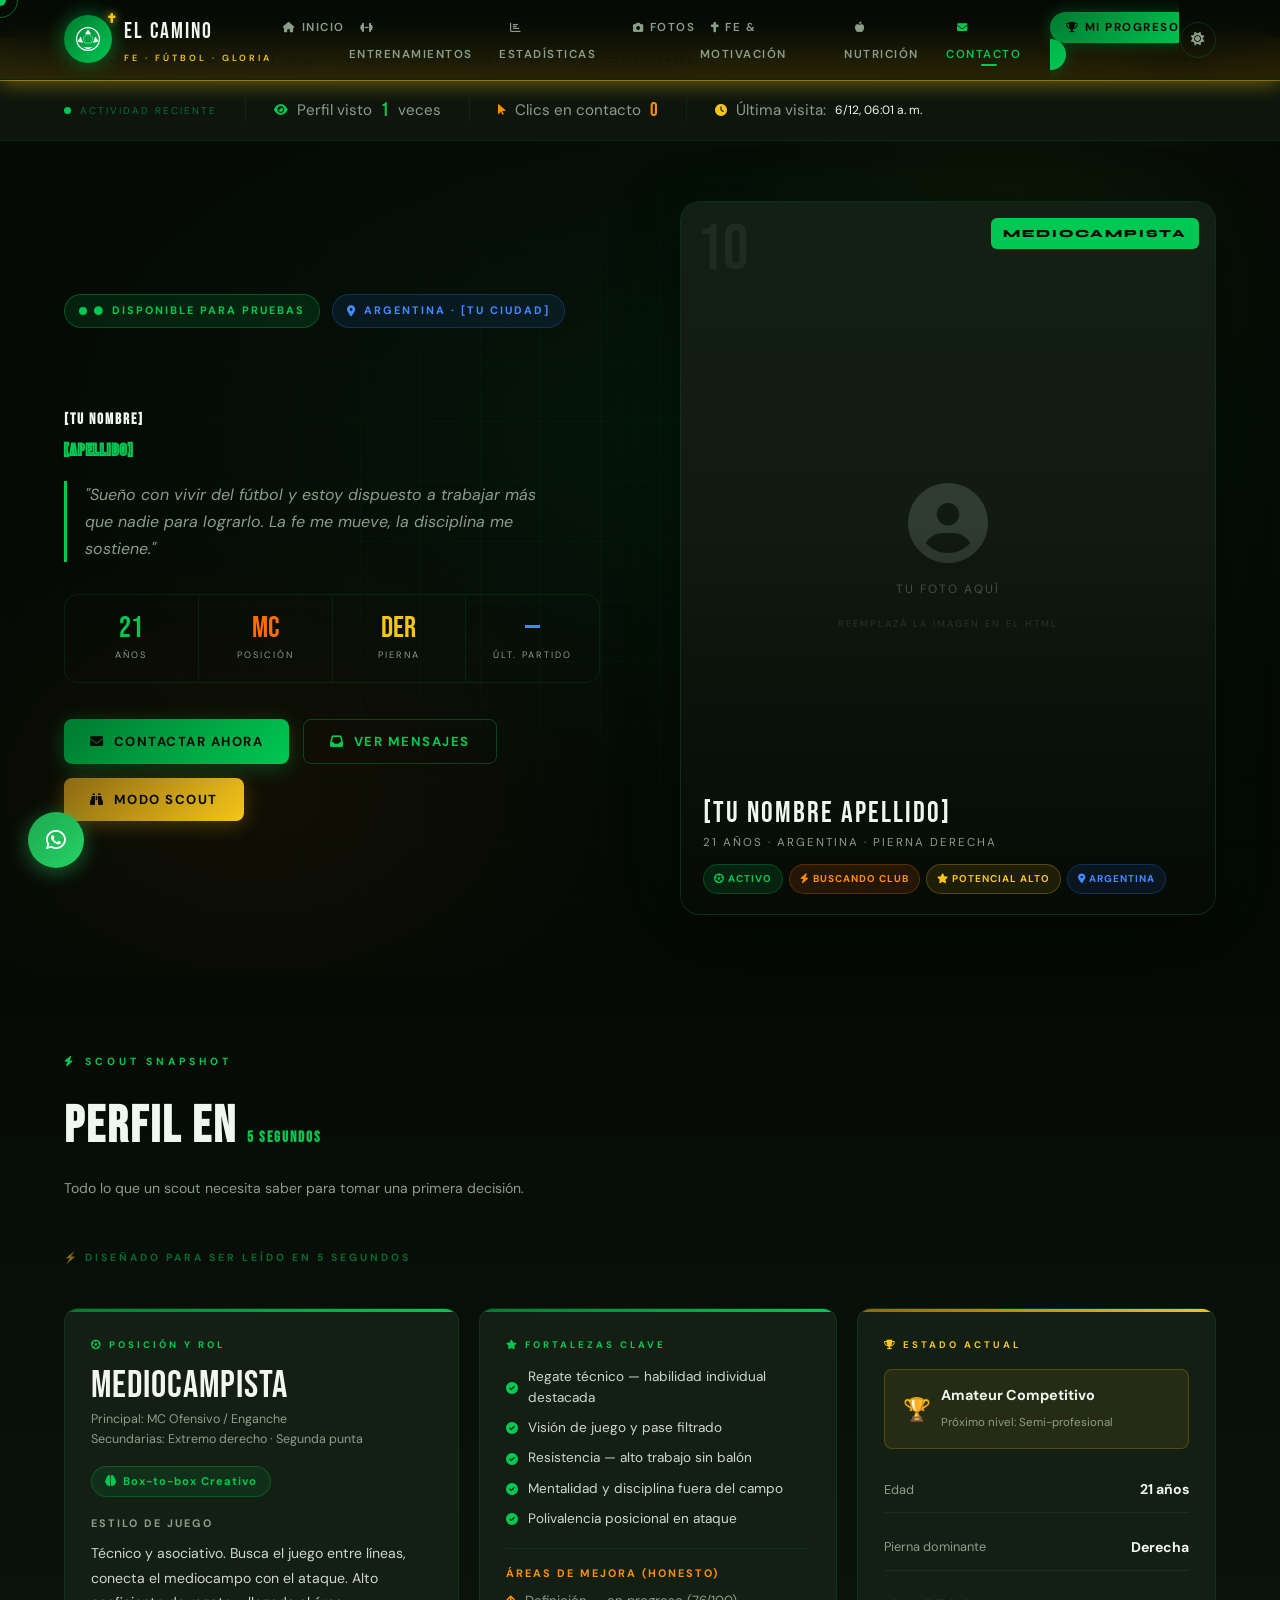
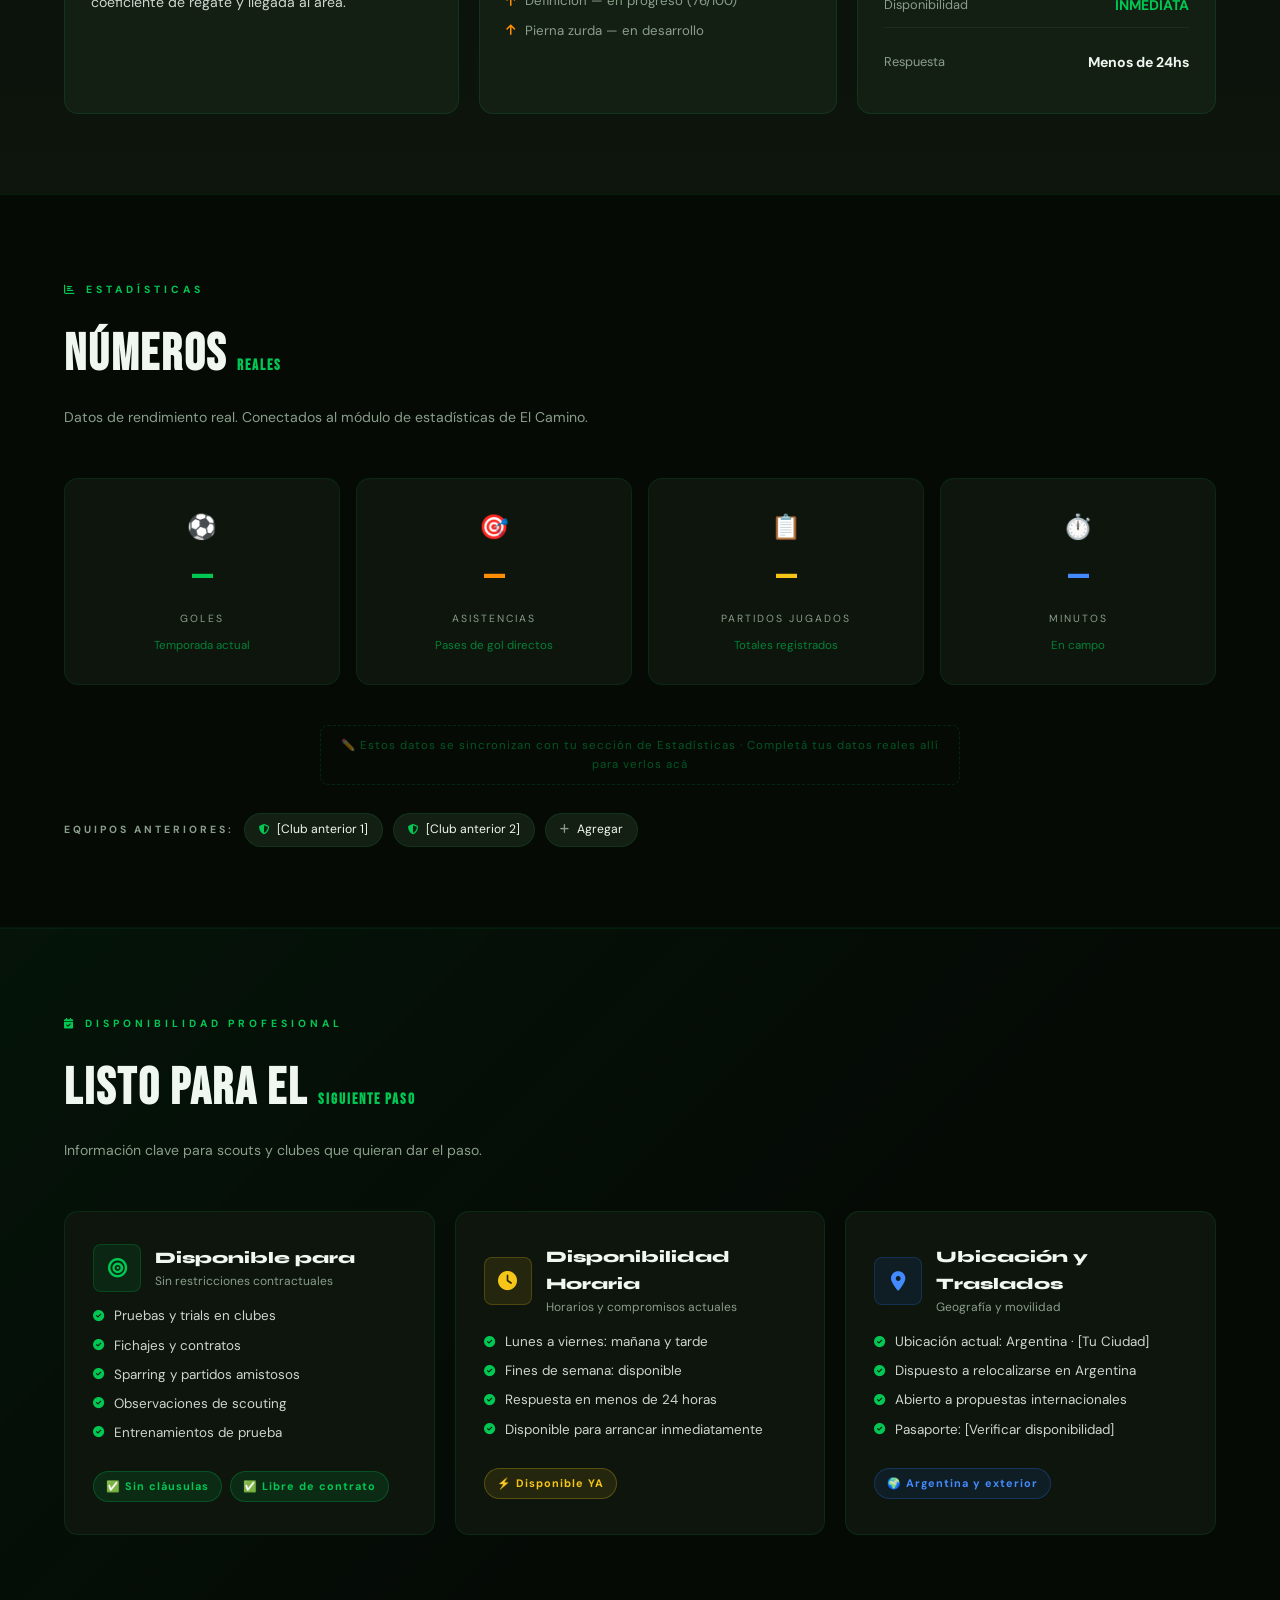
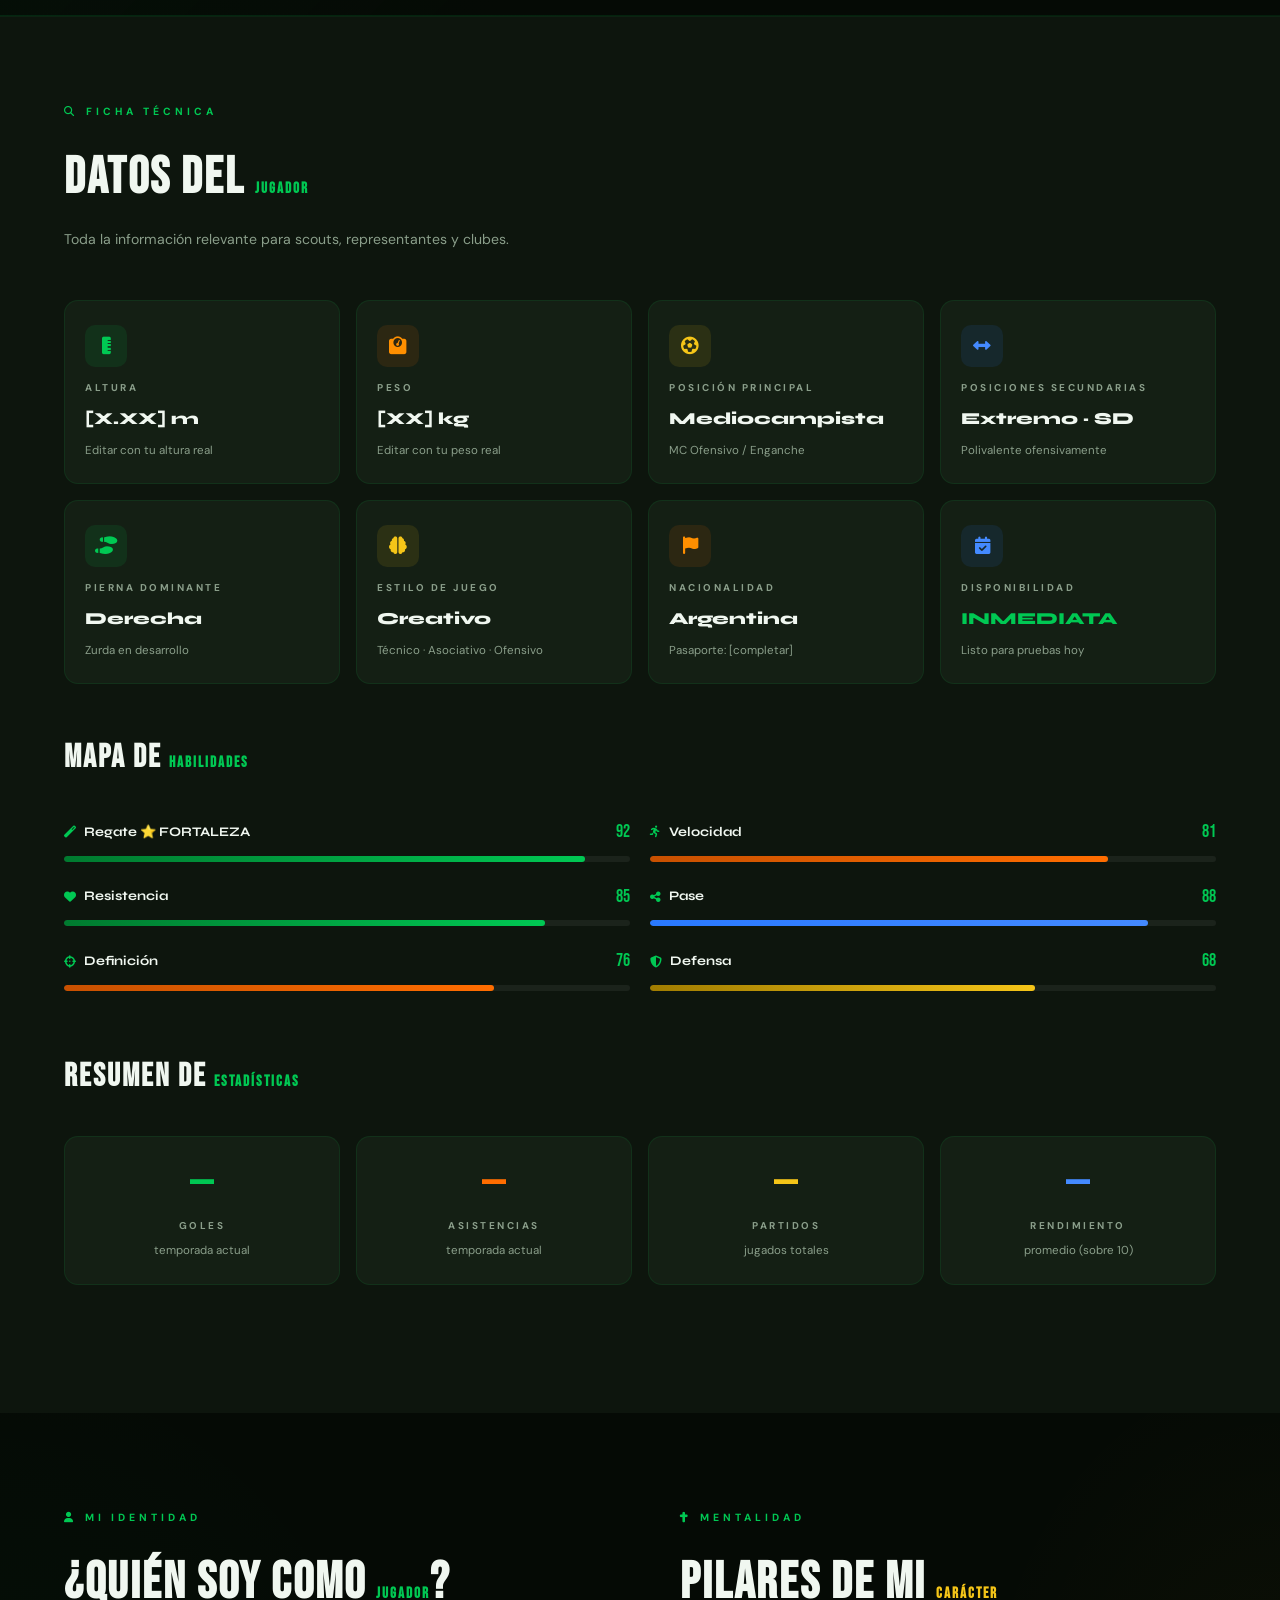
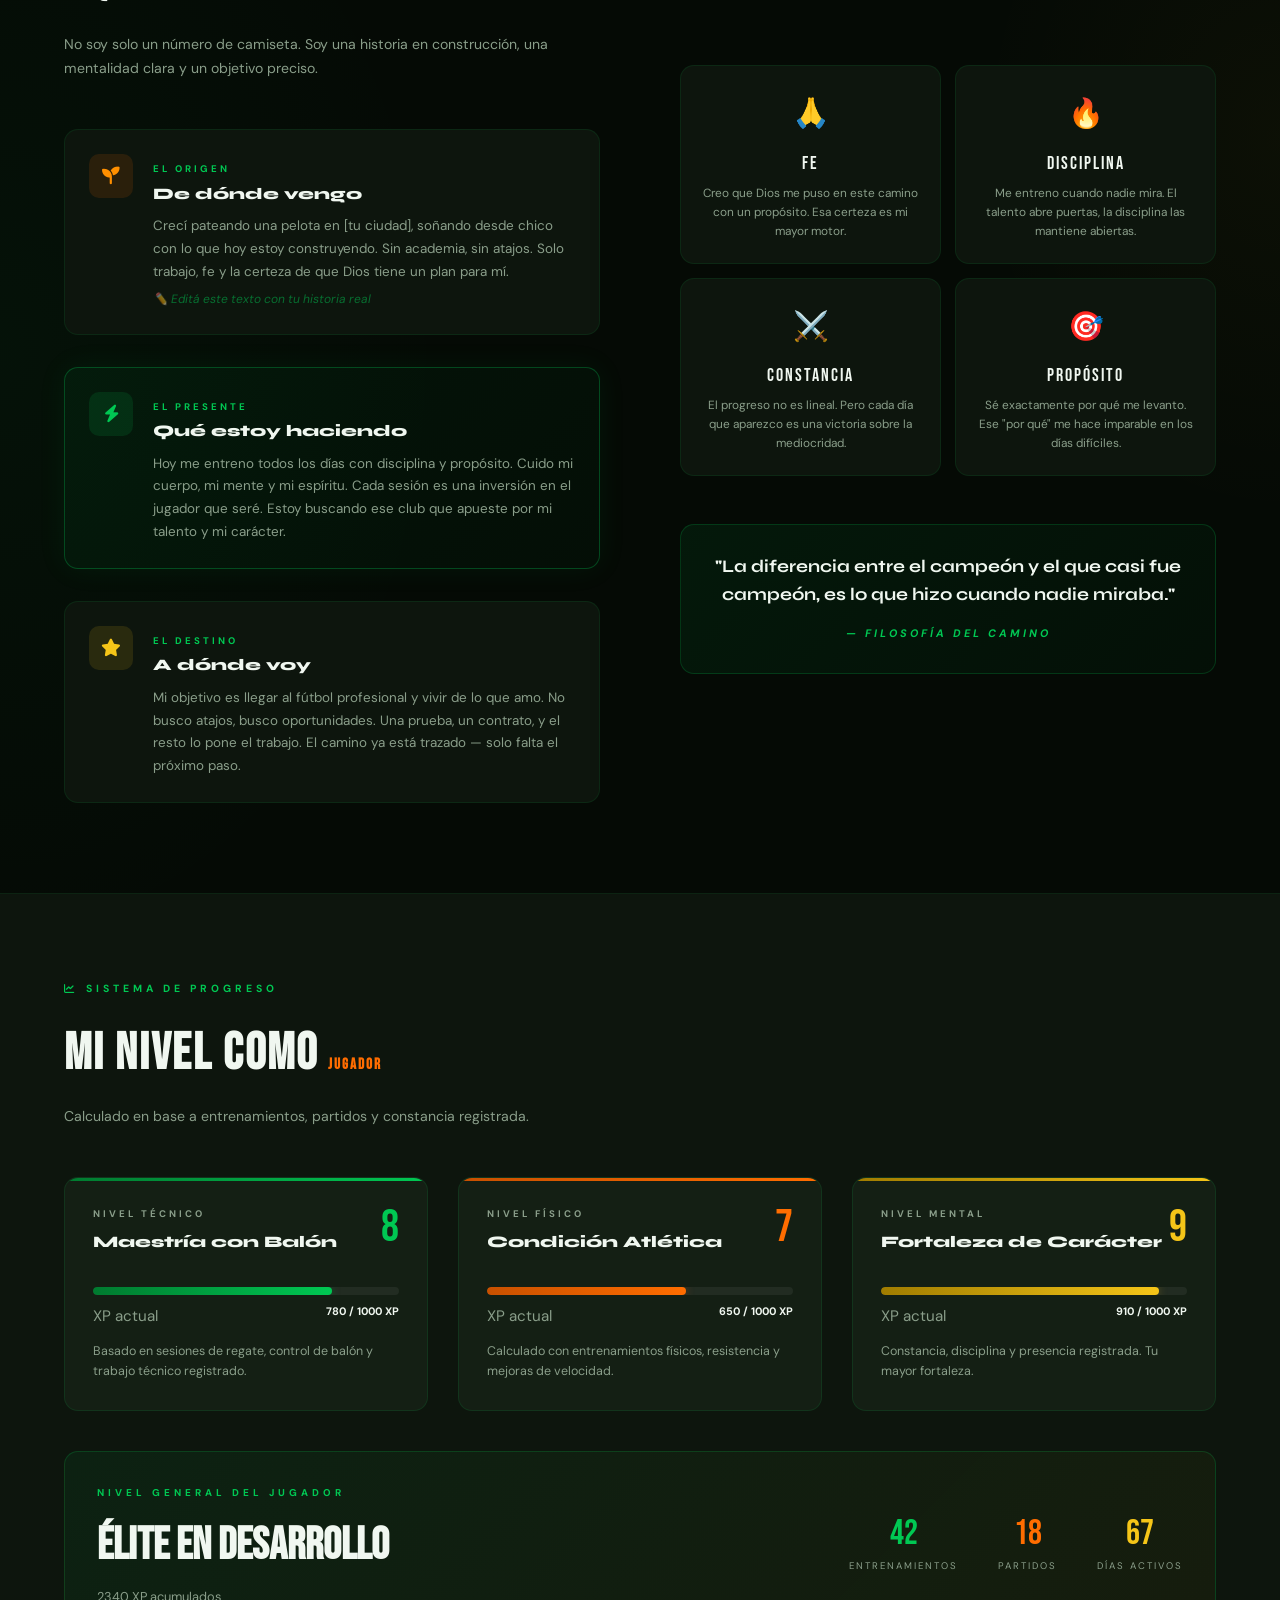
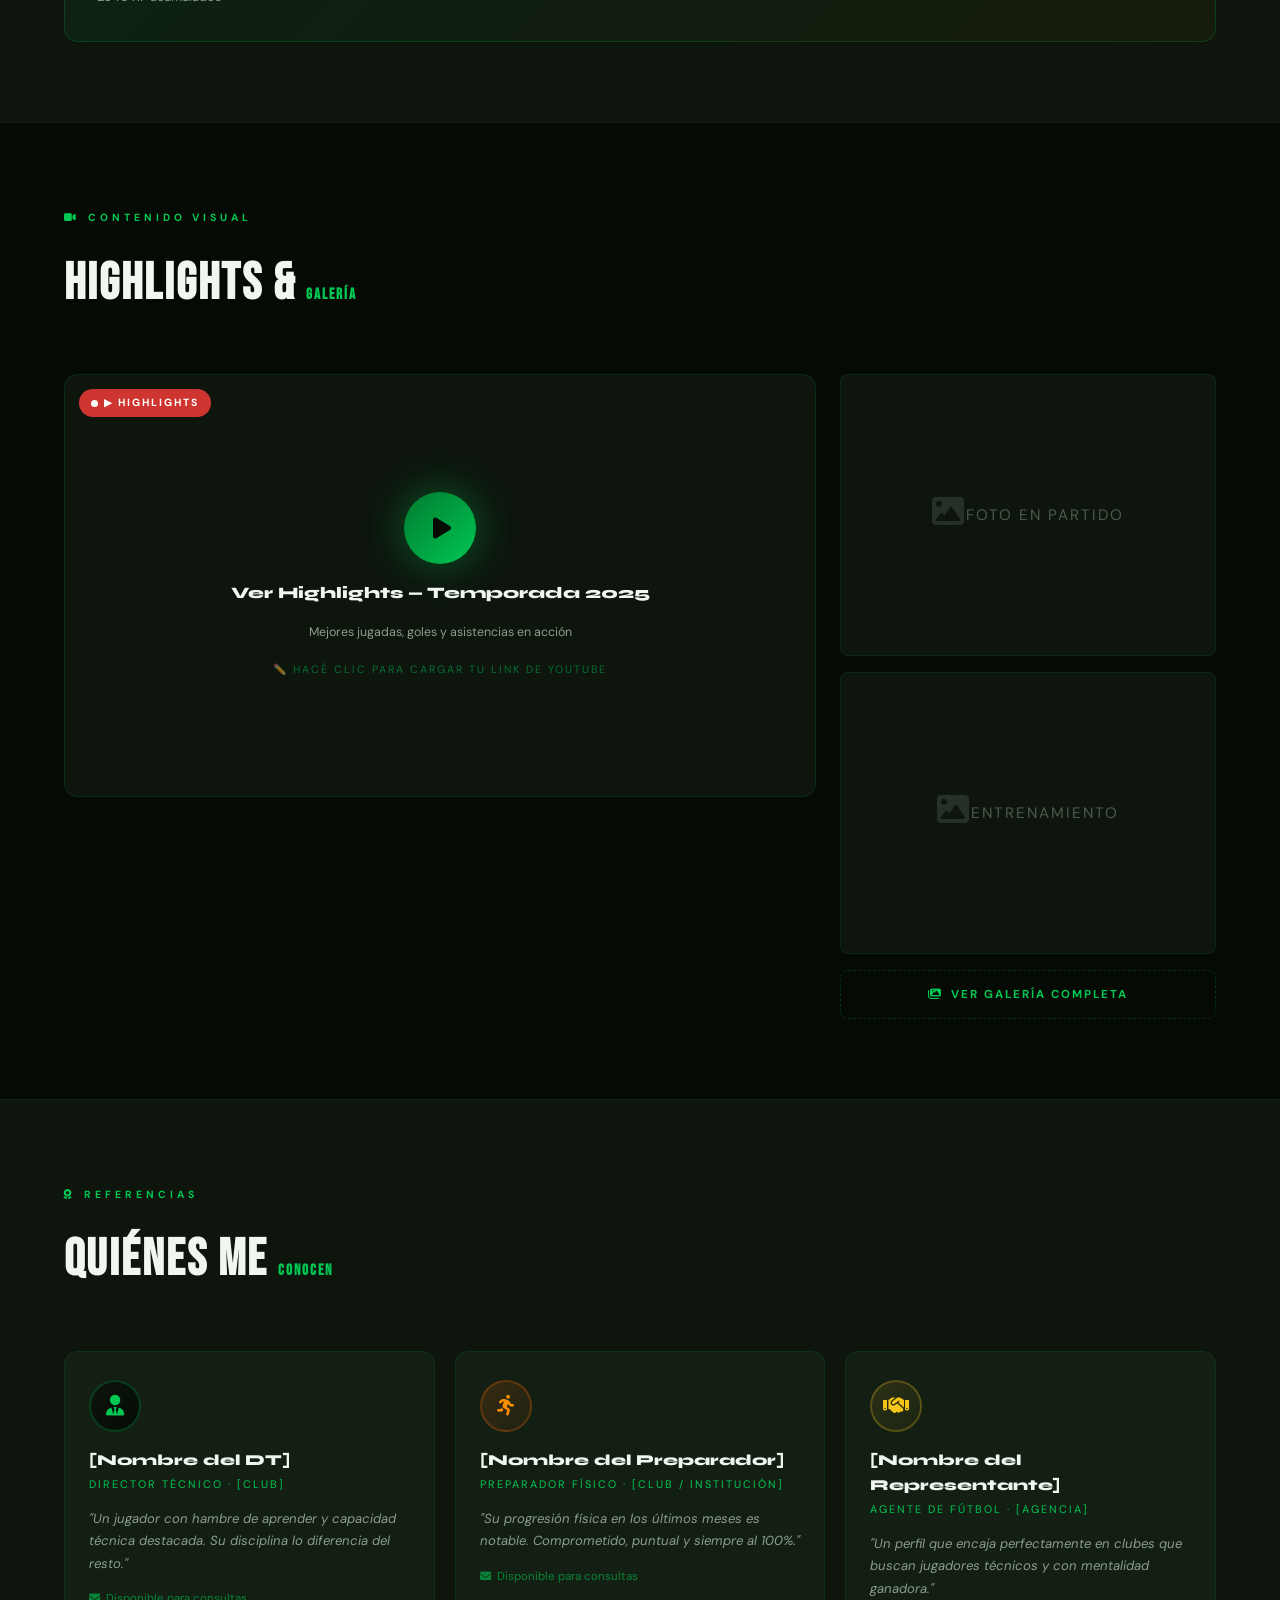
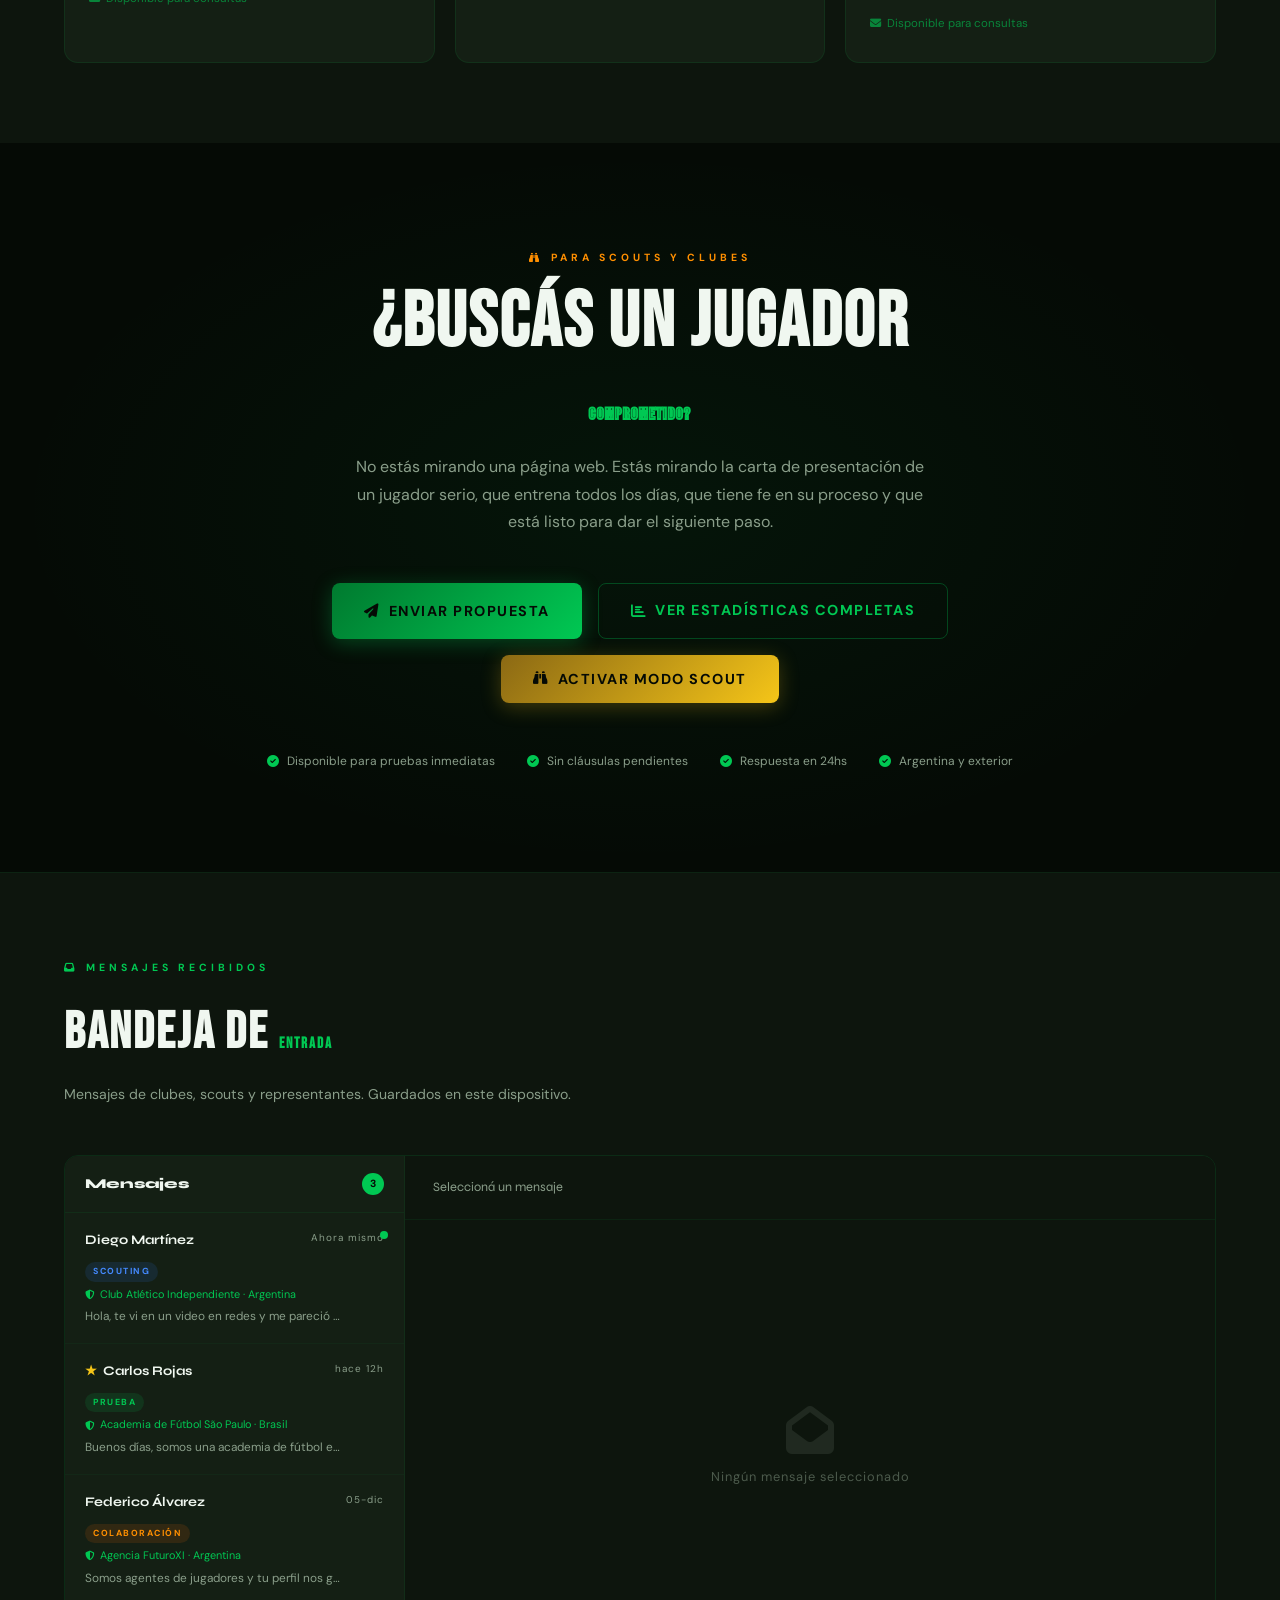
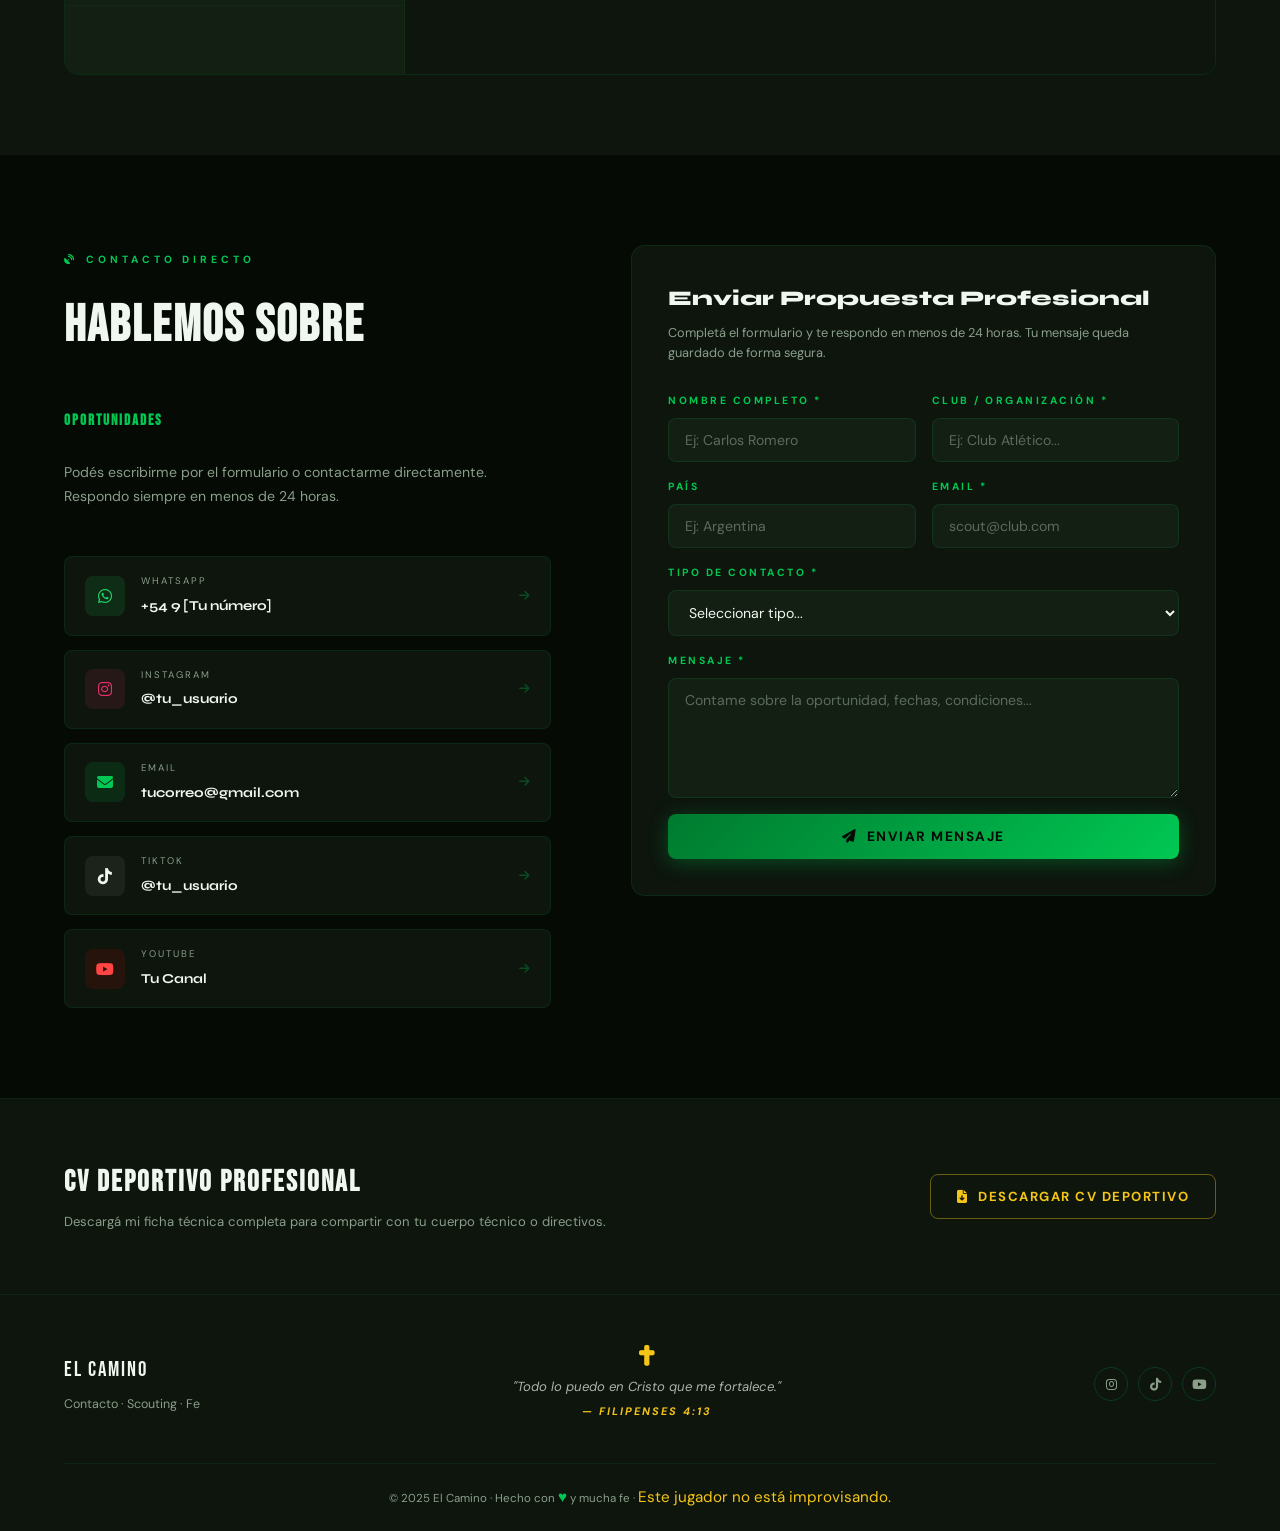
==== contacto.html @ 3c63091a "1.5 creacion de pagina de contacto" ====
<!DOCTYPE html>
<html lang="es" data-theme="dark">
<head>
  <meta charset="UTF-8"/>
  <meta name="viewport" content="width=device-width, initial-scale=1.0"/>
  <meta name="description" content="Contacto Profesional — Futbolista disponible para pruebas y fichajes. El Camino al Fútbol Profesional."/>
  <title>Contacto | El Camino al Fútbol Profesional</title>

  <!-- Tipografías -->
  <link rel="preconnect" href="https://fonts.googleapis.com"/>
  <link rel="preconnect" href="https://fonts.gstatic.com" crossorigin/>
  <link href="https://fonts.googleapis.com/css2?family=Bebas+Neue&family=Syne:wght@400;600;700;800&family=DM+Sans:ital,wght@0,300;0,400;0,500;0,600;1,300&display=swap" rel="stylesheet"/>

  <!-- Iconos -->
  <link rel="stylesheet" href="https://cdnjs.cloudflare.com/ajax/libs/font-awesome/6.5.0/css/all.min.css"/>

  <style>
/* ═══════════════════════════════════════════════════════
   contacto.css — Página de Contacto Profesional
   Proyecto: El Camino al Fútbol Profesional
   ═══════════════════════════════════════════════════════ */

/* ─── 1. VARIABLES ─── */
:root {
  --verde:       #00c853;
  --verde-dark:  #007a2f;
  --verde-mid:   #00a846;
  --naranja:     #ff6d00;
  --naranja-mid: #ff8f00;
  --dorado:      #f5c518;
  --azul:        #2979ff;
  --azul-mid:    #448aff;
  --rojo:        #e53935;
  --negro:       #050a05;
  --negro2:      #0d150d;
  --negro3:      #141f14;
  --blanco:      #f0f7f0;
  --gris:        #8a9e8a;
  --gris2:       #1a271a;
  --nav-h:       80px;
  --radius:      14px;
  --radius-sm:   8px;
  --transition:  0.32s cubic-bezier(.4,0,.2,1);
  --shadow:      0 8px 32px rgba(0,0,0,.45);
  --shadow-card: 0 4px 24px rgba(0,0,0,.35);
}
[data-theme="light"] {
  --negro:   #f4f8f4;
  --negro2:  #e8f0e8;
  --negro3:  #dde8dd;
  --blanco:  #0d1a0d;
  --gris:    #4a6a4a;
  --gris2:   #ccd8cc;
  --shadow:  0 8px 32px rgba(0,0,0,.12);
  --shadow-card: 0 4px 24px rgba(0,0,0,.10);
}

/* ─── 2. RESET & BASE ─── */
*,*::before,*::after{box-sizing:border-box;margin:0;padding:0;}
html{scroll-behavior:smooth;font-size:16px;}
body{
  background:var(--negro);color:var(--blanco);
  font-family:'DM Sans',sans-serif;overflow-x:hidden;
  cursor:none;transition:background .4s,color .4s;
  line-height:1.65;
}
/* ─── TIPOGRAFÍA GLOBAL MEJORADA ─── */
p, li, span, label, .section-sub, .rep-detail, .ref-quote, .cta-clubs-subtitle,
.hero-player-quote, .idb-msg-body, .pillar-text, .fcc-value {
  line-height:1.75;
  font-size:clamp(0.875rem, 1.5vw, 0.95rem);
}
.section-sub { font-size:clamp(0.875rem, 1.5vw, 0.95rem); line-height:1.8; max-width:640px; }
.hero-player-quote { font-size:1rem; line-height:1.8; }
.rep-detail { font-size:0.82rem; line-height:1.75; }
.ref-quote { font-size:0.85rem; line-height:1.8; }
.pillar-text { font-size:0.8rem; line-height:1.75; }
/* Reducir letter-spacing en textos pequeños para legibilidad */
.hqs-lbl, .scout-card-label, .section-eyebrow, .rep-label, .csp, .iml-date,
.badge-pos, .card-player-sub, .fcc-label { letter-spacing:1px; }
/* Airear secciones */
.scout-data-section, .rep-section, .media-section, .refs-section,
.form-section, .cta-clubs-section, .inbox-section { padding-top:96px; padding-bottom:96px; }
[data-theme="light"] body{cursor:auto;}
::-webkit-scrollbar{width:6px;}
::-webkit-scrollbar-track{background:var(--negro2);}
::-webkit-scrollbar-thumb{background:var(--verde-dark);border-radius:3px;}
img{display:block;max-width:100%;}
button{font-family:inherit;}
a{text-decoration:none;}

/* ─── 3. CURSOR ─── */
.cursor{
  width:12px;height:12px;background:var(--verde);
  border-radius:50%;position:fixed;top:0;left:0;
  pointer-events:none;z-index:99999;
  transform:translate(-50%,-50%);mix-blend-mode:screen;
  transition:background .2s;
}
.cursor-ring{
  width:36px;height:36px;border:1.5px solid var(--verde);
  border-radius:50%;position:fixed;top:0;left:0;
  pointer-events:none;z-index:99998;
  transform:translate(-50%,-50%);opacity:.5;
  transition:width .2s,height .2s,border-color .2s;
}
[data-theme="light"] .cursor,
[data-theme="light"] .cursor-ring{display:none;}

/* ─── 4. NAVBAR ─── */
nav#navbar{
  position:fixed;top:0;left:0;right:0;height:var(--nav-h);z-index:1000;
  display:flex;align-items:center;justify-content:space-between;padding:0 5%;
  background:linear-gradient(180deg,rgba(5,10,5,.98),rgba(5,10,5,.85));
  backdrop-filter:blur(18px);
  border-bottom:1px solid rgba(0,200,83,.15);
  transition:background var(--transition),border-color var(--transition);
}
nav#navbar.scrolled{
  background:rgba(5,10,5,.99);
  border-bottom-color:rgba(0,200,83,.3);
  box-shadow:0 4px 40px rgba(0,200,83,.08);
}
[data-theme="light"] nav#navbar{background:rgba(244,248,244,.97);border-bottom-color:rgba(0,150,60,.2);}
.logo{display:flex;align-items:center;gap:12px;flex-shrink:0;}
.logo-icon{
  width:48px;height:48px;
  background:linear-gradient(135deg,var(--verde-dark),var(--verde));
  border-radius:50%;display:flex;align-items:center;justify-content:center;
  position:relative;box-shadow:0 0 20px rgba(0,200,83,.5);
  animation:logoGlow 3s ease-in-out infinite;
}
@keyframes logoGlow{
  0%,100%{box-shadow:0 0 20px rgba(0,200,83,.5);}
  50%{box-shadow:0 0 35px rgba(0,200,83,.9);}
}
.logo-icon svg{width:26px;height:26px;fill:white;}
.logo-cross{position:absolute;top:-5px;right:-4px;font-size:10px;color:var(--dorado);filter:drop-shadow(0 0 4px var(--dorado));}
.logo-text{display:flex;flex-direction:column;line-height:1;}
.logo-name{font-family:'Bebas Neue',sans-serif;font-size:1.4rem;letter-spacing:2px;color:var(--blanco);}
.logo-tag{font-size:.56rem;letter-spacing:3px;text-transform:uppercase;color:var(--dorado);font-weight:600;}
.nav-links{display:flex;align-items:center;gap:2px;list-style:none;}
.nav-links a{
  color:var(--gris);font-size:.72rem;font-weight:600;
  letter-spacing:1.5px;text-transform:uppercase;
  padding:7px 11px;border-radius:6px;position:relative;
  transition:color var(--transition);
}
.nav-links a::after{
  content:'';position:absolute;bottom:3px;left:50%;
  transform:translateX(-50%) scaleX(0);
  width:16px;height:2px;background:var(--verde);
  border-radius:2px;transition:transform var(--transition);
}
.nav-links a:hover{color:var(--blanco);}
.nav-links a:hover::after{transform:translateX(-50%) scaleX(1);}
.nav-links a.active{color:var(--verde);}
.nav-links a.active::after{transform:translateX(-50%) scaleX(1);}
.nav-icon{margin-right:5px;font-size:.65rem;}
.nav-cta{
  background:linear-gradient(135deg,var(--verde-dark),var(--verde)) !important;
  color:var(--negro) !important;padding:8px 16px !important;
  border-radius:30px !important;font-weight:700 !important;
  box-shadow:0 0 16px rgba(0,200,83,.3);
}
.nav-cta:hover{box-shadow:0 0 28px rgba(0,200,83,.6);transform:translateY(-1px);}
.nav-actions{display:flex;align-items:center;gap:10px;}
.theme-toggle{
  width:36px;height:36px;background:transparent;
  border:1px solid rgba(0,200,83,.2);border-radius:50%;
  color:var(--gris);cursor:pointer;font-size:.85rem;
  display:flex;align-items:center;justify-content:center;
  transition:all var(--transition);
}
.theme-toggle:hover{border-color:var(--verde);color:var(--verde);}
.hamburger{
  display:none;flex-direction:column;gap:5px;
  background:none;border:none;cursor:pointer;padding:4px;
}
.hamburger span{width:22px;height:2px;background:var(--blanco);border-radius:2px;transition:all .3s;}
.mobile-nav{
  position:fixed;top:0;right:-100%;width:280px;height:100vh;
  background:var(--negro2);border-left:1px solid rgba(0,200,83,.15);
  z-index:2000;padding:80px 30px 30px;
  display:flex;flex-direction:column;gap:4px;
  transition:right var(--transition);backdrop-filter:blur(20px);
}
.mobile-nav.open{right:0;}
.mobile-nav a{
  display:flex;align-items:center;gap:12px;padding:13px 16px;
  border-radius:var(--radius-sm);color:var(--gris);
  font-size:.8rem;font-weight:600;letter-spacing:1.5px;text-transform:uppercase;
  transition:all var(--transition);
}
.mobile-nav a:hover,.mobile-nav a.mob-active{background:rgba(0,200,83,.08);color:var(--verde);}
.mobile-close{
  position:absolute;top:20px;right:20px;
  width:36px;height:36px;background:rgba(0,200,83,.1);
  border:1px solid rgba(0,200,83,.2);border-radius:50%;
  color:var(--verde);cursor:pointer;font-size:.9rem;
  display:flex;align-items:center;justify-content:center;
}

/* ─── 5. MODO SCOUT BANNER ─── */
.scout-mode-bar{
  position:fixed;top:var(--nav-h);left:0;right:0;z-index:900;
  background:linear-gradient(90deg,var(--dorado),#e6a800);
  color:#000;padding:8px 5%;
  display:flex;align-items:center;justify-content:space-between;
  font-family:'Syne',sans-serif;font-size:.8rem;font-weight:700;
  letter-spacing:2px;text-transform:uppercase;
  transform:translateY(-100%);transition:transform .4s ease;
  box-shadow:0 4px 20px rgba(245,197,24,.4);
}
.scout-mode-bar.active{transform:translateY(0);}
.scout-mode-bar span{display:flex;align-items:center;gap:8px;}
.scout-mode-bar button{
  background:rgba(0,0,0,.15);border:1px solid rgba(0,0,0,.3);
  color:#000;padding:4px 14px;border-radius:20px;
  font-family:inherit;font-size:.7rem;font-weight:700;
  cursor:pointer;letter-spacing:1px;
}

/* ─── SCOUT SNAPSHOT — nueva sección ─── */
.scout-snapshot-section {
  padding:72px 5% 80px;
  background:linear-gradient(180deg, var(--negro) 0%, var(--negro2) 100%);
  border-bottom:1px solid rgba(0,200,83,.1);
  position:relative;z-index:1;
}
.scout-snapshot-inner { max-width:1320px; margin:0 auto; }
.snapshot-grid {
  display:grid;
  grid-template-columns:1.1fr 1fr 1fr;
  gap:20px;
  margin-top:40px;
}
.snapshot-card {
  background:var(--negro3);
  border:1px solid rgba(0,200,83,.13);
  border-radius:var(--radius);
  padding:28px 26px;
  position:relative;
  overflow:hidden;
  transition:border-color var(--transition), transform var(--transition);
}
.snapshot-card:hover { border-color:rgba(0,200,83,.3); transform:translateY(-3px); }
.snapshot-card::before {
  content:'';position:absolute;top:0;left:0;right:0;height:3px;
  background:linear-gradient(90deg,var(--verde-dark),var(--verde));
}
.snapshot-card-gold::before { background:linear-gradient(90deg,#8b6914,var(--dorado)); }
.snapshot-card-orange::before { background:linear-gradient(90deg,#c85000,var(--naranja)); }
.snapshot-eyebrow {
  font-size:.6rem;letter-spacing:3px;text-transform:uppercase;
  color:var(--verde);font-weight:700;display:block;margin-bottom:14px;
}
.snapshot-card-gold .snapshot-eyebrow { color:var(--dorado); }
.snapshot-card-orange .snapshot-eyebrow { color:var(--naranja-mid); }
.snapshot-pos-main {
  font-family:'Bebas Neue',sans-serif;
  font-size:2.4rem;letter-spacing:1px;
  color:var(--blanco);line-height:1;margin-bottom:4px;
}
.snapshot-pos-sec {
  font-size:.78rem;color:var(--gris);line-height:1.6;margin-bottom:16px;
}
.snapshot-style-tag {
  display:inline-flex;align-items:center;gap:6px;
  background:rgba(0,200,83,.1);border:1px solid rgba(0,200,83,.25);
  color:var(--verde);padding:5px 13px;border-radius:20px;
  font-size:.7rem;font-weight:700;letter-spacing:1px;
}
.snapshot-strengths { list-style:none;display:flex;flex-direction:column;gap:10px; }
.snapshot-strengths li {
  display:flex;align-items:center;gap:10px;
  font-size:.85rem;color:rgba(240,247,240,.85);line-height:1.5;
}
.snapshot-strengths li i { color:var(--verde);font-size:.75rem;flex-shrink:0; }
.snapshot-weaknesses { list-style:none;display:flex;flex-direction:column;gap:10px;margin-top:6px; }
.snapshot-weaknesses li {
  display:flex;align-items:center;gap:10px;
  font-size:.83rem;color:var(--gris);line-height:1.5;
}
.snapshot-weaknesses li i { color:var(--naranja-mid);font-size:.75rem;flex-shrink:0; }
.snapshot-level-pill {
  display:flex;align-items:center;gap:10px;
  background:rgba(245,197,24,.08);border:1px solid rgba(245,197,24,.2);
  border-radius:var(--radius-sm);padding:14px 18px;margin-top:16px;
}
.snapshot-level-icon { font-size:1.4rem;color:var(--dorado); }
.snapshot-level-text strong { display:block;font-size:.9rem;font-weight:700;color:var(--blanco); }
.snapshot-level-text span { font-size:.72rem;color:var(--gris); }
.snapshot-five-sec {
  font-size:.65rem;letter-spacing:3px;text-transform:uppercase;
  color:rgba(0,200,83,.5);font-weight:700;margin-bottom:20px;display:block;
}

/* ─── MÉTRICAS REALES — nueva sección ─── */
.metrics-section {
  padding:80px 5%;
  background:var(--negro);
  border-bottom:1px solid rgba(0,200,83,.08);
  position:relative;z-index:1;
}
.metrics-inner { max-width:1320px;margin:0 auto; }
.metrics-grid {
  display:grid;grid-template-columns:repeat(4,1fr);
  gap:16px;margin-top:40px;margin-bottom:40px;
}
.metric-card {
  background:var(--negro2);border:1px solid rgba(0,200,83,.1);
  border-radius:var(--radius);padding:28px 20px;text-align:center;
  transition:all var(--transition);
}
.metric-card:hover { border-color:rgba(0,200,83,.3);transform:translateY(-4px);box-shadow:var(--shadow-card); }
.metric-icon { font-size:1.5rem;margin-bottom:12px; }
.metric-val {
  font-family:'Bebas Neue',sans-serif;font-size:2.6rem;
  line-height:1;display:block;margin-bottom:4px;
}
.metric-lbl { font-size:.65rem;letter-spacing:2px;text-transform:uppercase;color:var(--gris); }
.metric-note { font-size:.72rem;color:rgba(0,200,83,.6);margin-top:6px;display:block; }
.metric-edit-note {
  text-align:center;font-size:.72rem;color:rgba(0,200,83,.4);
  letter-spacing:1px;margin-top:12px;padding:10px;
  border:1px dashed rgba(0,200,83,.15);border-radius:var(--radius-sm);
  max-width:640px;margin-left:auto;margin-right:auto;
}
.metric-teams-row {
  margin-top:28px;display:flex;flex-wrap:wrap;gap:10px;align-items:center;
}
.metric-teams-label {
  font-size:.65rem;letter-spacing:3px;text-transform:uppercase;color:var(--gris);font-weight:700;
}
.metric-team-pill {
  display:flex;align-items:center;gap:8px;
  background:var(--negro3);border:1px solid rgba(0,200,83,.12);
  border-radius:20px;padding:5px 14px;
  font-size:.76rem;color:var(--blanco);
}
.metric-team-pill i { color:var(--verde);font-size:.65rem; }

/* ─── DISPONIBILIDAD PROFESIONAL ─── */
.availability-section {
  padding:80px 5%;
  background:linear-gradient(135deg,rgba(0,200,83,.05) 0%,rgba(5,10,5,1) 60%);
  border-top:1px solid rgba(0,200,83,.1);
  border-bottom:1px solid rgba(0,200,83,.1);
  position:relative;z-index:1;
}
.availability-inner { max-width:1320px;margin:0 auto; }
.availability-grid {
  display:grid;grid-template-columns:1fr 1fr 1fr;
  gap:20px;margin-top:40px;
}
.avail-card {
  background:var(--negro2);border:1px solid rgba(0,200,83,.12);
  border-radius:var(--radius);padding:32px 28px;
  display:flex;flex-direction:column;gap:14px;
  transition:all var(--transition);
}
.avail-card:hover { border-color:rgba(0,200,83,.3);transform:translateY(-4px); }
.avail-card-header {
  display:flex;align-items:center;gap:14px;
}
.avail-icon {
  width:48px;height:48px;border-radius:var(--radius-sm);
  background:rgba(0,200,83,.1);border:1px solid rgba(0,200,83,.2);
  display:flex;align-items:center;justify-content:center;
  font-size:1.2rem;color:var(--verde);flex-shrink:0;
}
.avail-icon-gold { background:rgba(245,197,24,.1);border-color:rgba(245,197,24,.2);color:var(--dorado); }
.avail-icon-blue { background:rgba(41,121,255,.1);border-color:rgba(41,121,255,.2);color:var(--azul-mid); }
.avail-card-title {
  font-family:'Syne',sans-serif;font-size:1rem;font-weight:800;color:var(--blanco);
}
.avail-card-sub { font-size:.75rem;color:var(--gris);display:block; }
.avail-list { list-style:none;display:flex;flex-direction:column;gap:9px; }
.avail-list li {
  display:flex;align-items:center;gap:10px;
  font-size:.84rem;color:rgba(240,247,240,.85);line-height:1.5;
}
.avail-list li i { color:var(--verde);font-size:.7rem;flex-shrink:0; }
.avail-badge-row { display:flex;gap:8px;flex-wrap:wrap; }
.avail-badge {
  padding:5px 12px;border-radius:20px;
  font-size:.68rem;font-weight:700;letter-spacing:1px;
}
.avail-badge-green { background:rgba(0,200,83,.12);border:1px solid rgba(0,200,83,.25);color:var(--verde); }
.avail-badge-gold { background:rgba(245,197,24,.1);border:1px solid rgba(245,197,24,.25);color:var(--dorado); }
.avail-badge-blue { background:rgba(41,121,255,.1);border:1px solid rgba(41,121,255,.25);color:var(--azul-mid); }

/* ─── VIDEO MODAL MEJORADO ─── */
.video-modal-overlay {
  position:fixed;inset:0;z-index:10000;
  background:rgba(0,0,0,.92);
  display:flex;align-items:center;justify-content:center;
  opacity:0;pointer-events:none;
  transition:opacity .3s ease;
  backdrop-filter:blur(12px);
}
.video-modal-overlay.open { opacity:1;pointer-events:all; }
.video-modal-inner {
  width:90%;max-width:960px;
  position:relative;
}
.video-modal-close {
  position:absolute;top:-48px;right:0;
  background:rgba(0,200,83,.1);border:1px solid rgba(0,200,83,.3);
  color:var(--verde);width:40px;height:40px;border-radius:50%;
  display:flex;align-items:center;justify-content:center;
  cursor:pointer;font-size:1rem;
  transition:all var(--transition);
}
.video-modal-close:hover { background:rgba(0,200,83,.25); }
.video-modal-frame {
  aspect-ratio:16/9;width:100%;border-radius:var(--radius);
  background:var(--negro2);border:1px solid rgba(0,200,83,.2);
  overflow:hidden;
}
.video-modal-frame iframe { width:100%;height:100%;border:none; }
.video-placeholder-modal {
  width:100%;height:100%;display:flex;flex-direction:column;
  align-items:center;justify-content:center;gap:20px;
  color:var(--gris);text-align:center;padding:40px;
}
.video-placeholder-modal h3 {
  font-family:'Syne',sans-serif;font-size:1.2rem;font-weight:800;color:var(--blanco);
}
.video-yt-input-row {
  display:flex;gap:10px;width:100%;max-width:500px;flex-wrap:wrap;
  justify-content:center;
}
.video-yt-input {
  flex:1;min-width:240px;padding:10px 16px;border-radius:var(--radius-sm);
  background:var(--negro3);border:1px solid rgba(0,200,83,.2);
  color:var(--blanco);font-size:.85rem;font-family:inherit;
  outline:none;transition:border-color var(--transition);
}
.video-yt-input:focus { border-color:var(--verde); }
.video-yt-btn {
  padding:10px 20px;border-radius:var(--radius-sm);
  background:linear-gradient(135deg,var(--verde-dark),var(--verde));
  color:var(--negro);border:none;font-weight:700;font-size:.82rem;
  cursor:pointer;transition:all var(--transition);
}
.video-yt-btn:hover { transform:translateY(-2px);box-shadow:0 4px 16px rgba(0,200,83,.4); }
.video-cta-note {
  font-size:.68rem;letter-spacing:2px;text-transform:uppercase;
  color:rgba(0,200,83,.5);
}
/* Video card mejorada */
.video-highlights-label {
  position:absolute;top:14px;left:14px;z-index:3;
  background:rgba(229,57,53,.9);color:#fff;
  padding:5px 12px;border-radius:20px;
  font-size:.65rem;font-weight:700;letter-spacing:2px;text-transform:uppercase;
  display:flex;align-items:center;gap:6px;
  animation:blink-live 2s ease-in-out infinite;
}
@keyframes blink-live { 0%,100%{opacity:1;}50%{opacity:.7;} }
.video-highlights-label::before {
  content:'';width:7px;height:7px;border-radius:50%;
  background:#fff;flex-shrink:0;
}

/* ─── WHATSAPP FLOTANTE ─── */
.whatsapp-float {
  position:fixed;bottom:32px;left:28px;z-index:9000;
  display:flex;align-items:center;gap:12px;
}
.wa-btn-main {
  width:56px;height:56px;border-radius:50%;
  background:linear-gradient(135deg,#1da851,#25d366);
  display:flex;align-items:center;justify-content:center;
  font-size:1.4rem;color:#fff;
  box-shadow:0 4px 20px rgba(37,211,102,.45);
  cursor:pointer;border:none;
  transition:all var(--transition);
  animation:wa-pulse 3s ease-in-out infinite;
}
@keyframes wa-pulse {
  0%,100%{box-shadow:0 4px 20px rgba(37,211,102,.45),0 0 0 0 rgba(37,211,102,.2);}
  50%{box-shadow:0 4px 28px rgba(37,211,102,.6),0 0 0 12px rgba(37,211,102,0);}
}
.wa-btn-main:hover { transform:scale(1.1);box-shadow:0 6px 28px rgba(37,211,102,.6); }
.wa-label {
  background:var(--negro2);border:1px solid rgba(37,211,102,.25);
  border-radius:var(--radius-sm);padding:8px 14px;
  font-size:.75rem;font-weight:700;color:var(--blanco);
  white-space:nowrap;box-shadow:0 4px 16px rgba(0,0,0,.3);
  opacity:0;pointer-events:none;
  transform:translateX(-8px);
  transition:all var(--transition);
}
.whatsapp-float:hover .wa-label { opacity:1;pointer-events:all;transform:translateX(0); }

/* ─── TRACKING DE INTERÉS ─── */
.interest-tracker-bar {
  background:var(--negro2);border-top:1px solid rgba(0,200,83,.1);
  border-bottom:1px solid rgba(0,200,83,.1);
  padding:16px 5%;
  position:sticky;top:var(--nav-h);z-index:800;
}
body.scout-active .interest-tracker-bar { top:calc(var(--nav-h) + 38px); }
.it-inner {
  max-width:1320px;margin:0 auto;
  display:flex;align-items:center;gap:28px;flex-wrap:wrap;
}
.it-item {
  display:flex;align-items:center;gap:9px;
  font-size:.72rem;color:var(--gris);
}
.it-val {
  font-family:'Bebas Neue',sans-serif;font-size:1.2rem;
  line-height:1;color:var(--verde);
}
.it-item-orange .it-val { color:var(--naranja-mid); }
.it-item-gold .it-val { color:var(--dorado); }
.it-sep { width:1px;height:24px;background:rgba(0,200,83,.1); }
.it-live-dot {
  width:7px;height:7px;border-radius:50%;
  background:var(--verde);animation:pulse-dot 1.5s ease-in-out infinite;
  flex-shrink:0;
}
.it-recent-label {
  font-size:.62rem;letter-spacing:2px;text-transform:uppercase;
  color:rgba(0,200,83,.5);
}

/* ─── MODO SCOUT MEJORADO ─── */
.scout-report-header {
  display:none;
  padding:24px 5%;
  background:linear-gradient(90deg,rgba(245,197,24,.06),transparent);
  border-bottom:1px solid rgba(245,197,24,.15);
  max-width:100%;
}
body.scout-active .scout-report-header { display:flex;align-items:center;gap:20px; }
.srh-inner { max-width:1320px;margin:0 auto;display:flex;align-items:center;gap:16px;flex-wrap:wrap; }
.srh-badge {
  background:rgba(245,197,24,.1);border:1px solid rgba(245,197,24,.3);
  border-radius:var(--radius-sm);padding:6px 14px;
  font-size:.65rem;font-weight:700;letter-spacing:3px;text-transform:uppercase;
  color:var(--dorado);
}
.srh-info { font-size:.82rem;color:var(--gris); }
.srh-info strong { color:var(--blanco); }

/* ─── MODO SCOUT ACTIVO - Ocultar secciones no esenciales ─── */
body.scout-active .hide-scout{
  display:none !important;
}
.hero-contact{
  min-height:100vh;display:flex;align-items:center;
  position:relative;overflow:hidden;
  padding-top:var(--nav-h);
}
.hero-bg-field{
  position:absolute;inset:0;
  background:
    radial-gradient(ellipse 80% 60% at 60% 40%, rgba(0,200,83,.07) 0%, transparent 70%),
    radial-gradient(ellipse 50% 50% at 20% 80%, rgba(255,109,0,.05) 0%, transparent 60%),
    radial-gradient(ellipse 40% 40% at 80% 20%, rgba(245,197,24,.04) 0%, transparent 60%),
    var(--negro);
  z-index:0;
}
/* Grid lines decorativas */
.hero-grid{
  position:absolute;inset:0;z-index:1;
  background-image:
    linear-gradient(rgba(0,200,83,.04) 1px, transparent 1px),
    linear-gradient(90deg, rgba(0,200,83,.04) 1px, transparent 1px);
  background-size:60px 60px;
  mask-image:radial-gradient(ellipse 80% 80% at 50% 50%, black 20%, transparent 80%);
}
.hero-contact-inner{
  position:relative;z-index:2;
  max-width:1320px;margin:0 auto;padding:60px 5%;
  display:grid;grid-template-columns:1fr 1fr;gap:80px;align-items:center;
  width:100%;
}

/* Lado izquierdo - Perfil */
.hero-profile-side{}
.profile-status-row{
  display:flex;align-items:center;gap:12px;margin-bottom:28px;flex-wrap:wrap;
}
.status-badge{
  display:flex;align-items:center;gap:7px;
  padding:6px 14px;border-radius:30px;font-size:.68rem;
  font-weight:700;letter-spacing:2px;text-transform:uppercase;
}
.status-available{
  background:rgba(0,200,83,.12);border:1px solid rgba(0,200,83,.3);
  color:var(--verde);
}
.status-available::before{
  content:'';width:8px;height:8px;border-radius:50%;
  background:var(--verde);animation:pulse-dot 1.5s ease-in-out infinite;
}
@keyframes pulse-dot{
  0%,100%{box-shadow:0 0 0 0 rgba(0,200,83,.4);}
  50%{box-shadow:0 0 0 6px rgba(0,200,83,0);}
}
.status-location{
  background:rgba(41,121,255,.1);border:1px solid rgba(41,121,255,.25);
  color:var(--azul-mid);
}
.hero-player-name{
  font-family:'Bebas Neue',sans-serif;
  font-size:clamp(3rem,7vw,6rem);
  line-height:.92;letter-spacing:2px;
  margin-bottom:16px;
}
.hero-player-name .name-first{color:var(--blanco);}
.hero-player-name .name-last{
  color:transparent;
  -webkit-text-stroke:2px var(--verde);
  display:block;
}
.hero-player-quote{
  font-size:1rem;color:var(--gris);line-height:1.7;
  border-left:3px solid var(--verde);padding-left:18px;
  margin-bottom:32px;font-style:italic;
  max-width:480px;
}
.hero-quick-stats{
  display:flex;gap:0;margin-bottom:36px;
  border:1px solid rgba(0,200,83,.12);border-radius:var(--radius);
  overflow:hidden;
}
.hqs-item{
  flex:1;padding:18px 12px;text-align:center;
  border-right:1px solid rgba(0,200,83,.1);
  position:relative;
  transition:background var(--transition);
}
.hqs-item:last-child{border-right:none;}
.hqs-item:hover{background:rgba(0,200,83,.05);}
.hqs-val{
  font-family:'Bebas Neue',sans-serif;font-size:1.9rem;
  line-height:1;display:block;
}
.hqs-lbl{font-size:.58rem;letter-spacing:2px;text-transform:uppercase;color:var(--gris);margin-top:4px;display:block;}
.hqs-item:nth-child(1) .hqs-val{color:var(--verde);}
.hqs-item:nth-child(2) .hqs-val{color:var(--naranja);}
.hqs-item:nth-child(3) .hqs-val{color:var(--dorado);}
.hqs-item:nth-child(4) .hqs-val{color:var(--azul-mid);}
.hero-cta-row{
  display:flex;gap:14px;flex-wrap:wrap;
}
.btn-primary{
  display:inline-flex;align-items:center;gap:9px;
  background:linear-gradient(135deg,var(--verde-dark),var(--verde));
  color:var(--negro);border:none;
  padding:13px 26px;border-radius:var(--radius-sm);
  font-family:inherit;font-size:.82rem;font-weight:700;
  letter-spacing:1.5px;text-transform:uppercase;
  cursor:pointer;transition:all var(--transition);
  box-shadow:0 4px 20px rgba(0,200,83,.3);
}
.btn-primary:hover{
  transform:translateY(-3px);
  box-shadow:0 8px 32px rgba(0,200,83,.5);
}
.btn-secondary{
  display:inline-flex;align-items:center;gap:9px;
  background:transparent;
  border:1px solid rgba(0,200,83,.3);
  color:var(--verde);
  padding:13px 26px;border-radius:var(--radius-sm);
  font-family:inherit;font-size:.82rem;font-weight:700;
  letter-spacing:1.5px;text-transform:uppercase;
  cursor:pointer;transition:all var(--transition);
}
.btn-secondary:hover{
  background:rgba(0,200,83,.08);
  border-color:var(--verde);
  transform:translateY(-2px);
}
.btn-scout-mode{
  display:inline-flex;align-items:center;gap:9px;
  background:linear-gradient(135deg,#8b6914,var(--dorado));
  color:var(--negro);border:none;
  padding:13px 26px;border-radius:var(--radius-sm);
  font-family:inherit;font-size:.82rem;font-weight:700;
  letter-spacing:1.5px;text-transform:uppercase;
  cursor:pointer;transition:all var(--transition);
  box-shadow:0 4px 20px rgba(245,197,24,.25);
}
.btn-scout-mode:hover{
  transform:translateY(-3px);
  box-shadow:0 8px 32px rgba(245,197,24,.45);
}

/* Lado derecho - Foto + info card */
.hero-card-side{}
.player-card-hero{
  position:relative;
  background:var(--negro2);
  border:1px solid rgba(0,200,83,.15);
  border-radius:20px;overflow:hidden;
  box-shadow:0 20px 60px rgba(0,0,0,.6),0 0 80px rgba(0,200,83,.05);
}
.player-card-photo{
  width:100%;aspect-ratio:3/4;object-fit:cover;
  background:linear-gradient(180deg,var(--negro3) 0%,var(--negro2) 100%);
  position:relative;
  display:flex;align-items:center;justify-content:center;
  min-height:380px;
}
.player-photo-placeholder{
  display:flex;flex-direction:column;align-items:center;gap:16px;
  color:var(--gris);
}
.player-photo-placeholder i{font-size:5rem;opacity:.25;}
.player-photo-placeholder span{font-size:.75rem;letter-spacing:2px;text-transform:uppercase;opacity:.5;}
/* Foto real - descomentar cuando tengas foto:
.player-card-photo img{width:100%;height:100%;object-fit:cover;} */
.card-top-badges{
  position:absolute;top:16px;left:16px;right:16px;
  display:flex;justify-content:space-between;align-items:flex-start;z-index:3;
}
.badge-number{
  font-family:'Bebas Neue',sans-serif;font-size:4rem;line-height:1;
  color:rgba(255,255,255,.06);user-select:none;
}
.badge-pos{
  background:var(--verde);color:var(--negro);
  padding:6px 12px;border-radius:6px;
  font-family:'Syne',sans-serif;font-size:.68rem;font-weight:800;
  letter-spacing:2px;text-transform:uppercase;
}
.card-gradient-overlay{
  position:absolute;bottom:0;left:0;right:0;height:55%;
  background:linear-gradient(to top,rgba(5,10,5,.95) 0%,transparent 100%);
  z-index:1;
}
.card-bottom-info{
  position:absolute;bottom:0;left:0;right:0;padding:20px 22px;z-index:2;
}
.card-player-fullname{
  font-family:'Bebas Neue',sans-serif;font-size:1.8rem;letter-spacing:2px;
  color:var(--blanco);line-height:1;margin-bottom:4px;
}
.card-player-sub{
  font-size:.72rem;color:var(--gris);letter-spacing:2px;text-transform:uppercase;
}
.card-stat-pills{
  display:flex;gap:6px;margin-top:12px;flex-wrap:wrap;
}
.csp{
  padding:5px 10px;border-radius:20px;
  font-size:.62rem;font-weight:700;letter-spacing:1px;text-transform:uppercase;
}
.csp-green{background:rgba(0,200,83,.12);border:1px solid rgba(0,200,83,.25);color:var(--verde);}
.csp-orange{background:rgba(255,109,0,.12);border:1px solid rgba(255,109,0,.25);color:var(--naranja-mid);}
.csp-gold{background:rgba(245,197,24,.1);border:1px solid rgba(245,197,24,.25);color:var(--dorado);}
.csp-blue{background:rgba(41,121,255,.1);border:1px solid rgba(41,121,255,.25);color:var(--azul-mid);}

/* ─── 7. SECCIÓN SCOUT DATA (datos clave) ─── */
.scout-data-section{
  padding:80px 5%;background:var(--negro2);
  border-top:1px solid rgba(0,200,83,.08);
  position:relative;z-index:1;
}
.section-inner{max-width:1320px;margin:0 auto;}
.section-eyebrow{
  display:inline-flex;align-items:center;gap:8px;
  font-size:.65rem;letter-spacing:4px;text-transform:uppercase;
  color:var(--verde);font-weight:700;margin-bottom:14px;
}
.section-h2{
  font-family:'Bebas Neue',sans-serif;
  font-size:clamp(2.2rem,4vw,3.4rem);
  letter-spacing:2px;color:var(--blanco);
  margin-bottom:8px;
}
.section-h2 .green{color:var(--verde);}
.section-h2 .orange{color:var(--naranja);}
.section-h2 .gold{color:var(--dorado);}
.section-sub{
  font-size:.88rem;color:var(--gris);
  line-height:1.7;max-width:600px;margin-bottom:48px;
}

.scout-grid{
  display:grid;grid-template-columns:repeat(4,1fr);
  gap:16px;margin-bottom:48px;
}
.scout-card{
  background:var(--negro3);border:1px solid rgba(0,200,83,.1);
  border-radius:var(--radius);padding:24px 20px;
  display:flex;flex-direction:column;gap:8px;
  transition:all var(--transition);
  cursor:default;
}
.scout-card:hover{
  border-color:rgba(0,200,83,.28);
  transform:translateY(-4px);
  box-shadow:var(--shadow-card);
}
.scout-card-icon{
  width:42px;height:42px;border-radius:10px;
  display:flex;align-items:center;justify-content:center;
  font-size:1.1rem;margin-bottom:4px;
}
.sci-green{background:rgba(0,200,83,.1);color:var(--verde);}
.sci-orange{background:rgba(255,109,0,.1);color:var(--naranja-mid);}
.sci-gold{background:rgba(245,197,24,.1);color:var(--dorado);}
.sci-blue{background:rgba(41,121,255,.1);color:var(--azul-mid);}
.sci-red{background:rgba(229,57,53,.1);color:#ef5350;}
.scout-card-label{
  font-size:.62rem;letter-spacing:2.5px;text-transform:uppercase;
  color:var(--gris);font-weight:700;
}
.scout-card-val{
  font-family:'Syne',sans-serif;font-size:1.05rem;font-weight:800;
  color:var(--blanco);
}
.scout-card-note{font-size:.72rem;color:var(--gris);line-height:1.5;}

/* Habilidades */
.skills-grid{
  display:grid;grid-template-columns:1fr 1fr;gap:20px;
}
.skill-row{display:flex;flex-direction:column;gap:8px;}
.skill-top{display:flex;justify-content:space-between;align-items:center;}
.skill-name{
  font-family:'Syne',sans-serif;font-size:.82rem;font-weight:700;
  color:var(--blanco);display:flex;align-items:center;gap:8px;
}
.skill-name i{font-size:.75rem;color:var(--verde);}
.skill-val{
  font-family:'Bebas Neue',sans-serif;font-size:1.1rem;
  color:var(--verde);
}
.skill-bar{
  height:6px;background:rgba(255,255,255,.06);
  border-radius:3px;overflow:hidden;
}
.skill-fill{
  height:100%;border-radius:3px;
  transition:width 1.4s cubic-bezier(.4,0,.2,1);
  width:0%;
}
.sf-green{background:linear-gradient(90deg,var(--verde-dark),var(--verde));}
.sf-orange{background:linear-gradient(90deg,#c85000,var(--naranja));}
.sf-gold{background:linear-gradient(90deg,#a07c00,var(--dorado));}
.sf-blue{background:linear-gradient(90deg,var(--azul),var(--azul-mid));}

/* ─── 8. IDENTIDAD / SOBRE MÍ ─── */
.identity-section{
  padding:90px 5%;position:relative;z-index:1;
  overflow:hidden;
}
.identity-bg{
  position:absolute;inset:0;z-index:0;
  background:
    radial-gradient(ellipse 50% 80% at 0% 50%, rgba(0,200,83,.04) 0%, transparent 70%),
    radial-gradient(ellipse 40% 60% at 100% 30%, rgba(245,197,24,.03) 0%, transparent 60%);
}
.identity-inner{
  position:relative;z-index:1;max-width:1320px;margin:0 auto;
  display:grid;grid-template-columns:1fr 1fr;gap:80px;align-items:start;
}
.identity-left{}
.identity-story{
  display:flex;flex-direction:column;gap:32px;margin-top:40px;
}
.story-phase{
  display:flex;gap:20px;
  padding:24px;background:var(--negro2);
  border:1px solid rgba(0,200,83,.1);border-radius:var(--radius);
  transition:all var(--transition);
}
.story-phase:hover{border-color:rgba(0,200,83,.25);transform:translateX(4px);}
.story-phase.featured{
  border-color:rgba(0,200,83,.3);
  background:linear-gradient(135deg,rgba(0,200,83,.06),rgba(0,168,70,.03));
  box-shadow:0 0 30px rgba(0,200,83,.07);
}
.phase-icon{
  width:44px;height:44px;border-radius:10px;flex-shrink:0;
  display:flex;align-items:center;justify-content:center;
  font-size:1.1rem;
}
.pi-green{background:rgba(0,200,83,.12);color:var(--verde);}
.pi-orange{background:rgba(255,109,0,.12);color:var(--naranja-mid);}
.pi-gold{background:rgba(245,197,24,.12);color:var(--dorado);}
.phase-label{
  font-size:.6rem;letter-spacing:3px;text-transform:uppercase;
  color:var(--verde);font-weight:700;margin-bottom:6px;
}
.phase-title{
  font-family:'Syne',sans-serif;font-size:1rem;font-weight:800;
  color:var(--blanco);margin-bottom:8px;
}
.phase-text{font-size:.84rem;color:var(--gris);line-height:1.7;}

.identity-right{}
.identity-pillars{
  display:grid;grid-template-columns:1fr 1fr;gap:14px;
  margin-top:40px;
}
.pillar-card{
  padding:22px 18px;
  background:var(--negro2);border:1px solid rgba(0,200,83,.1);
  border-radius:var(--radius);text-align:center;
  transition:all var(--transition);
}
.pillar-card:hover{
  border-color:rgba(0,200,83,.3);
  transform:translateY(-4px);
  box-shadow:0 12px 40px rgba(0,0,0,.4);
}
.pillar-icon{font-size:1.8rem;margin-bottom:10px;display:block;}
.pillar-title{
  font-family:'Bebas Neue',sans-serif;font-size:1.1rem;
  letter-spacing:2px;color:var(--blanco);margin-bottom:6px;
}
.pillar-text{font-size:.74rem;color:var(--gris);line-height:1.6;}

/* Frases motivacionales */
.quote-strip{
  margin-top:48px;
  padding:28px 32px;
  background:linear-gradient(135deg,rgba(0,200,83,.08),rgba(0,168,70,.04));
  border:1px solid rgba(0,200,83,.2);
  border-radius:var(--radius);
  text-align:center;
}
.quote-strip blockquote{
  font-family:'Syne',sans-serif;font-size:1.1rem;
  font-weight:700;color:var(--blanco);
  line-height:1.6;margin-bottom:10px;
}
.quote-strip cite{
  font-size:.68rem;letter-spacing:3px;text-transform:uppercase;
  color:var(--verde);font-weight:700;
}

/* ─── 9. REPUTACIÓN / XP ─── */
.rep-section{
  padding:80px 5%;background:var(--negro2);
  border-top:1px solid rgba(0,200,83,.08);
  border-bottom:1px solid rgba(0,200,83,.08);
  position:relative;z-index:1;
}
.rep-inner{max-width:1320px;margin:0 auto;}
.rep-grid{
  display:grid;grid-template-columns:1fr 1fr 1fr;
  gap:30px;margin-top:48px;
}
.rep-card{
  background:var(--negro3);border:1px solid rgba(0,200,83,.12);
  border-radius:var(--radius);padding:28px;
  position:relative;overflow:hidden;
}
.rep-card::before{
  content:'';position:absolute;top:0;left:0;right:0;height:3px;
  background:linear-gradient(90deg,var(--verde-dark),var(--verde));
}
.rep-card-orange::before{background:linear-gradient(90deg,#c85000,var(--naranja));}
.rep-card-gold::before{background:linear-gradient(90deg,#a07c00,var(--dorado));}
.rep-top{display:flex;justify-content:space-between;align-items:flex-start;margin-bottom:20px;}
.rep-level-badge{
  font-family:'Bebas Neue',sans-serif;font-size:2.8rem;
  line-height:1;color:var(--verde);
}
.rep-card-orange .rep-level-badge{color:var(--naranja);}
.rep-card-gold .rep-level-badge{color:var(--dorado);}
.rep-label{
  font-size:.6rem;letter-spacing:3px;text-transform:uppercase;
  color:var(--gris);font-weight:700;margin-bottom:6px;display:block;
}
.rep-title{
  font-family:'Syne',sans-serif;font-size:1rem;font-weight:800;
  color:var(--blanco);margin-bottom:12px;
}
.rep-xp-bar{
  height:8px;background:rgba(255,255,255,.06);
  border-radius:4px;overflow:hidden;margin-bottom:8px;
}
.rep-xp-fill{
  height:100%;border-radius:4px;
  transition:width 1.6s cubic-bezier(.4,0,.2,1);width:0%;
}
.rxf-green{background:linear-gradient(90deg,var(--verde-dark),var(--verde));
  box-shadow:0 0 10px rgba(0,200,83,.3);}
.rxf-orange{background:linear-gradient(90deg,#c85000,var(--naranja));
  box-shadow:0 0 10px rgba(255,109,0,.3);}
.rxf-gold{background:linear-gradient(90deg,#a07c00,var(--dorado));
  box-shadow:0 0 10px rgba(245,197,24,.3);}
.rep-xp-text{
  display:flex;justify-content:space-between;
  font-size:.68rem;color:var(--gris);
}
.rep-xp-text strong{color:var(--blanco);}
.rep-detail{font-size:.78rem;color:var(--gris);line-height:1.6;margin-top:12px;}

/* XP Total */
.rep-total{
  margin-top:40px;
  padding:32px;
  background:linear-gradient(135deg,rgba(0,200,83,.07),rgba(245,197,24,.04));
  border:1px solid rgba(0,200,83,.2);
  border-radius:var(--radius);
  display:flex;align-items:center;justify-content:space-between;
  flex-wrap:wrap;gap:24px;
}
.rep-total-left span{
  font-size:.62rem;letter-spacing:4px;text-transform:uppercase;
  color:var(--verde);font-weight:700;display:block;margin-bottom:8px;
}
.rep-total-left strong{
  font-family:'Bebas Neue',sans-serif;font-size:2.8rem;
  color:var(--blanco);display:block;
}
.rep-total-left em{font-size:.8rem;color:var(--gris);font-style:normal;}
.rep-total-right{display:flex;gap:40px;flex-wrap:wrap;}
.rtr-item{text-align:center;}
.rtr-val{
  font-family:'Bebas Neue',sans-serif;font-size:2.2rem;
  display:block;line-height:1;
}
.rtr-lbl{font-size:.6rem;letter-spacing:2px;text-transform:uppercase;color:var(--gris);}

/* ─── 10. VIDEO + GALERÍA ─── */
.media-section{padding:80px 5%;position:relative;z-index:1;}
.media-inner{max-width:1320px;margin:0 auto;}
.media-grid{
  display:grid;grid-template-columns:2fr 1fr;
  gap:24px;margin-top:48px;
}
.video-card{
  background:var(--negro2);border:1px solid rgba(0,200,83,.12);
  border-radius:var(--radius);overflow:hidden;
  aspect-ratio:16/9;position:relative;
  display:flex;align-items:center;justify-content:center;
  cursor:pointer;
  transition:all var(--transition);
}
.video-card:hover{border-color:rgba(0,200,83,.3);transform:scale(1.01);}
.video-placeholder{
  display:flex;flex-direction:column;align-items:center;gap:16px;
  color:var(--gris);text-align:center;padding:32px;
}
.play-btn-circle{
  width:72px;height:72px;border-radius:50%;
  background:linear-gradient(135deg,var(--verde-dark),var(--verde));
  display:flex;align-items:center;justify-content:center;
  font-size:1.5rem;color:var(--negro);
  box-shadow:0 0 40px rgba(0,200,83,.4);
  transition:all var(--transition);animation:pulse-play 2s ease-in-out infinite;
}
@keyframes pulse-play{
  0%,100%{box-shadow:0 0 30px rgba(0,200,83,.4),0 0 0 0 rgba(0,200,83,.2);}
  50%{box-shadow:0 0 50px rgba(0,200,83,.6),0 0 0 16px rgba(0,200,83,0);}
}
.video-card:hover .play-btn-circle{transform:scale(1.1);}
.video-placeholder h3{
  font-family:'Syne',sans-serif;font-size:1rem;font-weight:800;color:var(--blanco);
}
.video-placeholder p{font-size:.78rem;color:var(--gris);}
.video-placeholder .vp-note{
  font-size:.67rem;letter-spacing:2px;text-transform:uppercase;
  color:rgba(0,200,83,.5);
}
.gallery-col{display:flex;flex-direction:column;gap:16px;}
.gallery-thumb{
  aspect-ratio:4/3;border-radius:var(--radius-sm);
  background:var(--negro2);border:1px solid rgba(0,200,83,.1);
  display:flex;align-items:center;justify-content:center;
  color:var(--gris);font-size:.75rem;
  letter-spacing:2px;text-transform:uppercase;
  cursor:pointer;transition:all var(--transition);
  position:relative;overflow:hidden;
}
.gallery-thumb:hover{border-color:rgba(0,200,83,.3);transform:scale(1.02);}
.gallery-thumb i{font-size:2rem;opacity:.2;display:block;margin-bottom:8px;}
.gallery-thumb span{text-align:center;opacity:.5;}
.gallery-thumb .gt-overlay{
  position:absolute;inset:0;background:rgba(0,200,83,.06);
  opacity:0;transition:opacity var(--transition);
  display:flex;align-items:center;justify-content:center;
  font-size:1.5rem;color:var(--verde);
}
.gallery-thumb:hover .gt-overlay{opacity:1;}
.gallery-see-more{
  display:flex;align-items:center;justify-content:center;gap:8px;
  padding:14px;border:1px dashed rgba(0,200,83,.2);
  border-radius:var(--radius-sm);color:var(--verde);
  font-size:.72rem;font-weight:700;letter-spacing:2px;text-transform:uppercase;
  cursor:pointer;transition:all var(--transition);
}
.gallery-see-more:hover{background:rgba(0,200,83,.06);border-style:solid;}

/* ─── 11. REFERENCIAS ─── */
.refs-section{
  padding:80px 5%;background:var(--negro2);
  border-top:1px solid rgba(0,200,83,.08);
}
.refs-inner{max-width:1320px;margin:0 auto;}
.refs-grid{
  display:grid;grid-template-columns:repeat(3,1fr);
  gap:20px;margin-top:48px;
}
.ref-card{
  background:var(--negro3);border:1px solid rgba(0,200,83,.1);
  border-radius:var(--radius);padding:28px 24px;
  transition:all var(--transition);
}
.ref-card:hover{border-color:rgba(0,200,83,.25);transform:translateY(-4px);box-shadow:var(--shadow-card);}
.ref-avatar{
  width:52px;height:52px;border-radius:50%;
  background:linear-gradient(135deg,var(--negro2),var(--negro));
  border:2px solid rgba(0,200,83,.25);
  display:flex;align-items:center;justify-content:center;
  font-size:1.3rem;color:var(--verde);margin-bottom:16px;
}
.ref-name{
  font-family:'Syne',sans-serif;font-size:.95rem;font-weight:800;
  color:var(--blanco);margin-bottom:2px;
}
.ref-role{font-size:.68rem;letter-spacing:2px;text-transform:uppercase;color:var(--verde);margin-bottom:14px;display:block;}
.ref-quote{font-size:.82rem;color:var(--gris);line-height:1.7;font-style:italic;}
.ref-contact{
  margin-top:14px;font-size:.72rem;color:rgba(0,200,83,.6);
  display:flex;align-items:center;gap:6px;
}
.ref-contact i{font-size:.7rem;}

/* ─── 12. CTA CLUBES ─── */
.cta-clubs-section{
  padding:100px 5%;position:relative;z-index:1;
  overflow:hidden;
}
.cta-clubs-bg{
  position:absolute;inset:0;z-index:0;
  background:
    radial-gradient(ellipse 70% 70% at 50% 50%, rgba(0,200,83,.06) 0%, transparent 70%),
    var(--negro);
}
.cta-clubs-inner{
  position:relative;z-index:1;
  max-width:900px;margin:0 auto;text-align:center;
}
.cta-clubs-eyebrow{
  display:inline-flex;align-items:center;gap:8px;
  font-size:.65rem;letter-spacing:4px;text-transform:uppercase;
  color:var(--naranja-mid);font-weight:700;margin-bottom:20px;
}
.cta-clubs-title{
  font-family:'Bebas Neue',sans-serif;
  font-size:clamp(2.5rem,6vw,5rem);
  letter-spacing:2px;line-height:.95;
  color:var(--blanco);margin-bottom:20px;
}
.cta-clubs-title .highlight{
  color:transparent;
  -webkit-text-stroke:2px var(--verde);
}
.cta-clubs-subtitle{
  font-size:1rem;color:var(--gris);line-height:1.7;
  max-width:580px;margin:0 auto 48px;
}
.cta-clubs-btns{
  display:flex;gap:16px;justify-content:center;flex-wrap:wrap;
  margin-bottom:48px;
}
.cta-info-strip{
  display:flex;gap:32px;justify-content:center;flex-wrap:wrap;
}
.cis-item{
  display:flex;align-items:center;gap:8px;
  font-size:.75rem;color:var(--gris);
}
.cis-item i{color:var(--verde);}

/* ─── 13. INBOX / MENSAJES ─── */
.inbox-section{
  padding:80px 5%;background:var(--negro2);
  border-top:1px solid rgba(0,200,83,.08);
}
.inbox-inner{max-width:1320px;margin:0 auto;}
.inbox-layout{
  display:grid;grid-template-columns:340px 1fr;
  gap:0;margin-top:48px;
  border:1px solid rgba(0,200,83,.12);
  border-radius:var(--radius);overflow:hidden;
  min-height:520px;
}
.inbox-list{
  border-right:1px solid rgba(0,200,83,.08);
  background:var(--negro3);
  display:flex;flex-direction:column;
}
.inbox-list-header{
  padding:16px 20px;
  border-bottom:1px solid rgba(0,200,83,.08);
  display:flex;align-items:center;justify-content:space-between;
}
.inbox-list-title{
  font-family:'Syne',sans-serif;font-size:.85rem;font-weight:800;
  color:var(--blanco);
}
.inbox-count-badge{
  background:var(--verde);color:var(--negro);
  width:22px;height:22px;border-radius:50%;
  display:flex;align-items:center;justify-content:center;
  font-size:.65rem;font-weight:700;
}
.inbox-messages-list{
  flex:1;overflow-y:auto;
}
.inbox-message-item{
  padding:16px 20px;
  border-bottom:1px solid rgba(0,200,83,.05);
  cursor:pointer;transition:background var(--transition);
  position:relative;
}
.inbox-message-item:hover{background:rgba(0,200,83,.05);}
.inbox-message-item.active{background:rgba(0,200,83,.08);border-left:3px solid var(--verde);}
.inbox-message-item.unread::after{
  content:'';position:absolute;top:18px;right:16px;
  width:8px;height:8px;border-radius:50%;background:var(--verde);
}
.inbox-message-item.starred .iml-name::before{
  content:'★';color:var(--dorado);margin-right:6px;font-size:.8rem;
}
.iml-top{display:flex;justify-content:space-between;align-items:flex-start;margin-bottom:4px;}
.iml-name{font-family:'Syne',sans-serif;font-size:.82rem;font-weight:700;color:var(--blanco);}
.iml-date{font-size:.62rem;color:var(--gris);}
.iml-club{font-size:.68rem;color:var(--verde);margin-bottom:4px;
  display:flex;align-items:center;gap:5px;}
.iml-preview{font-size:.74rem;color:var(--gris);
  white-space:nowrap;overflow:hidden;text-overflow:ellipsis;max-width:260px;}
.inbox-type-tag{
  display:inline-block;padding:2px 8px;border-radius:10px;
  font-size:.55rem;font-weight:700;letter-spacing:1.5px;text-transform:uppercase;
  margin-bottom:4px;
}
.tag-prueba{background:rgba(0,200,83,.12);color:var(--verde);}
.tag-fichaje{background:rgba(245,197,24,.12);color:var(--dorado);}
.tag-scouting{background:rgba(41,121,255,.12);color:var(--azul-mid);}
.tag-colaboracion{background:rgba(255,109,0,.12);color:var(--naranja-mid);}

/* Detalle mensaje */
.inbox-detail{
  background:var(--negro2);
  display:flex;flex-direction:column;
}
.inbox-detail-header{
  padding:20px 28px;
  border-bottom:1px solid rgba(0,200,83,.08);
  display:flex;justify-content:space-between;align-items:center;
}
.idh-actions{display:flex;gap:8px;}
.idh-btn{
  width:34px;height:34px;border-radius:var(--radius-sm);
  background:rgba(0,200,83,.08);border:1px solid rgba(0,200,83,.15);
  color:var(--gris);cursor:pointer;font-size:.8rem;
  display:flex;align-items:center;justify-content:center;
  transition:all var(--transition);
}
.idh-btn:hover{background:rgba(0,200,83,.15);color:var(--verde);}
.idh-btn.starred-btn.active{color:var(--dorado);border-color:rgba(245,197,24,.3);}
.idh-btn.delete-btn:hover{background:rgba(229,57,53,.12);color:#ef5350;border-color:rgba(229,57,53,.25);}
.inbox-detail-body{
  padding:32px 28px;flex:1;
  display:flex;flex-direction:column;gap:20px;
}
.idb-empty{
  flex:1;display:flex;flex-direction:column;
  align-items:center;justify-content:center;gap:12px;
  color:var(--gris);text-align:center;
}
.idb-empty i{font-size:3rem;opacity:.15;}
.idb-empty p{font-size:.8rem;opacity:.5;letter-spacing:1px;}
.idb-sender{
  display:flex;align-items:center;gap:16px;
}
.idb-avatar{
  width:48px;height:48px;border-radius:50%;
  background:linear-gradient(135deg,var(--verde-dark),var(--verde));
  display:flex;align-items:center;justify-content:center;
  font-family:'Bebas Neue',sans-serif;font-size:1.2rem;color:var(--negro);
  flex-shrink:0;
}
.idb-sender-info .idb-sname{
  font-family:'Syne',sans-serif;font-size:.95rem;font-weight:800;color:var(--blanco);
}
.idb-sender-info .idb-smeta{font-size:.72rem;color:var(--gris);}
.idb-msg-body{
  background:var(--negro3);border:1px solid rgba(0,200,83,.08);
  border-radius:var(--radius);padding:24px;
  font-size:.88rem;color:rgba(240,247,240,.8);line-height:1.8;
}
.idb-footer{
  display:flex;gap:10px;flex-wrap:wrap;
}
.inbox-no-messages{
  flex:1;display:flex;flex-direction:column;
  align-items:center;justify-content:center;
  gap:12px;color:var(--gris);text-align:center;padding:40px;
}
.inbox-no-messages i{font-size:3.5rem;opacity:.1;}
.inbox-no-messages p{font-size:.8rem;opacity:.4;}
.inbox-no-messages .inm-hint{font-size:.68rem;color:rgba(0,200,83,.4);letter-spacing:2px;text-transform:uppercase;}

/* ─── 14. FORMULARIO DE CONTACTO ─── */
.form-section{
  padding:90px 5%;position:relative;z-index:1;
}
.form-inner{
  max-width:1320px;margin:0 auto;
  display:grid;grid-template-columns:1fr 1.2fr;gap:80px;align-items:start;
}
.form-left{}
.form-contact-channels{
  margin-top:44px;display:flex;flex-direction:column;gap:14px;
}
.fcc-item{
  display:flex;align-items:center;gap:16px;
  padding:16px 20px;
  background:var(--negro2);border:1px solid rgba(0,200,83,.1);
  border-radius:var(--radius-sm);
  transition:all var(--transition);cursor:pointer;
  text-decoration:none;color:inherit;
}
.fcc-item:hover{border-color:rgba(0,200,83,.3);transform:translateX(4px);}
.fcc-icon{
  width:40px;height:40px;border-radius:var(--radius-sm);
  display:flex;align-items:center;justify-content:center;
  font-size:1rem;flex-shrink:0;
}
.fcc-wa{background:rgba(37,211,102,.12);color:#25d366;}
.fcc-ig{background:rgba(225,48,108,.12);color:#e1306c;}
.fcc-em{background:rgba(0,200,83,.12);color:var(--verde);}
.fcc-yt{background:rgba(255,0,0,.1);color:#ff4444;}
.fcc-tt{background:rgba(255,255,255,.06);color:#f0f7f0;}
.fcc-info .fcc-label{
  font-size:.6rem;letter-spacing:2px;text-transform:uppercase;
  color:var(--gris);display:block;margin-bottom:2px;
}
.fcc-info .fcc-value{
  font-family:'Syne',sans-serif;font-size:.85rem;font-weight:700;color:var(--blanco);
}
.fcc-arrow{margin-left:auto;color:rgba(0,200,83,.3);font-size:.75rem;}

.form-right{}
.contact-form-card{
  background:var(--negro2);border:1px solid rgba(0,200,83,.12);
  border-radius:var(--radius);padding:36px;
}
.cfc-title{
  font-family:'Syne',sans-serif;font-size:1.3rem;font-weight:800;
  color:var(--blanco);margin-bottom:6px;
}
.cfc-sub{font-size:.8rem;color:var(--gris);margin-bottom:28px;line-height:1.6;}
.form-row{display:grid;grid-template-columns:1fr 1fr;gap:16px;}
.form-group{display:flex;flex-direction:column;gap:8px;margin-bottom:16px;}
.form-group label{
  font-size:.65rem;letter-spacing:2.5px;text-transform:uppercase;
  color:var(--verde);font-weight:700;
}
.form-group input,
.form-group select,
.form-group textarea{
  background:var(--negro3);border:1px solid rgba(0,200,83,.12);
  color:var(--blanco);border-radius:var(--radius-sm);
  padding:12px 16px;font-family:inherit;font-size:.88rem;
  outline:none;transition:all var(--transition);width:100%;
}
.form-group select option{background:var(--negro2);color:var(--blanco);}
.form-group input::placeholder,
.form-group textarea::placeholder{color:var(--gris);opacity:.6;}
.form-group input:focus,
.form-group select:focus,
.form-group textarea:focus{
  border-color:rgba(0,200,83,.4);
  box-shadow:0 0 0 3px rgba(0,200,83,.08);
  background:rgba(0,200,83,.04);
}
.form-group textarea{resize:vertical;min-height:120px;}
.form-submit-row{
  display:flex;gap:12px;align-items:center;
  margin-top:8px;flex-wrap:wrap;
}
.btn-submit-form{
  display:inline-flex;align-items:center;gap:9px;
  background:linear-gradient(135deg,var(--verde-dark),var(--verde));
  color:var(--negro);border:none;
  padding:14px 28px;border-radius:var(--radius-sm);
  font-family:inherit;font-size:.85rem;font-weight:700;
  letter-spacing:1.5px;text-transform:uppercase;
  cursor:pointer;transition:all var(--transition);
  box-shadow:0 4px 20px rgba(0,200,83,.3);flex:1;justify-content:center;
}
.btn-submit-form:hover{
  transform:translateY(-3px);
  box-shadow:0 8px 32px rgba(0,200,83,.5);
}
.btn-submit-form:disabled{
  opacity:.6;cursor:not-allowed;transform:none;
}

/* ─── 15. DESCARGA CV ─── */
.cv-section{
  padding:60px 5%;background:var(--negro2);
  border-top:1px solid rgba(0,200,83,.08);
}
.cv-inner{
  max-width:1320px;margin:0 auto;
  display:flex;align-items:center;justify-content:space-between;
  flex-wrap:wrap;gap:24px;
}
.cv-text h3{
  font-family:'Bebas Neue',sans-serif;font-size:1.8rem;
  letter-spacing:2px;color:var(--blanco);margin-bottom:4px;
}
.cv-text p{font-size:.82rem;color:var(--gris);}
.btn-cv{
  display:inline-flex;align-items:center;gap:10px;
  background:transparent;border:1px solid rgba(245,197,24,.4);
  color:var(--dorado);padding:13px 26px;border-radius:var(--radius-sm);
  font-family:inherit;font-size:.82rem;font-weight:700;
  letter-spacing:1.5px;text-transform:uppercase;
  cursor:pointer;transition:all var(--transition);
}
.btn-cv:hover{
  background:rgba(245,197,24,.08);
  border-color:var(--dorado);
  transform:translateY(-2px);
  box-shadow:0 8px 24px rgba(245,197,24,.2);
}

/* ─── 16. TOAST ─── */
.toast-cont{
  position:fixed;bottom:24px;right:24px;
  z-index:99999;display:flex;flex-direction:column;gap:10px;
  pointer-events:none;
}
.toast-item{
  display:flex;align-items:center;gap:12px;
  background:var(--negro2);border-radius:var(--radius-sm);
  padding:13px 18px;min-width:260px;max-width:360px;
  box-shadow:0 8px 28px rgba(0,0,0,.5);
  animation:toastIn .4s cubic-bezier(.4,0,.2,1) both;
  pointer-events:all;
}
@keyframes toastIn{from{opacity:0;transform:translateX(60px);}to{opacity:1;transform:translateX(0);}}
.toast-item.hide{animation:toastOut .3s ease both;}
@keyframes toastOut{to{opacity:0;transform:translateX(60px);}}
.toast-item.success{border-left:3px solid var(--verde);}
.toast-item.warning{border-left:3px solid var(--naranja);}
.toast-item.error{border-left:3px solid var(--rojo);}
.toast-item.info{border-left:3px solid var(--azul-mid);}
.toast-icon{font-size:1.1rem;flex-shrink:0;}
.toast-item.success .toast-icon{color:var(--verde);}
.toast-item.warning .toast-icon{color:var(--naranja);}
.toast-item.error .toast-icon{color:var(--rojo);}
.toast-item.info .toast-icon{color:var(--azul-mid);}
.toast-txt strong{display:block;font-size:.84rem;color:var(--blanco);}
.toast-txt span{font-size:.74rem;color:var(--gris);}

/* ─── 17. FOOTER ─── */
.footer-main{
  background:var(--negro2);border-top:1px solid rgba(0,200,83,.1);
  padding:50px 5% 0;position:relative;z-index:1;
}
.footer-inner{
  max-width:1320px;margin:0 auto;
  display:flex;align-items:center;justify-content:space-between;
  flex-wrap:wrap;gap:30px;padding-bottom:40px;
}
.footer-brand .logo-name-footer{
  font-family:'Bebas Neue',sans-serif;font-size:1.3rem;
  letter-spacing:2px;color:var(--blanco);display:block;
}
.footer-brand p{font-size:.78rem;color:var(--gris);margin-top:6px;}
.footer-verse{text-align:center;max-width:380px;}
.footer-cross{color:var(--dorado);font-size:1.3rem;margin-bottom:10px;display:block;}
.footer-verse em{font-size:.82rem;color:rgba(240,247,240,.7);line-height:1.6;display:block;}
.footer-verse cite{font-size:.68rem;color:var(--dorado);letter-spacing:2px;text-transform:uppercase;font-weight:700;}
.footer-social{display:flex;gap:10px;}
.fn-link{
  width:34px;height:34px;border:1px solid rgba(0,200,83,.2);
  border-radius:50%;display:flex;align-items:center;justify-content:center;
  color:var(--gris);font-size:.8rem;transition:all var(--transition);
}
.fn-link:hover{border-color:var(--verde);color:var(--verde);transform:translateY(-3px);}
.footer-bottom{
  border-top:1px solid rgba(0,200,83,.08);padding:20px 0;
  text-align:center;max-width:1320px;margin:0 auto;
}
.footer-bottom p{font-size:.72rem;color:var(--gris);}

/* ─── 18. REVEAL / ANIMACIONES ─── */
@keyframes fadeUp{from{opacity:0;transform:translateY(30px);}to{opacity:1;transform:translateY(0);}}
.reveal{opacity:0;transform:translateY(34px);transition:opacity .7s ease,transform .7s ease;}
.reveal.visible{opacity:1;transform:translateY(0);}
.reveal-left{opacity:0;transform:translateX(-30px);transition:opacity .7s ease,transform .7s ease;}
.reveal-left.visible{opacity:1;transform:translateX(0);}
.reveal-right{opacity:0;transform:translateX(30px);transition:opacity .7s ease,transform .7s ease;}
.reveal-right.visible{opacity:1;transform:translateX(0);}

/* ─── 19. RESPONSIVE ─── */
@media(max-width:1100px){
  .hero-contact-inner{grid-template-columns:1fr;gap:48px;}
  .hero-card-side{max-width:480px;margin:0 auto;}
  .identity-inner{grid-template-columns:1fr;gap:48px;}
  .rep-grid{grid-template-columns:1fr;}
  .media-grid{grid-template-columns:1fr;}
  .gallery-col{display:grid;grid-template-columns:repeat(3,1fr);}
  .form-inner{grid-template-columns:1fr;gap:48px;}
  .refs-grid{grid-template-columns:1fr 1fr;}
  .scout-grid{grid-template-columns:repeat(2,1fr);}
  .snapshot-grid{grid-template-columns:1fr 1fr;}
  .metrics-grid{grid-template-columns:repeat(2,1fr);}
  .availability-grid{grid-template-columns:1fr;}
}
@media(max-width:900px){
  .inbox-layout{grid-template-columns:1fr;}
  .inbox-detail{min-height:300px;}
  .skills-grid{grid-template-columns:1fr;}
  .refs-grid{grid-template-columns:1fr;}
  .snapshot-grid{grid-template-columns:1fr;}
}
@media(max-width:768px){
  :root{--nav-h:66px;}
  .nav-links{display:none;}
  .hamburger{display:flex;}
  .hero-quick-stats{flex-wrap:wrap;}
  .hqs-item{min-width:100px;}
  .contact-form-card{padding:24px 18px;}
  .form-row{grid-template-columns:1fr;}
  .scout-grid{grid-template-columns:1fr 1fr;}
  .identity-pillars{grid-template-columns:1fr;}
  .cta-clubs-btns{flex-direction:column;align-items:center;}
  .metrics-grid{grid-template-columns:1fr 1fr;}
  .whatsapp-float{bottom:20px;left:16px;}
  .it-inner{gap:14px;}
}
@media(max-width:480px){
  .hero-player-name{font-size:3rem;}
  .hero-cta-row{flex-direction:column;}
  .scout-grid{grid-template-columns:1fr;}
  .toast-cont{left:12px;right:12px;bottom:12px;}
  .toast-item{min-width:unset;}
  .footer-inner{flex-direction:column;align-items:flex-start;}
  .rep-total{flex-direction:column;}
  .rep-total-right{gap:20px;}
  .cta-info-strip{flex-direction:column;align-items:center;}
  .metrics-grid{grid-template-columns:1fr 1fr;}
}
  </style>
</head>
<body>

<!-- CURSOR -->
<div class="cursor" id="cursor"></div>
<div class="cursor-ring" id="cursorRing"></div>

<!-- ═══ WHATSAPP FLOTANTE ═══ -->
<div class="whatsapp-float">
  <button class="wa-btn-main" onclick="window.open('https://wa.me/549XXXXXXXXXX?text=Hola%2C+vi+tu+perfil+y+me+interesa+tu+propuesta','_blank')" aria-label="Contactar por WhatsApp">
    <i class="fab fa-whatsapp"></i>
  </button>
  <span class="wa-label">Contactar por WhatsApp</span>
</div>

<!-- ═══ VIDEO MODAL ═══ -->
<div class="video-modal-overlay" id="videoModalOverlay" onclick="closeVideoModal(event)">
  <div class="video-modal-inner">
    <button class="video-modal-close" onclick="closeVideoModal()"><i class="fas fa-times"></i></button>
    <div class="video-modal-frame" id="videoModalFrame">
      <div class="video-placeholder-modal">
        <div class="play-btn-circle" style="width:80px;height:80px;font-size:1.8rem;margin-bottom:8px"><i class="fas fa-play" style="margin-left:5px"></i></div>
        <h3>Highlights 2025</h3>
        <p style="font-size:.85rem;max-width:380px;line-height:1.7">Pegá el link de tu video de YouTube y se verá aquí directamente.</p>
        <div class="video-yt-input-row">
          <input type="text" class="video-yt-input" id="ytLinkInput" placeholder="https://youtube.com/watch?v=..."/>
          <button class="video-yt-btn" onclick="loadYouTubeVideo()"><i class="fas fa-play"></i> Ver</button>
        </div>
        <span class="video-cta-note">✏️ Soporta YouTube, también podés reemplazar con &lt;video&gt; local</span>
      </div>
    </div>
  </div>
</div>
<div class="scout-mode-bar" id="scoutModeBanner">
  <span><i class="fas fa-binoculars"></i> MODO SCOUT ACTIVO — Vista de Informe Profesional</span>
  <button onclick="toggleScoutMode()"><i class="fas fa-times"></i> Salir</button>
</div>

<!-- ═══ BARRA DE TRACKING DE INTERÉS ═══ -->
<div class="interest-tracker-bar" id="interestBar">
  <div class="it-inner">
    <div class="it-item">
      <div class="it-live-dot"></div>
      <span class="it-recent-label">Actividad reciente</span>
    </div>
    <div class="it-sep"></div>
    <div class="it-item">
      <i class="fas fa-eye" style="color:var(--verde);font-size:.75rem"></i>
      <span>Perfil visto</span>
      <span class="it-val" id="itViews">0</span>
      <span>veces</span>
    </div>
    <div class="it-sep"></div>
    <div class="it-item it-item-orange">
      <i class="fas fa-mouse-pointer" style="color:var(--naranja-mid);font-size:.75rem"></i>
      <span>Clics en contacto</span>
      <span class="it-val" id="itClicks">0</span>
    </div>
    <div class="it-sep"></div>
    <div class="it-item it-item-gold">
      <i class="fas fa-clock" style="color:var(--dorado);font-size:.75rem"></i>
      <span>Última visita:</span>
      <span style="color:var(--blanco);font-size:.75rem" id="itLastVisit">—</span>
    </div>
  </div>
</div>

<!-- ═══ SCOUT REPORT HEADER (solo en modo scout) ═══ -->
<div class="scout-report-header" id="scoutReportHeader">
  <div class="srh-inner">
    <span class="srh-badge"><i class="fas fa-file-alt"></i> Informe Scout</span>
    <span class="srh-info">Generado automáticamente · <strong>Datos reales del jugador</strong> · El Camino al Fútbol Profesional</span>
  </div>
</div>
<nav id="navbar">
  <a href="index.html" class="logo" aria-label="El Camino - Inicio">
    <div class="logo-icon">
      <svg viewBox="0 0 64 64" xmlns="http://www.w3.org/2000/svg" aria-hidden="true">
        <circle cx="32" cy="32" r="28" fill="none" stroke="white" stroke-width="3"/>
        <polygon points="32,8 40,20 24,20" fill="white" opacity="0.9"/>
        <polygon points="50,26 58,38 44,42" fill="white" opacity="0.9"/>
        <polygon points="44,52 32,58 20,52" fill="white" opacity="0.9"/>
        <polygon points="20,42 6,38 14,26" fill="white" opacity="0.9"/>
        <polygon points="32,20 44,28 40,42 24,42 20,28" fill="none" stroke="white" stroke-width="2" opacity="0.5"/>
      </svg>
      <span class="logo-cross"><i class="fas fa-cross"></i></span>
    </div>
    <div class="logo-text">
      <span class="logo-name">EL CAMINO</span>
      <span class="logo-tag">Fe · Fútbol · Gloria</span>
    </div>
  </a>

  <ul class="nav-links" id="navLinks">
    <li><a href="index.html"><i class="fas fa-home nav-icon"></i>Inicio</a></li>
    <li><a href="entrenamiento.html"><i class="fas fa-dumbbell nav-icon"></i>Entrenamientos</a></li>
    <li><a href="estadisticas.html"><i class="fas fa-chart-bar nav-icon"></i>Estadísticas</a></li>
    <li><a href="fotos.html"><i class="fas fa-camera nav-icon"></i>Fotos</a></li>
    <li><a href="fe.html"><i class="fas fa-cross nav-icon"></i>Fe & Motivación</a></li>
    <li><a href="nutricion.html"><i class="fas fa-apple-alt nav-icon"></i>Nutrición</a></li>
    <li><a href="contacto.html" class="active"><i class="fas fa-envelope nav-icon"></i>Contacto</a></li>
    <li><a href="progreso.html" class="nav-cta"><i class="fas fa-trophy nav-icon"></i>Mi Progreso</a></li>
  </ul>

  <div class="nav-actions">
    <button class="theme-toggle" id="themeToggle" aria-label="Cambiar tema">
      <i class="fas fa-sun" id="themeIcon"></i>
    </button>
    <button class="hamburger" id="hamburger" aria-label="Abrir menú">
      <span></span><span></span><span></span>
    </button>
  </div>
</nav>

<!-- Mobile Nav -->
<div class="mobile-nav" id="mobileNav" role="dialog" aria-modal="true">
  <button class="mobile-close" id="mobileClose" aria-label="Cerrar menú"><i class="fas fa-times"></i></button>
  <a href="index.html"><i class="fas fa-home"></i> Inicio</a>
  <a href="entrenamiento.html"><i class="fas fa-dumbbell"></i> Entrenamientos</a>
  <a href="estadisticas.html"><i class="fas fa-chart-bar"></i> Estadísticas</a>
  <a href="fotos.html"><i class="fas fa-camera"></i> Fotos</a>
  <a href="fe.html"><i class="fas fa-cross"></i> Fe & Motivación</a>
  <a href="nutricion.html"><i class="fas fa-apple-alt"></i> Nutrición</a>
  <a href="contacto.html" class="mob-active"><i class="fas fa-envelope"></i> Contacto</a>
  <a href="progreso.html"><i class="fas fa-trophy"></i> Mi Progreso</a>
</div>

<!-- ═══ HERO — PERFIL DEL JUGADOR ═══ -->
<header class="hero-contact">
  <div class="hero-bg-field"></div>
  <div class="hero-grid"></div>
  <div class="hero-contact-inner">

    <!-- Izquierda: Texto del perfil -->
    <div class="hero-profile-side">
      <div class="profile-status-row">
        <span class="status-badge status-available">
          <i class="fas fa-circle" style="font-size:.55rem"></i>
          Disponible para pruebas
        </span>
        <span class="status-badge status-location">
          <i class="fas fa-map-marker-alt"></i>
          Argentina · [Tu Ciudad]
        </span>
      </div>

      <h1 class="hero-player-name">
        <span class="name-first">[TU NOMBRE]</span>
        <span class="name-last">[APELLIDO]</span>
      </h1>

      <p class="hero-player-quote">
        "Sueño con vivir del fútbol y estoy dispuesto a trabajar más que nadie para lograrlo. La fe me mueve, la disciplina me sostiene."
      </p>

      <!-- Stats rápidos -->
      <div class="hero-quick-stats">
        <div class="hqs-item">
          <span class="hqs-val">21</span>
          <span class="hqs-lbl">Años</span>
        </div>
        <div class="hqs-item">
          <span class="hqs-val">MC</span>
          <span class="hqs-lbl">Posición</span>
        </div>
        <div class="hqs-item">
          <span class="hqs-val">DER</span>
          <span class="hqs-lbl">Pierna</span>
        </div>
        <div class="hqs-item">
          <span class="hqs-val" id="lastActivityHero">—</span>
          <span class="hqs-lbl">Últ. partido</span>
        </div>
      </div>

      <div class="hero-cta-row">
        <button class="btn-primary" onclick="scrollToForm()">
          <i class="fas fa-envelope"></i> Contactar Ahora
        </button>
        <button class="btn-secondary" onclick="scrollToInbox()">
          <i class="fas fa-inbox"></i> Ver Mensajes
        </button>
        <button class="btn-scout-mode" id="scoutModeBtn" onclick="toggleScoutMode()">
          <i class="fas fa-binoculars"></i> Modo Scout
        </button>
      </div>
    </div>

    <!-- Derecha: Tarjeta visual del jugador -->
    <div class="hero-card-side">
      <div class="player-card-hero">
        <div class="player-card-photo">
          <div class="card-top-badges">
            <span class="badge-number">10</span>
            <span class="badge-pos">Mediocampista</span>
          </div>
          <!-- Reemplazá el bloque placeholder con: <img src="./img/tu-foto.jpg" alt="Tu nombre"/> -->
          <div class="player-photo-placeholder">
            <i class="fas fa-user-circle"></i>
            <span>Tu foto aquí</span>
            <span style="font-size:.6rem;opacity:.3">Reemplazá la imagen en el HTML</span>
          </div>
          <div class="card-gradient-overlay"></div>
          <div class="card-bottom-info">
            <div class="card-player-fullname">[TU NOMBRE APELLIDO]</div>
            <div class="card-player-sub">21 años · Argentina · Pierna derecha</div>
            <div class="card-stat-pills">
              <span class="csp csp-green"><i class="fas fa-futbol"></i> Activo</span>
              <span class="csp csp-orange"><i class="fas fa-bolt"></i> Buscando club</span>
              <span class="csp csp-gold"><i class="fas fa-star"></i> Potencial alto</span>
              <span class="csp csp-blue"><i class="fas fa-map-marker-alt"></i> Argentina</span>
            </div>
          </div>
        </div>
      </div>
    </div>

  </div>
</header>

<!-- ═══ SCOUT DATA — DATOS CLAVE ═══ -->

<!-- ═══ SCOUT SNAPSHOT ═══ -->
<section class="scout-snapshot-section" id="scoutSnapshot">
  <div class="scout-snapshot-inner">
    <span class="section-eyebrow reveal"><i class="fas fa-bolt"></i> Scout Snapshot</span>
    <h2 class="section-h2 reveal">Perfil en <span class="green">5 Segundos</span></h2>
    <p class="section-sub reveal">Todo lo que un scout necesita saber para tomar una primera decisión.</p>
    <span class="snapshot-five-sec reveal">⚡ Diseñado para ser leído en 5 segundos</span>

    <div class="snapshot-grid">
      <!-- Card 1: Posición y Estilo -->
      <div class="snapshot-card reveal">
        <span class="snapshot-eyebrow"><i class="fas fa-futbol"></i> Posición y Rol</span>
        <div class="snapshot-pos-main">Mediocampista</div>
        <div class="snapshot-pos-sec">Principal: MC Ofensivo / Enganche<br>Secundarias: Extremo derecho · Segunda punta</div>
        <span class="snapshot-style-tag"><i class="fas fa-brain"></i> Box-to-box Creativo</span>
        <div style="margin-top:18px;">
          <div style="font-size:.68rem;letter-spacing:2px;text-transform:uppercase;color:var(--gris);margin-bottom:8px;font-weight:700">ESTILO DE JUEGO</div>
          <div style="font-size:.88rem;color:rgba(240,247,240,.85);line-height:1.75">Técnico y asociativo. Busca el juego entre líneas, conecta el mediocampo con el ataque. Alto coeficiente de regate y llegada al área.</div>
        </div>
      </div>

      <!-- Card 2: Fortalezas -->
      <div class="snapshot-card reveal">
        <span class="snapshot-eyebrow"><i class="fas fa-star"></i> Fortalezas Clave</span>
        <ul class="snapshot-strengths">
          <li><i class="fas fa-check-circle"></i> Regate técnico — habilidad individual destacada</li>
          <li><i class="fas fa-check-circle"></i> Visión de juego y pase filtrado</li>
          <li><i class="fas fa-check-circle"></i> Resistencia — alto trabajo sin balón</li>
          <li><i class="fas fa-check-circle"></i> Mentalidad y disciplina fuera del campo</li>
          <li><i class="fas fa-check-circle"></i> Polivalencia posicional en ataque</li>
        </ul>
        <div style="margin-top:18px;padding-top:16px;border-top:1px solid rgba(0,200,83,.1);">
          <div style="font-size:.68rem;letter-spacing:2px;text-transform:uppercase;color:var(--naranja-mid);margin-bottom:8px;font-weight:700">Áreas de Mejora (honesto)</div>
          <ul class="snapshot-weaknesses">
            <li><i class="fas fa-arrow-up"></i> Definición — en progreso (76/100)</li>
            <li><i class="fas fa-arrow-up"></i> Pierna zurda — en desarrollo</li>
          </ul>
        </div>
      </div>

      <!-- Card 3: Nivel y Estado -->
      <div class="snapshot-card snapshot-card-gold reveal">
        <span class="snapshot-eyebrow"><i class="fas fa-trophy"></i> Estado Actual</span>
        <div class="snapshot-level-pill">
          <span class="snapshot-level-icon">🏆</span>
          <div class="snapshot-level-text">
            <strong>Amateur Competitivo</strong>
            <span>Próximo nivel: Semi-profesional</span>
          </div>
        </div>
        <div style="margin-top:18px;display:flex;flex-direction:column;gap:12px;">
          <div style="display:flex;justify-content:space-between;align-items:center;padding:10px 0;border-bottom:1px solid rgba(255,255,255,.05);">
            <span style="font-size:.8rem;color:var(--gris)">Edad</span>
            <span style="font-size:.88rem;font-weight:700;color:var(--blanco)">21 años</span>
          </div>
          <div style="display:flex;justify-content:space-between;align-items:center;padding:10px 0;border-bottom:1px solid rgba(255,255,255,.05);">
            <span style="font-size:.8rem;color:var(--gris)">Pierna dominante</span>
            <span style="font-size:.88rem;font-weight:700;color:var(--blanco)">Derecha</span>
          </div>
          <div style="display:flex;justify-content:space-between;align-items:center;padding:10px 0;border-bottom:1px solid rgba(255,255,255,.05);">
            <span style="font-size:.8rem;color:var(--gris)">Disponibilidad</span>
            <span style="font-size:.88rem;font-weight:700;color:var(--verde)">INMEDIATA</span>
          </div>
          <div style="display:flex;justify-content:space-between;align-items:center;padding:10px 0;">
            <span style="font-size:.8rem;color:var(--gris)">Respuesta</span>
            <span style="font-size:.88rem;font-weight:700;color:var(--blanco)">Menos de 24hs</span>
          </div>
        </div>
      </div>
    </div>
  </div>
</section>

<!-- ═══ MÉTRICAS REALES ═══ -->
<section class="metrics-section hide-scout" id="metricsSection">
  <div class="metrics-inner">
    <span class="section-eyebrow reveal"><i class="fas fa-chart-bar"></i> Estadísticas</span>
    <h2 class="section-h2 reveal">Números <span class="green">Reales</span></h2>
    <p class="section-sub reveal">Datos de rendimiento real. Conectados al módulo de estadísticas de El Camino.</p>

    <div class="metrics-grid">
      <div class="metric-card reveal">
        <div class="metric-icon">⚽</div>
        <span class="metric-val" style="color:var(--verde)" id="mGoals">—</span>
        <span class="metric-lbl">Goles</span>
        <span class="metric-note">Temporada actual</span>
      </div>
      <div class="metric-card reveal">
        <div class="metric-icon">🎯</div>
        <span class="metric-val" style="color:var(--naranja-mid)" id="mAssists">—</span>
        <span class="metric-lbl">Asistencias</span>
        <span class="metric-note">Pases de gol directos</span>
      </div>
      <div class="metric-card reveal">
        <div class="metric-icon">📋</div>
        <span class="metric-val" style="color:var(--dorado)" id="mMatches">—</span>
        <span class="metric-lbl">Partidos jugados</span>
        <span class="metric-note">Totales registrados</span>
      </div>
      <div class="metric-card reveal">
        <div class="metric-icon">⏱️</div>
        <span class="metric-val" style="color:var(--azul-mid)" id="mMinutes">—</span>
        <span class="metric-lbl">Minutos</span>
        <span class="metric-note">En campo</span>
      </div>
    </div>

    <div class="metric-edit-note reveal">
      ✏️ Estos datos se sincronizan con tu sección de Estadísticas · Completá tus datos reales allí para verlos acá
    </div>

    <div class="metric-teams-row reveal">
      <span class="metric-teams-label">Equipos anteriores:</span>
      <span class="metric-team-pill"><i class="fas fa-shield-alt"></i> [Club anterior 1]</span>
      <span class="metric-team-pill"><i class="fas fa-shield-alt"></i> [Club anterior 2]</span>
      <span class="metric-team-pill"><i class="fas fa-plus" style="color:var(--gris)"></i> Agregar</span>
    </div>
  </div>
</section>

<!-- ═══ DISPONIBILIDAD PROFESIONAL ═══ -->
<section class="availability-section" id="availabilitySection">
  <div class="availability-inner">
    <span class="section-eyebrow reveal"><i class="fas fa-calendar-check"></i> Disponibilidad Profesional</span>
    <h2 class="section-h2 reveal">Listo para el <span class="green">Siguiente Paso</span></h2>
    <p class="section-sub reveal">Información clave para scouts y clubes que quieran dar el paso.</p>

    <div class="availability-grid">
      <div class="avail-card reveal">
        <div class="avail-card-header">
          <div class="avail-icon"><i class="fas fa-bullseye"></i></div>
          <div>
            <div class="avail-card-title">Disponible para</div>
            <span class="avail-card-sub">Sin restricciones contractuales</span>
          </div>
        </div>
        <ul class="avail-list">
          <li><i class="fas fa-check-circle"></i> Pruebas y trials en clubes</li>
          <li><i class="fas fa-check-circle"></i> Fichajes y contratos</li>
          <li><i class="fas fa-check-circle"></i> Sparring y partidos amistosos</li>
          <li><i class="fas fa-check-circle"></i> Observaciones de scouting</li>
          <li><i class="fas fa-check-circle"></i> Entrenamientos de prueba</li>
        </ul>
        <div class="avail-badge-row" style="margin-top:14px;">
          <span class="avail-badge avail-badge-green">✅ Sin cláusulas</span>
          <span class="avail-badge avail-badge-green">✅ Libre de contrato</span>
        </div>
      </div>

      <div class="avail-card reveal">
        <div class="avail-card-header">
          <div class="avail-icon avail-icon-gold"><i class="fas fa-clock"></i></div>
          <div>
            <div class="avail-card-title">Disponibilidad Horaria</div>
            <span class="avail-card-sub">Horarios y compromisos actuales</span>
          </div>
        </div>
        <ul class="avail-list">
          <li><i class="fas fa-check-circle"></i> Lunes a viernes: mañana y tarde</li>
          <li><i class="fas fa-check-circle"></i> Fines de semana: disponible</li>
          <li><i class="fas fa-check-circle"></i> Respuesta en menos de 24 horas</li>
          <li><i class="fas fa-check-circle"></i> Disponible para arrancar inmediatamente</li>
        </ul>
        <div class="avail-badge-row" style="margin-top:14px;">
          <span class="avail-badge avail-badge-gold">⚡ Disponible YA</span>
        </div>
      </div>

      <div class="avail-card reveal">
        <div class="avail-card-header">
          <div class="avail-icon avail-icon-blue"><i class="fas fa-map-marker-alt"></i></div>
          <div>
            <div class="avail-card-title">Ubicación y Traslados</div>
            <span class="avail-card-sub">Geografía y movilidad</span>
          </div>
        </div>
        <ul class="avail-list">
          <li><i class="fas fa-check-circle"></i> Ubicación actual: Argentina · [Tu Ciudad]</li>
          <li><i class="fas fa-check-circle"></i> Dispuesto a relocalizarse en Argentina</li>
          <li><i class="fas fa-check-circle"></i> Abierto a propuestas internacionales</li>
          <li><i class="fas fa-check-circle"></i> Pasaporte: [Verificar disponibilidad]</li>
        </ul>
        <div class="avail-badge-row" style="margin-top:14px;">
          <span class="avail-badge avail-badge-blue">🌍 Argentina y exterior</span>
        </div>
      </div>
    </div>
  </div>
</section>

<!-- ═══ SCOUT DATA — DATOS CLAVE ═══ -->
<section class="scout-data-section" id="scoutData">
  <div class="section-inner">

    <span class="section-eyebrow reveal"><i class="fas fa-search"></i> Ficha Técnica</span>
    <h2 class="section-h2 reveal">Datos del <span class="green">Jugador</span></h2>
    <p class="section-sub reveal">Toda la información relevante para scouts, representantes y clubes.</p>

    <!-- Grid de datos clave -->
    <div class="scout-grid">
      <div class="scout-card reveal">
        <div class="scout-card-icon sci-green"><i class="fas fa-ruler-vertical"></i></div>
        <span class="scout-card-label">Altura</span>
        <span class="scout-card-val">[X.XX] m</span>
        <span class="scout-card-note">Editar con tu altura real</span>
      </div>
      <div class="scout-card reveal">
        <div class="scout-card-icon sci-orange"><i class="fas fa-weight"></i></div>
        <span class="scout-card-label">Peso</span>
        <span class="scout-card-val">[XX] kg</span>
        <span class="scout-card-note">Editar con tu peso real</span>
      </div>
      <div class="scout-card reveal">
        <div class="scout-card-icon sci-gold"><i class="fas fa-futbol"></i></div>
        <span class="scout-card-label">Posición Principal</span>
        <span class="scout-card-val">Mediocampista</span>
        <span class="scout-card-note">MC Ofensivo / Enganche</span>
      </div>
      <div class="scout-card reveal">
        <div class="scout-card-icon sci-blue"><i class="fas fa-arrows-alt-h"></i></div>
        <span class="scout-card-label">Posiciones Secundarias</span>
        <span class="scout-card-val">Extremo · SD</span>
        <span class="scout-card-note">Polivalente ofensivamente</span>
      </div>
      <div class="scout-card reveal">
        <div class="scout-card-icon sci-green"><i class="fas fa-shoe-prints"></i></div>
        <span class="scout-card-label">Pierna Dominante</span>
        <span class="scout-card-val">Derecha</span>
        <span class="scout-card-note">Zurda en desarrollo</span>
      </div>
      <div class="scout-card reveal">
        <div class="scout-card-icon sci-gold"><i class="fas fa-brain"></i></div>
        <span class="scout-card-label">Estilo de Juego</span>
        <span class="scout-card-val">Creativo</span>
        <span class="scout-card-note">Técnico · Asociativo · Ofensivo</span>
      </div>
      <div class="scout-card reveal">
        <div class="scout-card-icon sci-orange"><i class="fas fa-flag"></i></div>
        <span class="scout-card-label">Nacionalidad</span>
        <span class="scout-card-val">Argentina</span>
        <span class="scout-card-note">Pasaporte: [completar]</span>
      </div>
      <div class="scout-card reveal">
        <div class="scout-card-icon sci-blue"><i class="fas fa-calendar-check"></i></div>
        <span class="scout-card-label">Disponibilidad</span>
        <span class="scout-card-val" style="color:var(--verde)">INMEDIATA</span>
        <span class="scout-card-note">Listo para pruebas hoy</span>
      </div>
    </div>

    <!-- Habilidades -->
    <h3 class="section-h2 reveal" style="font-size:2rem;margin-bottom:32px;">
      Mapa de <span class="green">Habilidades</span>
    </h3>
    <div class="skills-grid">
      <div class="skill-row reveal">
        <div class="skill-top">
          <span class="skill-name"><i class="fas fa-magic"></i> Regate ⭐ FORTALEZA</span>
          <span class="skill-val">92</span>
        </div>
        <div class="skill-bar"><div class="skill-fill sf-green" data-width="92"></div></div>
      </div>
      <div class="skill-row reveal">
        <div class="skill-top">
          <span class="skill-name"><i class="fas fa-running"></i> Velocidad</span>
          <span class="skill-val">81</span>
        </div>
        <div class="skill-bar"><div class="skill-fill sf-orange" data-width="81"></div></div>
      </div>
      <div class="skill-row reveal">
        <div class="skill-top">
          <span class="skill-name"><i class="fas fa-heart"></i> Resistencia</span>
          <span class="skill-val">85</span>
        </div>
        <div class="skill-bar"><div class="skill-fill sf-green" data-width="85"></div></div>
      </div>
      <div class="skill-row reveal">
        <div class="skill-top">
          <span class="skill-name"><i class="fas fa-share-alt"></i> Pase</span>
          <span class="skill-val">88</span>
        </div>
        <div class="skill-bar"><div class="skill-fill sf-blue" data-width="88"></div></div>
      </div>
      <div class="skill-row reveal">
        <div class="skill-top">
          <span class="skill-name"><i class="fas fa-crosshairs"></i> Definición</span>
          <span class="skill-val">76</span>
        </div>
        <div class="skill-bar"><div class="skill-fill sf-orange" data-width="76"></div></div>
      </div>
      <div class="skill-row reveal">
        <div class="skill-top">
          <span class="skill-name"><i class="fas fa-shield-alt"></i> Defensa</span>
          <span class="skill-val">68</span>
        </div>
        <div class="skill-bar"><div class="skill-fill sf-gold" data-width="68"></div></div>
      </div>
    </div>

    <!-- Estadísticas simuladas -->
    <div style="margin-top:60px;" class="hide-scout">
      <h3 class="section-h2 reveal" style="font-size:2rem;margin-bottom:32px;">
        Resumen de <span class="green">Estadísticas</span>
      </h3>
      <div class="scout-grid" style="grid-template-columns:repeat(4,1fr);">
        <div class="scout-card reveal" style="text-align:center;align-items:center;">
          <span style="font-family:'Bebas Neue',sans-serif;font-size:3rem;color:var(--verde);line-height:1;" id="statGoals">—</span>
          <span class="scout-card-label">Goles</span>
          <span class="scout-card-note">temporada actual</span>
        </div>
        <div class="scout-card reveal" style="text-align:center;align-items:center;">
          <span style="font-family:'Bebas Neue',sans-serif;font-size:3rem;color:var(--naranja);line-height:1;" id="statAssists">—</span>
          <span class="scout-card-label">Asistencias</span>
          <span class="scout-card-note">temporada actual</span>
        </div>
        <div class="scout-card reveal" style="text-align:center;align-items:center;">
          <span style="font-family:'Bebas Neue',sans-serif;font-size:3rem;color:var(--dorado);line-height:1;" id="statMatches">—</span>
          <span class="scout-card-label">Partidos</span>
          <span class="scout-card-note">jugados totales</span>
        </div>
        <div class="scout-card reveal" style="text-align:center;align-items:center;">
          <span style="font-family:'Bebas Neue',sans-serif;font-size:3rem;color:var(--azul-mid);line-height:1;" id="statRating">—</span>
          <span class="scout-card-label">Rendimiento</span>
          <span class="scout-card-note">promedio (sobre 10)</span>
        </div>
      </div>
    </div>

  </div>
</section>

<!-- ═══ IDENTIDAD ═══ -->
<section class="identity-section hide-scout">
  <div class="identity-bg"></div>
  <div class="identity-inner">

    <div class="identity-left">
      <span class="section-eyebrow reveal-left"><i class="fas fa-user"></i> Mi Identidad</span>
      <h2 class="section-h2 reveal-left">¿Quién soy como <span class="green">jugador</span>?</h2>
      <p class="section-sub reveal-left">
        No soy solo un número de camiseta. Soy una historia en construcción, una mentalidad clara y un objetivo preciso.
      </p>

      <div class="identity-story">
        <div class="story-phase reveal-left">
          <div class="phase-icon pi-orange"><i class="fas fa-seedling"></i></div>
          <div>
            <span class="phase-label">El origen</span>
            <div class="phase-title">De dónde vengo</div>
            <p class="phase-text">
              Crecí pateando una pelota en [tu ciudad], soñando desde chico con lo que hoy estoy construyendo. 
              Sin academia, sin atajos. Solo trabajo, fe y la certeza de que Dios tiene un plan para mí.
              <em style="color:rgba(0,200,83,.5);font-size:.75rem;display:block;margin-top:6px;">✏️ Editá este texto con tu historia real</em>
            </p>
          </div>
        </div>

        <div class="story-phase featured reveal-left">
          <div class="phase-icon pi-green"><i class="fas fa-bolt"></i></div>
          <div>
            <span class="phase-label">El presente</span>
            <div class="phase-title">Qué estoy haciendo</div>
            <p class="phase-text">
              Hoy me entreno todos los días con disciplina y propósito. 
              Cuido mi cuerpo, mi mente y mi espíritu. Cada sesión es una inversión en el jugador que seré.
              Estoy buscando ese club que apueste por mi talento y mi carácter.
            </p>
          </div>
        </div>

        <div class="story-phase reveal-left">
          <div class="phase-icon pi-gold"><i class="fas fa-star"></i></div>
          <div>
            <span class="phase-label">El destino</span>
            <div class="phase-title">A dónde voy</div>
            <p class="phase-text">
              Mi objetivo es llegar al fútbol profesional y vivir de lo que amo.
              No busco atajos, busco oportunidades. Una prueba, un contrato, y el resto lo pone el trabajo.
              El camino ya está trazado — solo falta el próximo paso.
            </p>
          </div>
        </div>
      </div>
    </div>

    <div class="identity-right">
      <span class="section-eyebrow reveal-right"><i class="fas fa-cross"></i> Mentalidad</span>
      <h2 class="section-h2 reveal-right">Pilares de mi <span class="gold">Carácter</span></h2>

      <div class="identity-pillars">
        <div class="pillar-card reveal-right">
          <span class="pillar-icon">🙏</span>
          <div class="pillar-title">Fe</div>
          <p class="pillar-text">Creo que Dios me puso en este camino con un propósito. Esa certeza es mi mayor motor.</p>
        </div>
        <div class="pillar-card reveal-right">
          <span class="pillar-icon">🔥</span>
          <div class="pillar-title">Disciplina</div>
          <p class="pillar-text">Me entreno cuando nadie mira. El talento abre puertas, la disciplina las mantiene abiertas.</p>
        </div>
        <div class="pillar-card reveal-right">
          <span class="pillar-icon">⚔️</span>
          <div class="pillar-title">Constancia</div>
          <p class="pillar-text">El progreso no es lineal. Pero cada día que aparezco es una victoria sobre la mediocridad.</p>
        </div>
        <div class="pillar-card reveal-right">
          <span class="pillar-icon">🎯</span>
          <div class="pillar-title">Propósito</div>
          <p class="pillar-text">Sé exactamente por qué me levanto. Ese "por qué" me hace imparable en los días difíciles.</p>
        </div>
      </div>

      <div class="quote-strip reveal-right">
        <blockquote id="rotatingQuote">"La diferencia entre el campeón y el que casi fue campeón, es lo que hizo cuando nadie miraba."</blockquote>
        <cite>— Filosofía del Camino</cite>
      </div>
    </div>

  </div>
</section>

<!-- ═══ SISTEMA DE REPUTACIÓN / XP ═══ -->
<section class="rep-section hide-scout">
  <div class="rep-inner">
    <span class="section-eyebrow reveal"><i class="fas fa-chart-line"></i> Sistema de Progreso</span>
    <h2 class="section-h2 reveal">Mi Nivel como <span class="orange">Jugador</span></h2>
    <p class="section-sub reveal">Calculado en base a entrenamientos, partidos y constancia registrada.</p>

    <div class="rep-grid">
      <div class="rep-card reveal">
        <div class="rep-top">
          <div>
            <span class="rep-label">Nivel Técnico</span>
            <div class="rep-title">Maestría con Balón</div>
          </div>
          <span class="rep-level-badge" id="repLevelTech">—</span>
        </div>
        <div class="rep-xp-bar">
          <div class="rep-xp-fill rxf-green" data-width="78" id="rxfTech" style="width:0%"></div>
        </div>
        <div class="rep-xp-text">
          <span>XP actual</span>
          <strong id="repXpTech">780 / 1000 XP</strong>
        </div>
        <p class="rep-detail">Basado en sesiones de regate, control de balón y trabajo técnico registrado.</p>
      </div>

      <div class="rep-card rep-card-orange reveal">
        <div class="rep-top">
          <div>
            <span class="rep-label">Nivel Físico</span>
            <div class="rep-title">Condición Atlética</div>
          </div>
          <span class="rep-level-badge" id="repLevelFit">—</span>
        </div>
        <div class="rep-xp-bar">
          <div class="rep-xp-fill rxf-orange" data-width="65" id="rxfFit" style="width:0%"></div>
        </div>
        <div class="rep-xp-text">
          <span>XP actual</span>
          <strong id="repXpFit">650 / 1000 XP</strong>
        </div>
        <p class="rep-detail">Calculado con entrenamientos físicos, resistencia y mejoras de velocidad.</p>
      </div>

      <div class="rep-card rep-card-gold reveal">
        <div class="rep-top">
          <div>
            <span class="rep-label">Nivel Mental</span>
            <div class="rep-title">Fortaleza de Carácter</div>
          </div>
          <span class="rep-level-badge" id="repLevelMind">—</span>
        </div>
        <div class="rep-xp-bar">
          <div class="rep-xp-fill rxf-gold" data-width="91" id="rxfMind" style="width:0%"></div>
        </div>
        <div class="rep-xp-text">
          <span>XP actual</span>
          <strong id="repXpMind">910 / 1000 XP</strong>
        </div>
        <p class="rep-detail">Constancia, disciplina y presencia registrada. Tu mayor fortaleza.</p>
      </div>
    </div>

    <div class="rep-total reveal">
      <div class="rep-total-left">
        <span>Nivel General del Jugador</span>
        <strong id="repTotalLevel">ÉLITE EN DESARROLLO</strong>
        <em id="repTotalXP">2340 XP acumulados</em>
      </div>
      <div class="rep-total-right">
        <div class="rtr-item">
          <span class="rtr-val" style="color:var(--verde)" id="rtrTrainings">—</span>
          <span class="rtr-lbl">Entrenamientos</span>
        </div>
        <div class="rtr-item">
          <span class="rtr-val" style="color:var(--naranja)" id="rtrMatches">—</span>
          <span class="rtr-lbl">Partidos</span>
        </div>
        <div class="rtr-item">
          <span class="rtr-val" style="color:var(--dorado)" id="rtrStreak">—</span>
          <span class="rtr-lbl">Días activos</span>
        </div>
      </div>
    </div>
  </div>
</section>

<!-- ═══ VIDEO + GALERÍA ═══ -->
<section class="media-section hide-scout">
  <div class="media-inner">
    <span class="section-eyebrow reveal"><i class="fas fa-video"></i> Contenido Visual</span>
    <h2 class="section-h2 reveal">Highlights & <span class="green">Galería</span></h2>

    <div class="media-grid">
      <div class="video-card reveal" id="videoCard" onclick="openVideoModal()">
        <span class="video-highlights-label">▶ HIGHLIGHTS</span>
        <div class="video-placeholder">
          <div class="play-btn-circle"><i class="fas fa-play" style="margin-left:4px"></i></div>
          <h3>Ver Highlights — Temporada 2025</h3>
          <p>Mejores jugadas, goles y asistencias en acción</p>
          <span class="vp-note">✏️ Hacé clic para cargar tu link de YouTube</span>
        </div>
      </div>

      <div class="gallery-col">
        <div class="gallery-thumb reveal" onclick="openGallery()">
          <i class="fas fa-image"></i>
          <span>Foto en partido</span>
          <div class="gt-overlay"><i class="fas fa-expand"></i></div>
        </div>
        <div class="gallery-thumb reveal" onclick="openGallery()">
          <i class="fas fa-image"></i>
          <span>Entrenamiento</span>
          <div class="gt-overlay"><i class="fas fa-expand"></i></div>
        </div>
        <a href="fotos.html" class="gallery-see-more reveal">
          <i class="fas fa-images"></i> Ver galería completa
        </a>
      </div>
    </div>
  </div>
</section>

<!-- ═══ REFERENCIAS ═══ -->
<section class="refs-section hide-scout">
  <div class="refs-inner">
    <span class="section-eyebrow reveal"><i class="fas fa-award"></i> Referencias</span>
    <h2 class="section-h2 reveal">Quiénes me <span class="green">conocen</span></h2>

    <div class="refs-grid">
      <div class="ref-card reveal">
        <div class="ref-avatar"><i class="fas fa-user-tie"></i></div>
        <div class="ref-name">[Nombre del DT]</div>
        <span class="ref-role">Director Técnico · [Club]</span>
        <p class="ref-quote">"Un jugador con hambre de aprender y capacidad técnica destacada. Su disciplina lo diferencia del resto."</p>
        <span class="ref-contact"><i class="fas fa-envelope"></i> Disponible para consultas</span>
      </div>
      <div class="ref-card reveal">
        <div class="ref-avatar" style="background:linear-gradient(135deg,rgba(255,109,0,.15),rgba(255,109,0,.05));border-color:rgba(255,109,0,.25);color:var(--naranja-mid)"><i class="fas fa-running"></i></div>
        <div class="ref-name">[Nombre del Preparador]</div>
        <span class="ref-role">Preparador Físico · [Club / Institución]</span>
        <p class="ref-quote">"Su progresión física en los últimos meses es notable. Comprometido, puntual y siempre al 100%."</p>
        <span class="ref-contact"><i class="fas fa-envelope"></i> Disponible para consultas</span>
      </div>
      <div class="ref-card reveal">
        <div class="ref-avatar" style="background:linear-gradient(135deg,rgba(245,197,24,.1),rgba(245,197,24,.04));border-color:rgba(245,197,24,.25);color:var(--dorado)"><i class="fas fa-handshake"></i></div>
        <div class="ref-name">[Nombre del Representante]</div>
        <span class="ref-role">Agente de Fútbol · [Agencia]</span>
        <p class="ref-quote">"Un perfil que encaja perfectamente en clubes que buscan jugadores técnicos y con mentalidad ganadora."</p>
        <span class="ref-contact"><i class="fas fa-envelope"></i> Disponible para consultas</span>
      </div>
    </div>
  </div>
</section>

<!-- ═══ CTA CLUBES ═══ -->
<section class="cta-clubs-section">
  <div class="cta-clubs-bg"></div>
  <div class="cta-clubs-inner">
    <span class="cta-clubs-eyebrow reveal"><i class="fas fa-binoculars"></i> Para Scouts y Clubes</span>
    <h2 class="cta-clubs-title reveal">
      ¿BUSCÁS UN JUGADOR<br>
      <span class="highlight">COMPROMETIDO?</span>
    </h2>
    <p class="cta-clubs-subtitle reveal">
      No estás mirando una página web. Estás mirando la carta de presentación de un jugador serio, 
      que entrena todos los días, que tiene fe en su proceso y que está listo para dar el siguiente paso.
    </p>
    <div class="cta-clubs-btns reveal">
      <button class="btn-primary" onclick="scrollToForm()" style="font-size:.9rem;padding:15px 32px;">
        <i class="fas fa-paper-plane"></i> Enviar propuesta
      </button>
      <a href="estadisticas.html" class="btn-secondary" style="font-size:.9rem;padding:15px 32px;">
        <i class="fas fa-chart-bar"></i> Ver estadísticas completas
      </a>
      <button class="btn-scout-mode" onclick="toggleScoutMode()" style="font-size:.9rem;padding:15px 32px;">
        <i class="fas fa-binoculars"></i> Activar Modo Scout
      </button>
    </div>
    <div class="cta-info-strip reveal">
      <span class="cis-item"><i class="fas fa-check-circle"></i> Disponible para pruebas inmediatas</span>
      <span class="cis-item"><i class="fas fa-check-circle"></i> Sin cláusulas pendientes</span>
      <span class="cis-item"><i class="fas fa-check-circle"></i> Respuesta en 24hs</span>
      <span class="cis-item"><i class="fas fa-check-circle"></i> Argentina y exterior</span>
    </div>
  </div>
</section>

<!-- ═══ INBOX DE MENSAJES ═══ -->
<section class="inbox-section" id="inboxSection">
  <div class="inbox-inner">
    <span class="section-eyebrow reveal"><i class="fas fa-inbox"></i> Mensajes Recibidos</span>
    <h2 class="section-h2 reveal">Bandeja de <span class="green">Entrada</span></h2>
    <p class="section-sub reveal">Mensajes de clubes, scouts y representantes. Guardados en este dispositivo.</p>

    <div class="inbox-layout reveal">
      <!-- Lista de mensajes -->
      <div class="inbox-list">
        <div class="inbox-list-header">
          <span class="inbox-list-title">Mensajes</span>
          <span class="inbox-count-badge" id="inboxCount">0</span>
        </div>
        <div class="inbox-messages-list" id="inboxMessagesList">
          <!-- Generado por JS -->
        </div>
      </div>

      <!-- Detalle del mensaje -->
      <div class="inbox-detail" id="inboxDetail">
        <div class="inbox-detail-header">
          <span style="font-family:'Syne',sans-serif;font-size:.8rem;color:var(--gris);">Seleccioná un mensaje</span>
          <div class="idh-actions" id="idhActions" style="display:none">
            <button class="idh-btn starred-btn" id="starBtn" title="Destacar" onclick="toggleStar()"><i class="fas fa-star"></i></button>
            <button class="idh-btn" title="Marcar como leído" onclick="markRead()"><i class="fas fa-check"></i></button>
            <button class="idh-btn delete-btn" title="Eliminar" onclick="deleteMessage()"><i class="fas fa-trash"></i></button>
          </div>
        </div>
        <div class="inbox-detail-body" id="inboxDetailBody">
          <div class="idb-empty">
            <i class="fas fa-envelope-open"></i>
            <p>Ningún mensaje seleccionado</p>
          </div>
        </div>
      </div>
    </div>
  </div>
</section>

<!-- ═══ FORMULARIO DE CONTACTO ═══ -->
<section class="form-section" id="formSection">
  <div class="form-inner">

    <!-- Izquierda: canales de contacto -->
    <div class="form-left">
      <span class="section-eyebrow reveal-left"><i class="fas fa-satellite-dish"></i> Contacto Directo</span>
      <h2 class="section-h2 reveal-left">Hablemos sobre<br><span class="green">Oportunidades</span></h2>
      <p class="section-sub reveal-left">
        Podés escribirme por el formulario o contactarme directamente. Respondo siempre en menos de 24 horas.
      </p>

      <div class="form-contact-channels">
        <a href="https://wa.me/549XXXXXXXXXX" target="_blank" class="fcc-item reveal-left">
          <div class="fcc-icon fcc-wa"><i class="fab fa-whatsapp"></i></div>
          <div class="fcc-info">
            <span class="fcc-label">WhatsApp</span>
            <span class="fcc-value">+54 9 [Tu número]</span>
          </div>
          <i class="fas fa-arrow-right fcc-arrow"></i>
        </a>
        <a href="https://instagram.com/TU_USUARIO" target="_blank" class="fcc-item reveal-left">
          <div class="fcc-icon fcc-ig"><i class="fab fa-instagram"></i></div>
          <div class="fcc-info">
            <span class="fcc-label">Instagram</span>
            <span class="fcc-value">@tu_usuario</span>
          </div>
          <i class="fas fa-arrow-right fcc-arrow"></i>
        </a>
        <a href="mailto:tucorreo@gmail.com" class="fcc-item reveal-left">
          <div class="fcc-icon fcc-em"><i class="fas fa-envelope"></i></div>
          <div class="fcc-info">
            <span class="fcc-label">Email</span>
            <span class="fcc-value">tucorreo@gmail.com</span>
          </div>
          <i class="fas fa-arrow-right fcc-arrow"></i>
        </a>
        <a href="https://tiktok.com/@TU_USUARIO" target="_blank" class="fcc-item reveal-left">
          <div class="fcc-icon fcc-tt"><i class="fab fa-tiktok"></i></div>
          <div class="fcc-info">
            <span class="fcc-label">TikTok</span>
            <span class="fcc-value">@tu_usuario</span>
          </div>
          <i class="fas fa-arrow-right fcc-arrow"></i>
        </a>
        <a href="https://youtube.com/@TU_CANAL" target="_blank" class="fcc-item reveal-left">
          <div class="fcc-icon fcc-yt"><i class="fab fa-youtube"></i></div>
          <div class="fcc-info">
            <span class="fcc-label">YouTube</span>
            <span class="fcc-value">Tu Canal</span>
          </div>
          <i class="fas fa-arrow-right fcc-arrow"></i>
        </a>
      </div>
    </div>

    <!-- Derecha: formulario -->
    <div class="form-right">
      <div class="contact-form-card reveal-right">
        <div class="cfc-title">Enviar Propuesta Profesional</div>
        <p class="cfc-sub">Completá el formulario y te respondo en menos de 24 horas. Tu mensaje queda guardado de forma segura.</p>

        <form id="contactForm" onsubmit="handleFormSubmit(event)" novalidate>
          <div class="form-row">
            <div class="form-group">
              <label for="inputNombre">Nombre Completo *</label>
              <input type="text" id="inputNombre" placeholder="Ej: Carlos Romero" required/>
            </div>
            <div class="form-group">
              <label for="inputClub">Club / Organización *</label>
              <input type="text" id="inputClub" placeholder="Ej: Club Atlético..." required/>
            </div>
          </div>
          <div class="form-row">
            <div class="form-group">
              <label for="inputPais">País</label>
              <input type="text" id="inputPais" placeholder="Ej: Argentina"/>
            </div>
            <div class="form-group">
              <label for="inputEmail">Email *</label>
              <input type="email" id="inputEmail" placeholder="scout@club.com" required/>
            </div>
          </div>
          <div class="form-group">
            <label for="inputTipo">Tipo de Contacto *</label>
            <select id="inputTipo" required>
              <option value="" disabled selected>Seleccionar tipo...</option>
              <option value="prueba">⚽ Prueba / Trial</option>
              <option value="fichaje">📝 Fichaje / Contrato</option>
              <option value="scouting">🔍 Scouting / Observación</option>
              <option value="colaboracion">🤝 Colaboración</option>
            </select>
          </div>
          <div class="form-group">
            <label for="inputMensaje">Mensaje *</label>
            <textarea id="inputMensaje" placeholder="Contame sobre la oportunidad, fechas, condiciones..." required></textarea>
          </div>
          <div class="form-submit-row">
            <button type="submit" class="btn-submit-form" id="submitBtn">
              <i class="fas fa-paper-plane"></i> Enviar Mensaje
            </button>
          </div>
        </form>
      </div>
    </div>
  </div>
</section>

<!-- ═══ DESCARGA CV ═══ -->
<section class="cv-section">
  <div class="cv-inner">
    <div class="cv-text">
      <h3>CV Deportivo Profesional</h3>
      <p>Descargá mi ficha técnica completa para compartir con tu cuerpo técnico o directivos.</p>
    </div>
    <button class="btn-cv" onclick="downloadCV()">
      <i class="fas fa-file-download"></i> Descargar CV Deportivo
    </button>
  </div>
</section>

<!-- ═══ TOAST ═══ -->
<div class="toast-cont" id="toastCont" aria-live="polite"></div>

<!-- ═══ FOOTER ═══ -->
<footer class="footer-main">
  <div class="footer-inner">
    <div class="footer-brand">
      <span class="logo-name-footer">EL CAMINO</span>
      <p>Contacto · Scouting · Fe</p>
    </div>
    <div class="footer-verse">
      <i class="fas fa-cross footer-cross"></i>
      <em>"Todo lo puedo en Cristo que me fortalece."</em>
      <cite>— Filipenses 4:13</cite>
    </div>
    <div class="footer-social">
      <a href="https://instagram.com/TU_USUARIO" target="_blank" class="fn-link"><i class="fab fa-instagram"></i></a>
      <a href="https://tiktok.com/@TU_USUARIO" target="_blank" class="fn-link"><i class="fab fa-tiktok"></i></a>
      <a href="https://youtube.com/@TU_CANAL" target="_blank" class="fn-link"><i class="fab fa-youtube"></i></a>
    </div>
  </div>
  <div class="footer-bottom">
    <p>© 2025 El Camino · Hecho con <span style="color:var(--verde)">♥</span> y mucha fe · <span style="color:var(--dorado)">Este jugador no está improvisando.</span></p>
  </div>
</footer>

<!-- ═══════════════════════════════════
     JAVASCRIPT COMPLETO
═══════════════════════════════════ -->
<script>
/* ════════════════════════════════════════════════════
   contacto.js — Lógica completa de la página
   Proyecto: El Camino al Fútbol Profesional
   ════════════════════════════════════════════════════ */

'use strict';

// ─── STORAGE KEY ───
const STORAGE_KEY = 'elCamino_inbox_messages';   // clave localStorage para mensajes

// ─── ESTADO LOCAL ───
let allMessages    = [];   // todos los mensajes en memoria
let activeMessageId = null; // id del mensaje actualmente visible

/* ══════════════════
   1. NAVBAR
══════════════════ */
const navbar    = document.getElementById('navbar');
const hamburger = document.getElementById('hamburger');
const mobileNav = document.getElementById('mobileNav');
const mobileClose = document.getElementById('mobileClose');
const themeToggle = document.getElementById('themeToggle');
const themeIcon   = document.getElementById('themeIcon');

window.addEventListener('scroll', () => {
  navbar.classList.toggle('scrolled', window.scrollY > 30);
});

hamburger.addEventListener('click', () => mobileNav.classList.add('open'));
mobileClose.addEventListener('click', () => mobileNav.classList.remove('open'));
mobileNav.addEventListener('click', e => {
  if (e.target === mobileNav) mobileNav.classList.remove('open');
});

// ─── Tema ───
const savedTheme = localStorage.getItem('elCamino_theme') || 'dark';
document.documentElement.setAttribute('data-theme', savedTheme);
themeIcon.className = savedTheme === 'dark' ? 'fas fa-sun' : 'fas fa-moon';

themeToggle.addEventListener('click', () => {
  const current = document.documentElement.getAttribute('data-theme');
  const next = current === 'dark' ? 'light' : 'dark';
  document.documentElement.setAttribute('data-theme', next);
  localStorage.setItem('elCamino_theme', next);
  themeIcon.className = next === 'dark' ? 'fas fa-sun' : 'fas fa-moon';
});

/* ══════════════════
   2. CURSOR
══════════════════ */
const cursor     = document.getElementById('cursor');
const cursorRing = document.getElementById('cursorRing');
let cx = 0, cy = 0, rx = 0, ry = 0;
document.addEventListener('mousemove', e => { cx = e.clientX; cy = e.clientY; });
(function animateCursor() {
  cursor.style.left = cx + 'px';
  cursor.style.top  = cy + 'px';
  rx += (cx - rx) * 0.1;
  ry += (cy - ry) * 0.1;
  cursorRing.style.left = rx + 'px';
  cursorRing.style.top  = ry + 'px';
  requestAnimationFrame(animateCursor);
})();

/* ══════════════════
   3. SCROLL REVEAL
══════════════════ */
const revealEls = document.querySelectorAll('.reveal, .reveal-left, .reveal-right');
const revealObserver = new IntersectionObserver(entries => {
  entries.forEach(e => {
    if (e.isIntersecting) {
      e.target.classList.add('visible');
      revealObserver.unobserve(e.target);
    }
  });
}, { threshold: 0.12 });
revealEls.forEach(el => revealObserver.observe(el));

/* ══════════════════
   4. BARRAS DE HABILIDADES (animar al entrar en vista)
══════════════════ */
const skillFills = document.querySelectorAll('.skill-fill[data-width]');
const skillObs = new IntersectionObserver(entries => {
  entries.forEach(e => {
    if (e.isIntersecting) {
      e.target.style.width = e.target.dataset.width + '%';
      skillObs.unobserve(e.target);
    }
  });
}, { threshold: 0.5 });
skillFills.forEach(el => skillObs.observe(el));

// ─── XP bars ───
const xpFills = document.querySelectorAll('.rep-xp-fill[data-width]');
const xpObs = new IntersectionObserver(entries => {
  entries.forEach(e => {
    if (e.isIntersecting) {
      e.target.style.width = e.target.dataset.width + '%';
      xpObs.unobserve(e.target);
    }
  });
}, { threshold: 0.5 });
xpFills.forEach(el => xpObs.observe(el));

/* ══════════════════
   5. DATOS DESDE localStorage (estadísticas y reputación)
══════════════════ */
function loadPlayerStats() {
  // Intentar cargar estadísticas de partidos (si página estadísticas las guarda)
  const statsData = JSON.parse(localStorage.getItem('elCamino_stats') || '{}');
  document.getElementById('statGoals').textContent   = statsData.goles    ?? '—';
  document.getElementById('statAssists').textContent = statsData.asistencias ?? '—';
  document.getElementById('statMatches').textContent = statsData.partidos  ?? '—';
  document.getElementById('statRating').textContent  = statsData.rendimiento ?? '—';

  // XP / Reputación
  const xpData = JSON.parse(localStorage.getItem('elCamino_xp') || '{}');
  const trains  = xpData.entrenamientos ?? 42;
  const matches = xpData.partidos       ?? 18;
  const streak  = xpData.diasActivos    ?? 67;

  document.getElementById('rtrTrainings').textContent = trains;
  document.getElementById('rtrMatches').textContent   = matches;
  document.getElementById('rtrStreak').textContent    = streak;

  // Calcular niveles (simulado — ajustá con tu lógica real)
  const levelTech = Math.min(10, Math.floor(trains / 5));
  const levelFit  = Math.min(10, Math.floor((trains * 0.6 + matches) / 6));
  const levelMind = Math.min(10, Math.floor(streak / 7));

  document.getElementById('repLevelTech').textContent = levelTech || 7;
  document.getElementById('repLevelFit').textContent  = levelFit  || 6;
  document.getElementById('repLevelMind').textContent = levelMind || 9;

  // Último partido para el hero
  const lastMatch = localStorage.getItem('elCamino_lastMatch');
  if (lastMatch) {
    const days = Math.floor((Date.now() - new Date(lastMatch)) / 86400000);
    document.getElementById('lastActivityHero').textContent = days === 0 ? 'HOY' : days + 'd';
  }
}
loadPlayerStats();

/* ══════════════════
   6. FRASES ROTATIVAS
══════════════════ */
const quotes = [
  { text: '"La diferencia entre el campeón y el que casi fue campeón, es lo que hizo cuando nadie miraba."', by: '— Filosofía del Camino' },
  { text: '"Fe sin obras está muerta. Entrena como si todo dependiera de vos, ora como si todo dependiera de Dios."', by: '— Principio del Camino' },
  { text: '"No busco reconocimiento. Busco resultados. El reconocimiento viene solo."', by: '— Mentalidad del Jugador' },
  { text: '"Cada entrenamiento que nadie vio es una deuda que el fútbol te debe."', by: '— El Camino' },
  { text: '"Todo lo puedo en Cristo que me fortalece."', by: '— Filipenses 4:13' },
];
let quoteIdx = 0;
const quoteEl = document.getElementById('rotatingQuote');
if (quoteEl) {
  setInterval(() => {
    quoteIdx = (quoteIdx + 1) % quotes.length;
    quoteEl.style.opacity = '0';
    setTimeout(() => {
      quoteEl.textContent = quotes[quoteIdx].text;
      quoteEl.style.opacity = '1';
    }, 400);
  }, 5000);
  quoteEl.style.transition = 'opacity .4s ease';
}

/* ══════════════════
   7. MODO SCOUT
══════════════════ */
let scoutModeActive = false;
const scoutBanner = document.getElementById('scoutModeBanner');
const scoutBtn    = document.getElementById('scoutModeBtn');

function toggleScoutMode() {
  scoutModeActive = !scoutModeActive;
  document.body.classList.toggle('scout-active', scoutModeActive);
  scoutBanner.classList.toggle('active', scoutModeActive);

  if (scoutModeActive) {
    showToast('info', '🔍 Modo Scout', 'Vista de informe profesional activada');
    scoutBtn.innerHTML = '<i class="fas fa-times"></i> Salir del Modo Scout';
    // Scroll to datos clave
    setTimeout(() => document.getElementById('scoutData').scrollIntoView({ behavior: 'smooth', block: 'start' }), 200);
  } else {
    showToast('success', '✅ Vista Normal', 'Volviste a la vista completa');
    scoutBtn.innerHTML = '<i class="fas fa-binoculars"></i> Modo Scout';
  }
}
window.toggleScoutMode = toggleScoutMode;

/* ══════════════════
   8. TOAST
══════════════════ */
function showToast(type, title, subtitle = '', duration = 3500) {
  const cont = document.getElementById('toastCont');
  const icons = { success: 'fas fa-check-circle', warning: 'fas fa-exclamation-triangle',
                  error: 'fas fa-times-circle', info: 'fas fa-info-circle' };
  const toast = document.createElement('div');
  toast.className = `toast-item ${type}`;
  toast.innerHTML = `
    <i class="${icons[type] || icons.info} toast-icon"></i>
    <div class="toast-txt"><strong>${title}</strong>${subtitle ? `<span>${subtitle}</span>` : ''}</div>
  `;
  cont.appendChild(toast);
  setTimeout(() => {
    toast.classList.add('hide');
    toast.addEventListener('animationend', () => toast.remove());
  }, duration);
}

/* ══════════════════
   9. localStorage — MENSAJES
══════════════════ */

/** Leer mensajes del localStorage */
function getMessages() {
  try {
    return JSON.parse(localStorage.getItem(STORAGE_KEY) || '[]');
  } catch { return []; }
}

/** Guardar mensajes en localStorage */
function saveMessages(msgs) {
  localStorage.setItem(STORAGE_KEY, JSON.stringify(msgs));
}

/** Generar ID único */
function genId() {
  return 'msg_' + Date.now() + '_' + Math.random().toString(36).slice(2, 7);
}

/** Agregar un nuevo mensaje */
function addMessage(data) {
  const msgs = getMessages();
  const newMsg = {
    id:      genId(),
    nombre:  data.nombre,
    club:    data.club,
    pais:    data.pais || 'Sin especificar',
    tipo:    data.tipo,
    email:   data.email,
    mensaje: data.mensaje,
    fecha:   new Date().toISOString(),
    leido:   false,
    starred: false,
  };
  msgs.unshift(newMsg); // más reciente primero
  saveMessages(msgs);
  return newMsg;
}

/** Formatear fecha legible */
function formatDate(iso) {
  const d = new Date(iso);
  const now = new Date();
  const diff = Math.floor((now - d) / 60000); // minutos
  if (diff < 1)   return 'Ahora mismo';
  if (diff < 60)  return `hace ${diff} min`;
  if (diff < 1440) return `hace ${Math.floor(diff/60)}h`;
  return d.toLocaleDateString('es-AR', { day:'2-digit', month:'short' });
}

/** Tipo a etiqueta visual */
function tipoToTag(tipo) {
  const map = {
    prueba: 'tag-prueba',
    fichaje: 'tag-fichaje',
    scouting: 'tag-scouting',
    colaboracion: 'tag-colaboracion',
  };
  const labels = { prueba:'Prueba', fichaje:'Fichaje', scouting:'Scouting', colaboracion:'Colaboración' };
  return `<span class="inbox-type-tag ${map[tipo] || 'tag-scouting'}">${labels[tipo] || tipo}</span>`;
}

/* ══════════════════
   10. RENDER INBOX
══════════════════ */
function renderInbox() {
  allMessages = getMessages();
  const list  = document.getElementById('inboxMessagesList');
  const count = document.getElementById('inboxCount');

  // Actualizar badge
  const unread = allMessages.filter(m => !m.leido).length;
  count.textContent = allMessages.length;
  count.style.background = unread > 0 ? 'var(--verde)' : 'var(--gris)';

  if (allMessages.length === 0) {
    list.innerHTML = `
      <div class="inbox-no-messages">
        <i class="fas fa-inbox"></i>
        <p>Sin mensajes todavía</p>
        <span class="inm-hint">Los mensajes de scouts aparecerán aquí</span>
      </div>`;
    return;
  }

  list.innerHTML = allMessages.map(msg => `
    <div class="inbox-message-item ${msg.leido ? '' : 'unread'} ${msg.starred ? 'starred' : ''} ${activeMessageId === msg.id ? 'active' : ''}"
         data-id="${msg.id}" onclick="openMessage('${msg.id}')">
      <div class="iml-top">
        <span class="iml-name">${escapeHtml(msg.nombre)}</span>
        <span class="iml-date">${formatDate(msg.fecha)}</span>
      </div>
      ${tipoToTag(msg.tipo)}
      <div class="iml-club"><i class="fas fa-shield-alt" style="font-size:.6rem"></i> ${escapeHtml(msg.club)} · ${escapeHtml(msg.pais)}</div>
      <div class="iml-preview">${escapeHtml(msg.mensaje)}</div>
    </div>
  `).join('');
}

function openMessage(id) {
  const msg = allMessages.find(m => m.id === id);
  if (!msg) return;

  // Marcar como leído automáticamente
  if (!msg.leido) {
    msg.leido = true;
    saveMessages(allMessages);
  }

  activeMessageId = id;
  renderInbox(); // re-render para actualizar estado activo/leído

  const body    = document.getElementById('inboxDetailBody');
  const actions = document.getElementById('idhActions');
  const starBtn = document.getElementById('starBtn');
  actions.style.display = 'flex';
  starBtn.classList.toggle('active', msg.starred);

  const initial = msg.nombre.charAt(0).toUpperCase();
  body.innerHTML = `
    <div class="idb-sender">
      <div class="idb-avatar">${initial}</div>
      <div class="idb-sender-info">
        <div class="idb-sname">${escapeHtml(msg.nombre)}</div>
        <div class="idb-smeta">${escapeHtml(msg.club)} · ${escapeHtml(msg.pais)} · ${escapeHtml(msg.email)}</div>
      </div>
    </div>
    <div style="display:flex;gap:8px;flex-wrap:wrap;align-items:center;">
      ${tipoToTag(msg.tipo)}
      <span style="font-size:.65rem;color:var(--gris);">${new Date(msg.fecha).toLocaleString('es-AR')}</span>
    </div>
    <div class="idb-msg-body">${escapeHtml(msg.mensaje).replace(/\n/g,'<br>')}</div>
    <div class="idb-footer">
      <a href="mailto:${escapeHtml(msg.email)}" class="btn-secondary" style="font-size:.75rem;padding:9px 18px;">
        <i class="fas fa-reply"></i> Responder por Email
      </a>
      <a href="https://wa.me/" target="_blank" class="btn-secondary" style="font-size:.75rem;padding:9px 18px;color:#25d366;border-color:rgba(37,211,102,.3);">
        <i class="fab fa-whatsapp"></i> WhatsApp
      </a>
    </div>
  `;
}

function toggleStar() {
  if (!activeMessageId) return;
  const msg = allMessages.find(m => m.id === activeMessageId);
  if (!msg) return;
  msg.starred = !msg.starred;
  saveMessages(allMessages);
  renderInbox();
  openMessage(activeMessageId);
  showToast('info', msg.starred ? '⭐ Destacado' : 'Quitado de destacados', '');
}
window.toggleStar = toggleStar;

function markRead() {
  if (!activeMessageId) return;
  const msg = allMessages.find(m => m.id === activeMessageId);
  if (!msg) return;
  msg.leido = true;
  saveMessages(allMessages);
  renderInbox();
  showToast('success', '✓ Marcado como leído', '');
}
window.markRead = markRead;

function deleteMessage() {
  if (!activeMessageId) return;
  if (!confirm('¿Eliminar este mensaje? No se puede deshacer.')) return;
  allMessages = allMessages.filter(m => m.id !== activeMessageId);
  saveMessages(allMessages);
  activeMessageId = null;
  document.getElementById('idhActions').style.display = 'none';
  document.getElementById('inboxDetailBody').innerHTML = `
    <div class="idb-empty">
      <i class="fas fa-envelope-open"></i>
      <p>Ningún mensaje seleccionado</p>
    </div>`;
  renderInbox();
  showToast('warning', 'Mensaje eliminado', '');
}
window.deleteMessage = deleteMessage;

/* ══════════════════
   11. FORMULARIO DE CONTACTO
══════════════════ */
function handleFormSubmit(e) {
  e.preventDefault();
  const btn = document.getElementById('submitBtn');

  // Validación manual
  const nombre  = document.getElementById('inputNombre').value.trim();
  const club    = document.getElementById('inputClub').value.trim();
  const email   = document.getElementById('inputEmail').value.trim();
  const tipo    = document.getElementById('inputTipo').value;
  const pais    = document.getElementById('inputPais').value.trim();
  const mensaje = document.getElementById('inputMensaje').value.trim();

  if (!nombre || !club || !email || !tipo || !mensaje) {
    showToast('error', 'Campos incompletos', 'Completá todos los campos requeridos.');
    return;
  }
  if (!/^[^\s@]+@[^\s@]+\.[^\s@]+$/.test(email)) {
    showToast('error', 'Email inválido', 'Revisá la dirección de email.');
    return;
  }

  // Loading state
  btn.disabled = true;
  btn.innerHTML = '<i class="fas fa-spinner fa-spin"></i> Enviando...';

  // Simulación de envío (acá irá la integración real: Firebase, EmailJS, etc.)
  setTimeout(() => {
    // Guardar en localStorage (modo demo)
    const newMsg = addMessage({ nombre, club, pais, email, tipo, mensaje });

    // Reset formulario
    document.getElementById('contactForm').reset();
    btn.disabled = false;
    btn.innerHTML = '<i class="fas fa-paper-plane"></i> Enviar Mensaje';

    // Feedback
    showToast('success', '✅ Mensaje enviado', `Recibimos tu propuesta, ${nombre}. Respondo en 24hs.`, 5000);

    // Actualizar inbox
    allMessages.unshift(newMsg);
    renderInbox();

    // Scroll suave al inbox
    setTimeout(() => {
      document.getElementById('inboxSection').scrollIntoView({ behavior: 'smooth', block: 'start' });
    }, 1200);

  }, 1400);
}

/* ══════════════════
   12. SCROLL HELPERS
══════════════════ */
function scrollToForm() {
  trackClick();
  document.getElementById('formSection').scrollIntoView({ behavior: 'smooth', block: 'start' });
}
function scrollToInbox() {
  document.getElementById('inboxSection').scrollIntoView({ behavior: 'smooth', block: 'start' });
}
window.scrollToForm  = scrollToForm;
window.scrollToInbox = scrollToInbox;

/* ══════════════════
   13. DESCARGA CV
══════════════════ */
function downloadCV() {
  // Modo demo: genera texto
  const fecha = new Date().toLocaleDateString('es-AR');
  const content = `EL CAMINO AL FÚTBOL PROFESIONAL
CV DEPORTIVO — ${fecha}
${'═'.repeat(40)}

DATOS PERSONALES
Nombre: [Tu Nombre Completo]
Edad: 21 años
Nacionalidad: Argentina
Ubicación: [Tu Ciudad]
Email: tucorreo@gmail.com
WhatsApp: +54 9 [número]

POSICIÓN
Principal: Mediocampista (MC Ofensivo / Enganche)
Secundaria: Extremo, Segunda Delantera
Pierna dominante: Derecha

FÍSICO
Altura: [X.XX] m
Peso: [XX] kg

HABILIDADES DESTACADAS
- Regate (92/100) ⭐ FORTALEZA
- Pase (88/100)
- Resistencia (85/100)
- Velocidad (81/100)

ESTADO ACTUAL
✅ Disponible para pruebas INMEDIATAS
✅ Sin cláusulas pendientes
✅ Respuesta en menos de 24 horas
✅ Apto para Argentina y exterior

MENTALIDAD
Fe · Disciplina · Constancia · Propósito

"Este jugador no está improvisando.
Está construyendo su carrera en serio."

${'─'.repeat(40)}
Generado desde: El Camino al Fútbol Profesional
`;

  const blob = new Blob([content], { type: 'text/plain;charset=utf-8' });
  const url  = URL.createObjectURL(blob);
  const a    = document.createElement('a');
  a.href = url;
  a.download = 'CV_Deportivo_ElCamino.txt';
  a.click();
  URL.revokeObjectURL(url);

  showToast('success', '📄 CV Descargado', 'Reemplazá los datos con tu info real para usarlo en serio.');
}
window.downloadCV = downloadCV;

/* ══════════════════
   14. VIDEO MODAL REAL
══════════════════ */
function openVideoModal() {
  // Registrar clic en contacto/video
  trackClick();
  const overlay = document.getElementById('videoModalOverlay');
  overlay.classList.add('open');
  document.body.style.overflow = 'hidden';
}
function closeVideoModal(e) {
  if (e && e.target !== document.getElementById('videoModalOverlay') && !e.target.closest('.video-modal-close')) return;
  if (e && e.target.closest('.video-modal-inner') && e.target !== document.getElementById('videoModalOverlay')) return;
  document.getElementById('videoModalOverlay').classList.remove('open');
  document.body.style.overflow = '';
}
function loadYouTubeVideo() {
  const input = document.getElementById('ytLinkInput').value.trim();
  if (!input) return;
  let videoId = '';
  // Detectar ID de YouTube
  const match = input.match(/(?:v=|youtu\.be\/)([a-zA-Z0-9_-]{11})/);
  if (match) videoId = match[1];
  else { showToast('error','Link inválido','Usá un link de YouTube válido (watch?v=...)'); return; }
  const frame = document.getElementById('videoModalFrame');
  frame.innerHTML = `<iframe src="https://www.youtube.com/embed/${videoId}?autoplay=1&rel=0" allowfullscreen allow="autoplay"></iframe>`;
  // Guardar en localStorage para la próxima vez
  localStorage.setItem('elCamino_ytVideoId', videoId);
}
// Cargar video guardado si existe
(function loadSavedVideo() {
  const saved = localStorage.getItem('elCamino_ytVideoId');
  if (saved) {
    // Pre-cargar en el modal para la próxima apertura
    document.addEventListener('DOMContentLoaded', () => {
      const input = document.getElementById('ytLinkInput');
      if (input) input.value = 'https://youtube.com/watch?v=' + saved;
    });
  }
})();
document.addEventListener('keydown', e => {
  if (e.key === 'Escape') {
    document.getElementById('videoModalOverlay').classList.remove('open');
    document.body.style.overflow = '';
  }
});
function openGallery() {
  window.location.href = 'fotos.html';
}
window.openVideoModal = openVideoModal;
window.closeVideoModal = closeVideoModal;
window.loadYouTubeVideo = loadYouTubeVideo;
window.openGallery = openGallery;

/* ══════════════════
   TRACKING DE INTERÉS (localStorage)
══════════════════ */
const TRACK_KEY = 'elCamino_tracking';

function getTracking() {
  return JSON.parse(localStorage.getItem(TRACK_KEY) || '{"views":0,"clicks":0,"lastVisit":null}');
}
function saveTracking(data) {
  localStorage.setItem(TRACK_KEY, JSON.stringify(data));
}
function trackPageView() {
  const t = getTracking();
  t.views = (t.views || 0) + 1;
  t.lastVisit = new Date().toISOString();
  saveTracking(t);
  updateTrackingUI(t);
}
function trackClick() {
  const t = getTracking();
  t.clicks = (t.clicks || 0) + 1;
  saveTracking(t);
  updateTrackingUI(t);
}
function updateTrackingUI(t) {
  const views = document.getElementById('itViews');
  const clicks = document.getElementById('itClicks');
  const lastVisit = document.getElementById('itLastVisit');
  if (views) views.textContent = t.views || 0;
  if (clicks) clicks.textContent = t.clicks || 0;
  if (lastVisit && t.lastVisit) {
    const d = new Date(t.lastVisit);
    lastVisit.textContent = d.toLocaleDateString('es-AR', {day:'2-digit',month:'2-digit',hour:'2-digit',minute:'2-digit'});
  }
}
// Registrar esta visita
trackPageView();

// Tracking en botones de contacto
document.querySelectorAll('.btn-primary, .btn-submit-form, .fcc-item, .wa-btn-main').forEach(btn => {
  btn.addEventListener('click', () => trackClick());
});

/* ══════════════════
   MÉTRICAS desde localStorage
══════════════════ */
(function loadMetrics() {
  const statsData = JSON.parse(localStorage.getItem('elCamino_stats') || '{}');
  const setEl = (id, val) => { const el = document.getElementById(id); if(el) el.textContent = val ?? '—'; };
  setEl('mGoals',   statsData.goles);
  setEl('mAssists', statsData.asistencias);
  setEl('mMatches', statsData.partidos);
  setEl('mMinutes', statsData.minutos || '—');
})();

/* ══════════════════
   15. ESCAPE HTML (seguridad)
══════════════════ */
function escapeHtml(str) {
  if (!str) return '';
  return String(str)
    .replace(/&/g, '&amp;')
    .replace(/</g, '&lt;')
    .replace(/>/g, '&gt;')
    .replace(/"/g, '&quot;')
    .replace(/'/g, '&#39;');
}

/* ══════════════════
   16. INIT
══════════════════ */
(function init() {
  renderInbox();

  // Agregar datos demo si el inbox está vacío (para mostrar funcionamiento)
  if (getMessages().length === 0) {
    const demos = [
      {
        nombre: 'Diego Martínez', club: 'Club Atlético Independiente',
        pais: 'Argentina', email: 'scout@independiente.com',
        tipo: 'scouting', mensaje: 'Hola, te vi en un video en redes y me pareció muy interesante tu perfil técnico. ¿Podemos coordinar una observación en un entrenamiento la semana que viene?',
      },
      {
        nombre: 'Carlos Rojas', club: 'Academia de Fútbol São Paulo',
        pais: 'Brasil', email: 'crojas@academia-sp.br',
        tipo: 'prueba', mensaje: 'Buenos días, somos una academia de fútbol en Brasil buscando perfiles técnicos para prueba internacional. Tenemos cupos disponibles para el próximo mes. ¿Te interesa participar?',
      },
      {
        nombre: 'Federico Álvarez', club: 'Agencia FuturoXI',
        pais: 'Argentina', email: 'falvarez@futuroxI.com',
        tipo: 'colaboracion', mensaje: 'Somos agentes de jugadores y tu perfil nos generó mucho interés. Trabajamos con clubes del ascenso argentino y ligas del exterior. Nos gustaría presentarte opciones.',
      },
    ];
    // Guardar demos con fechas escalonadas
    const msgs = demos.map((d, i) => ({
      id: genId(),
      ...d,
      fecha: new Date(Date.now() - i * 3600000 * 12).toISOString(),
      leido: i > 0,
      starred: i === 1,
    }));
    saveMessages(msgs);
    renderInbox();
  }
})();
</script>
</body>
</html>
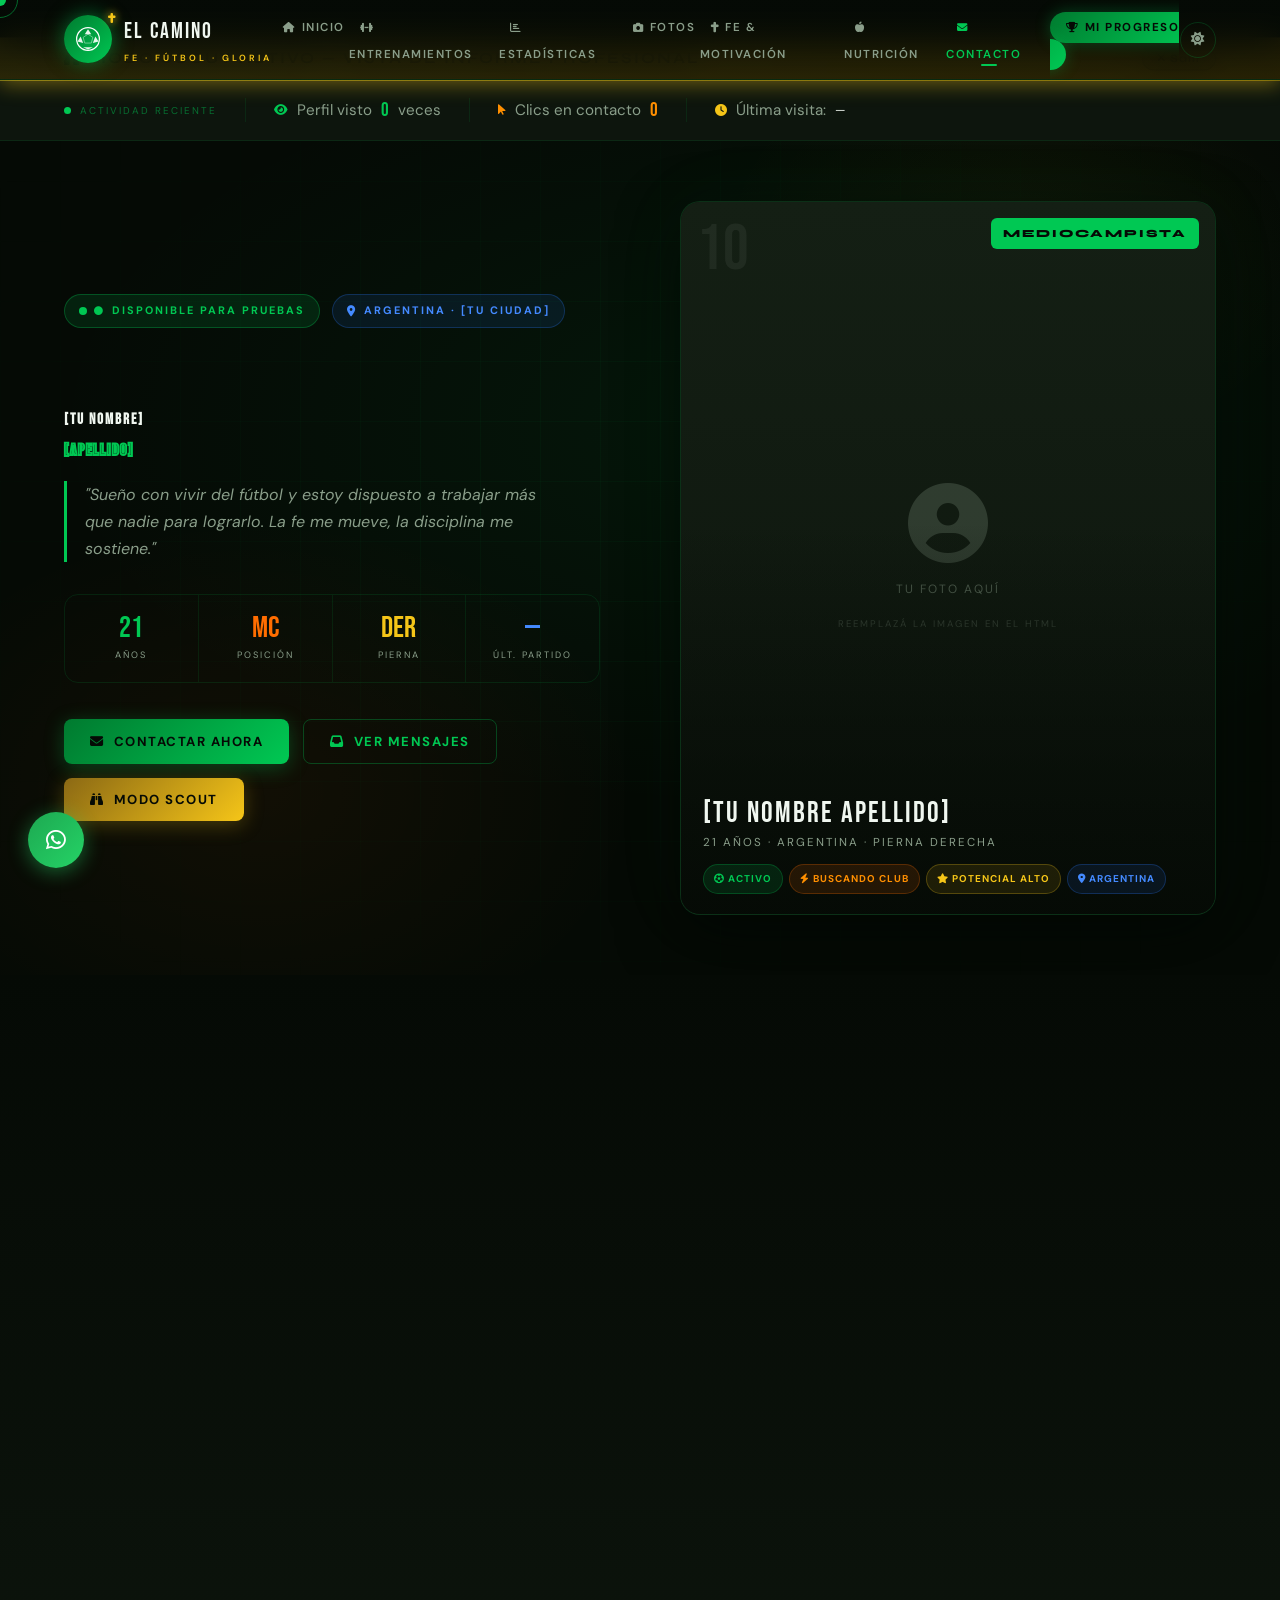
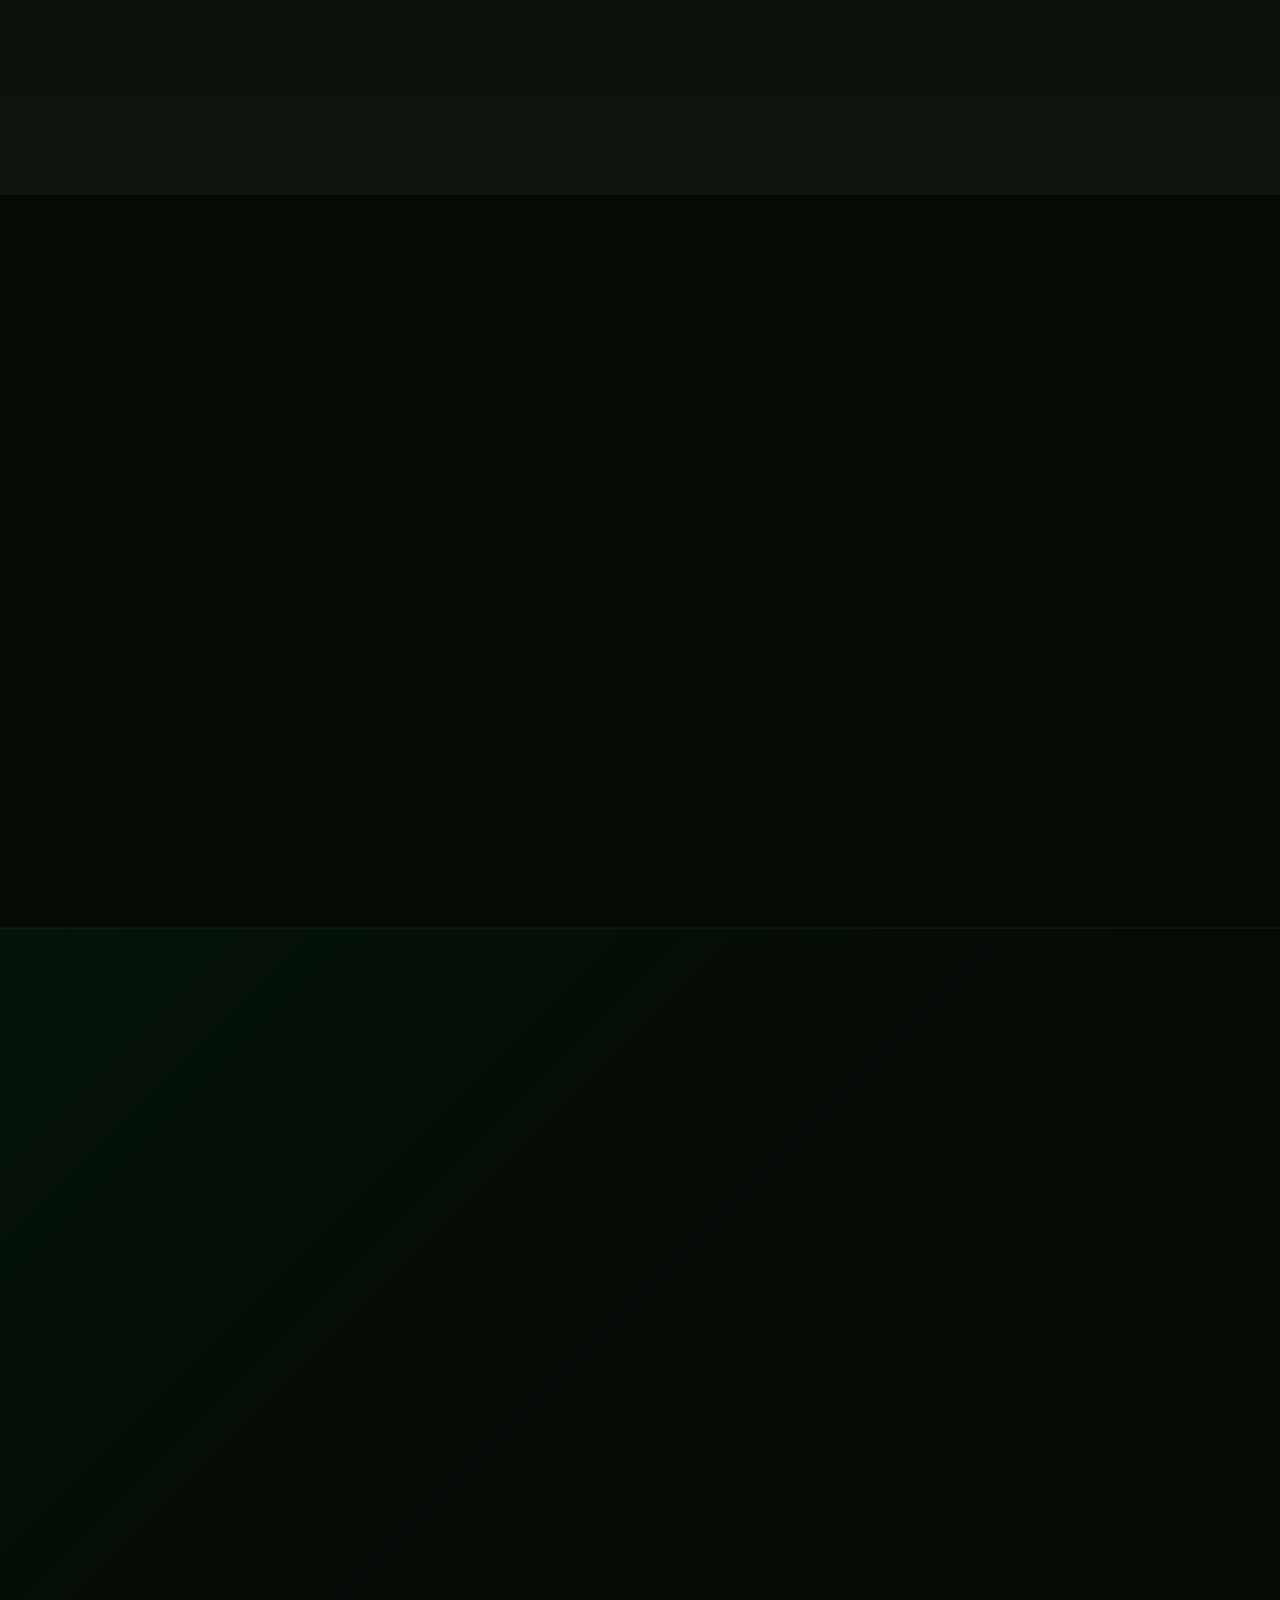
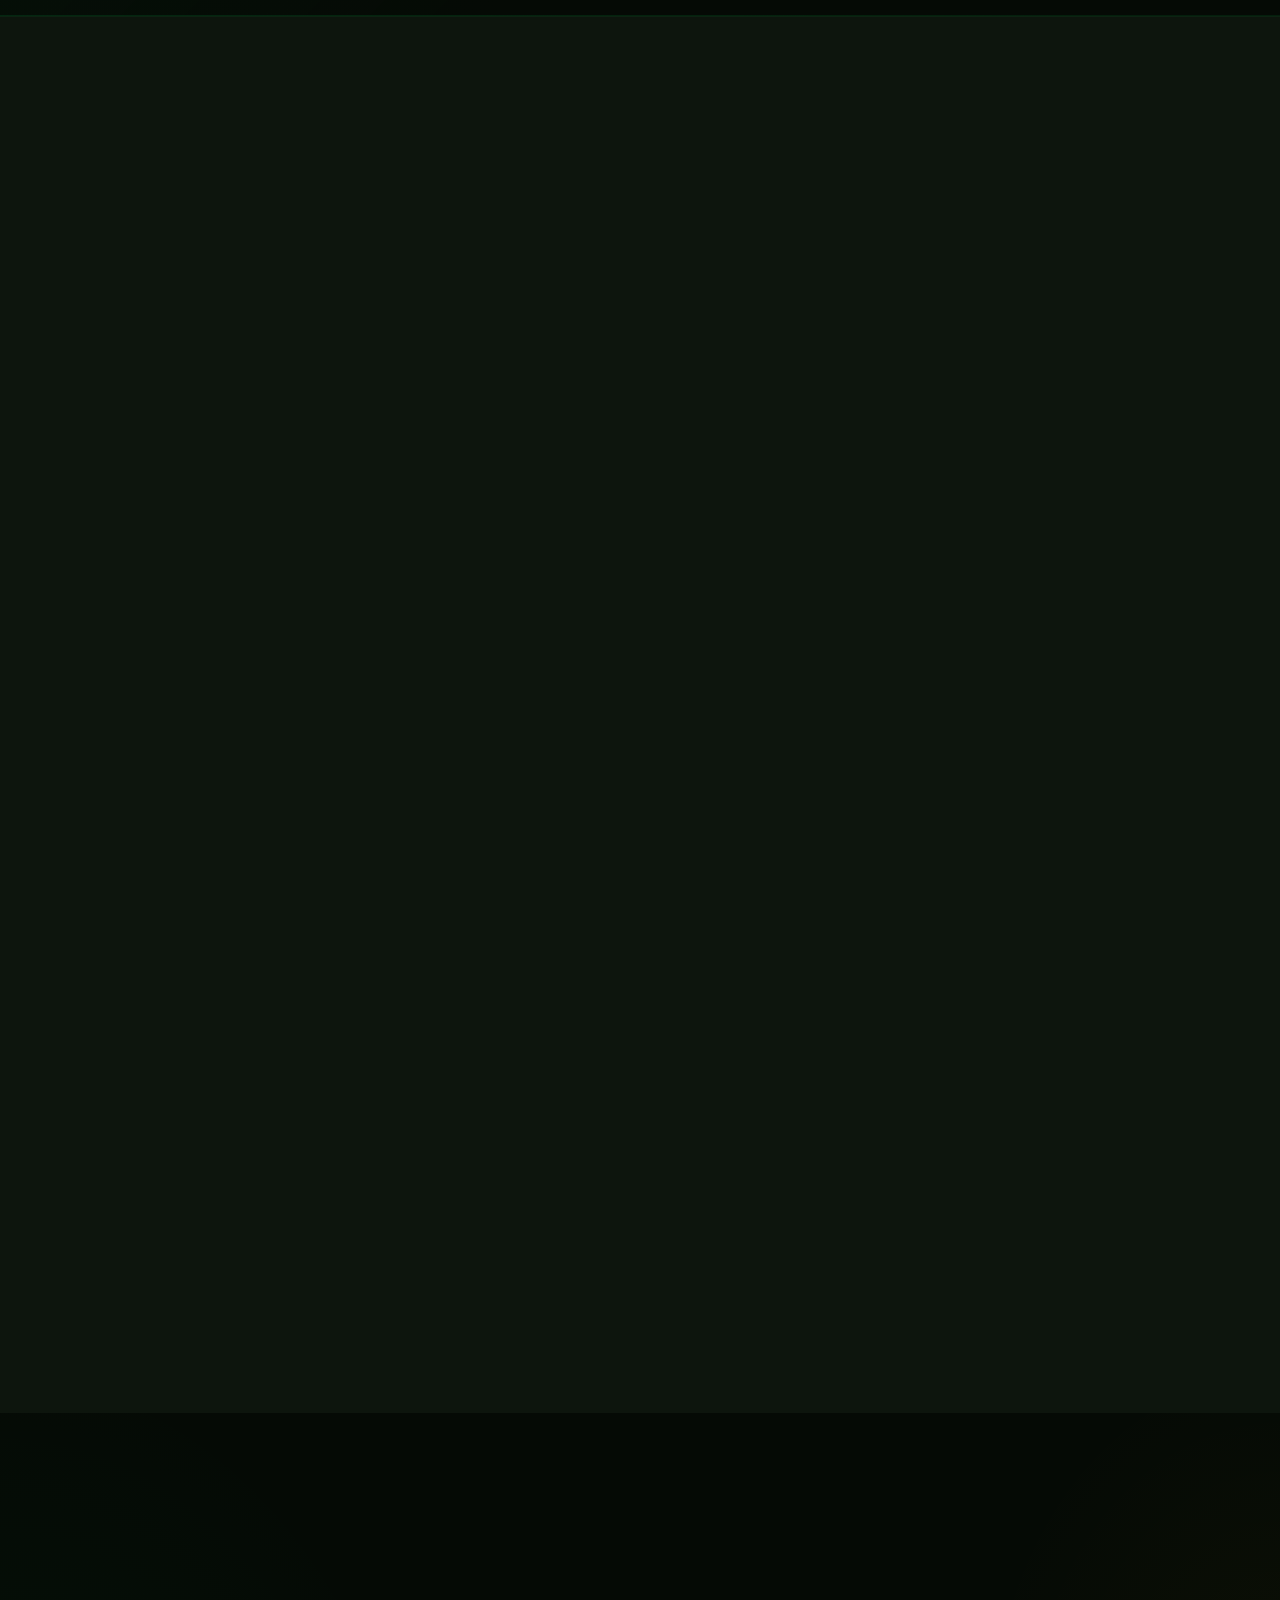
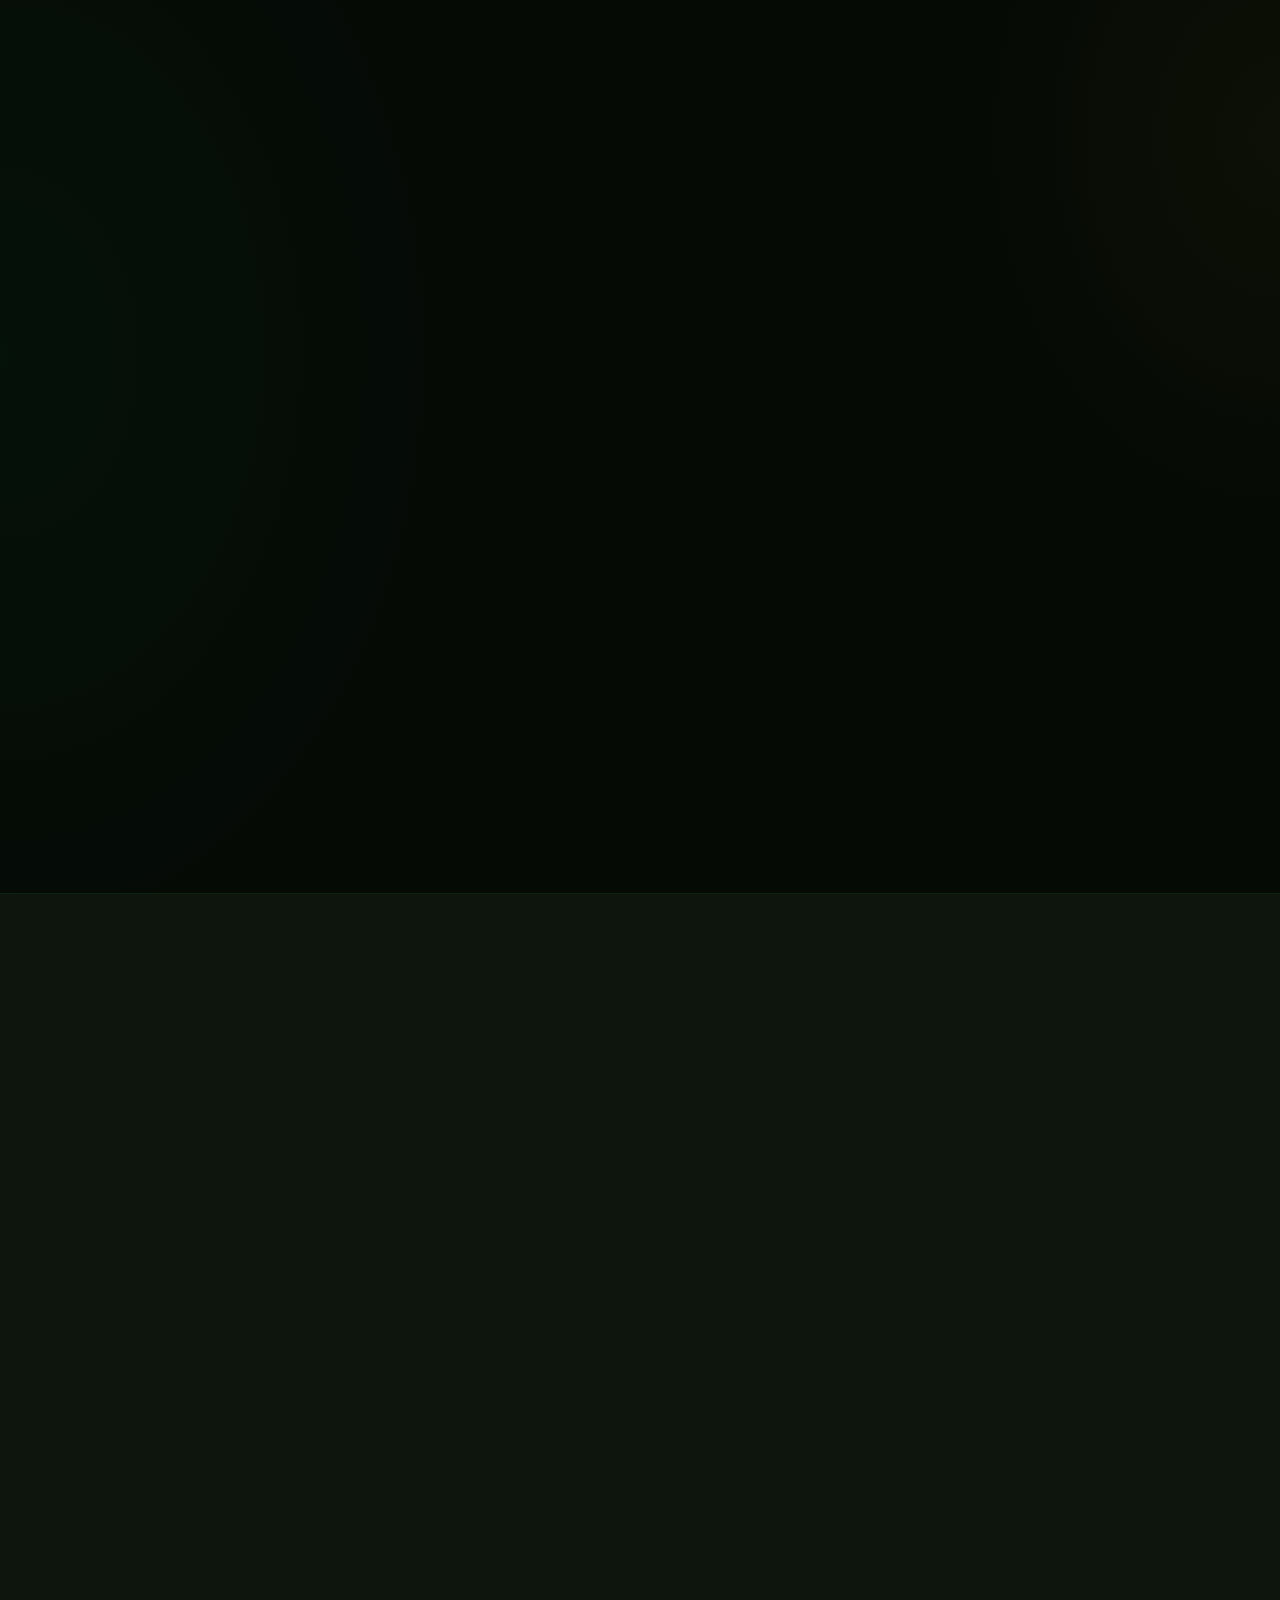
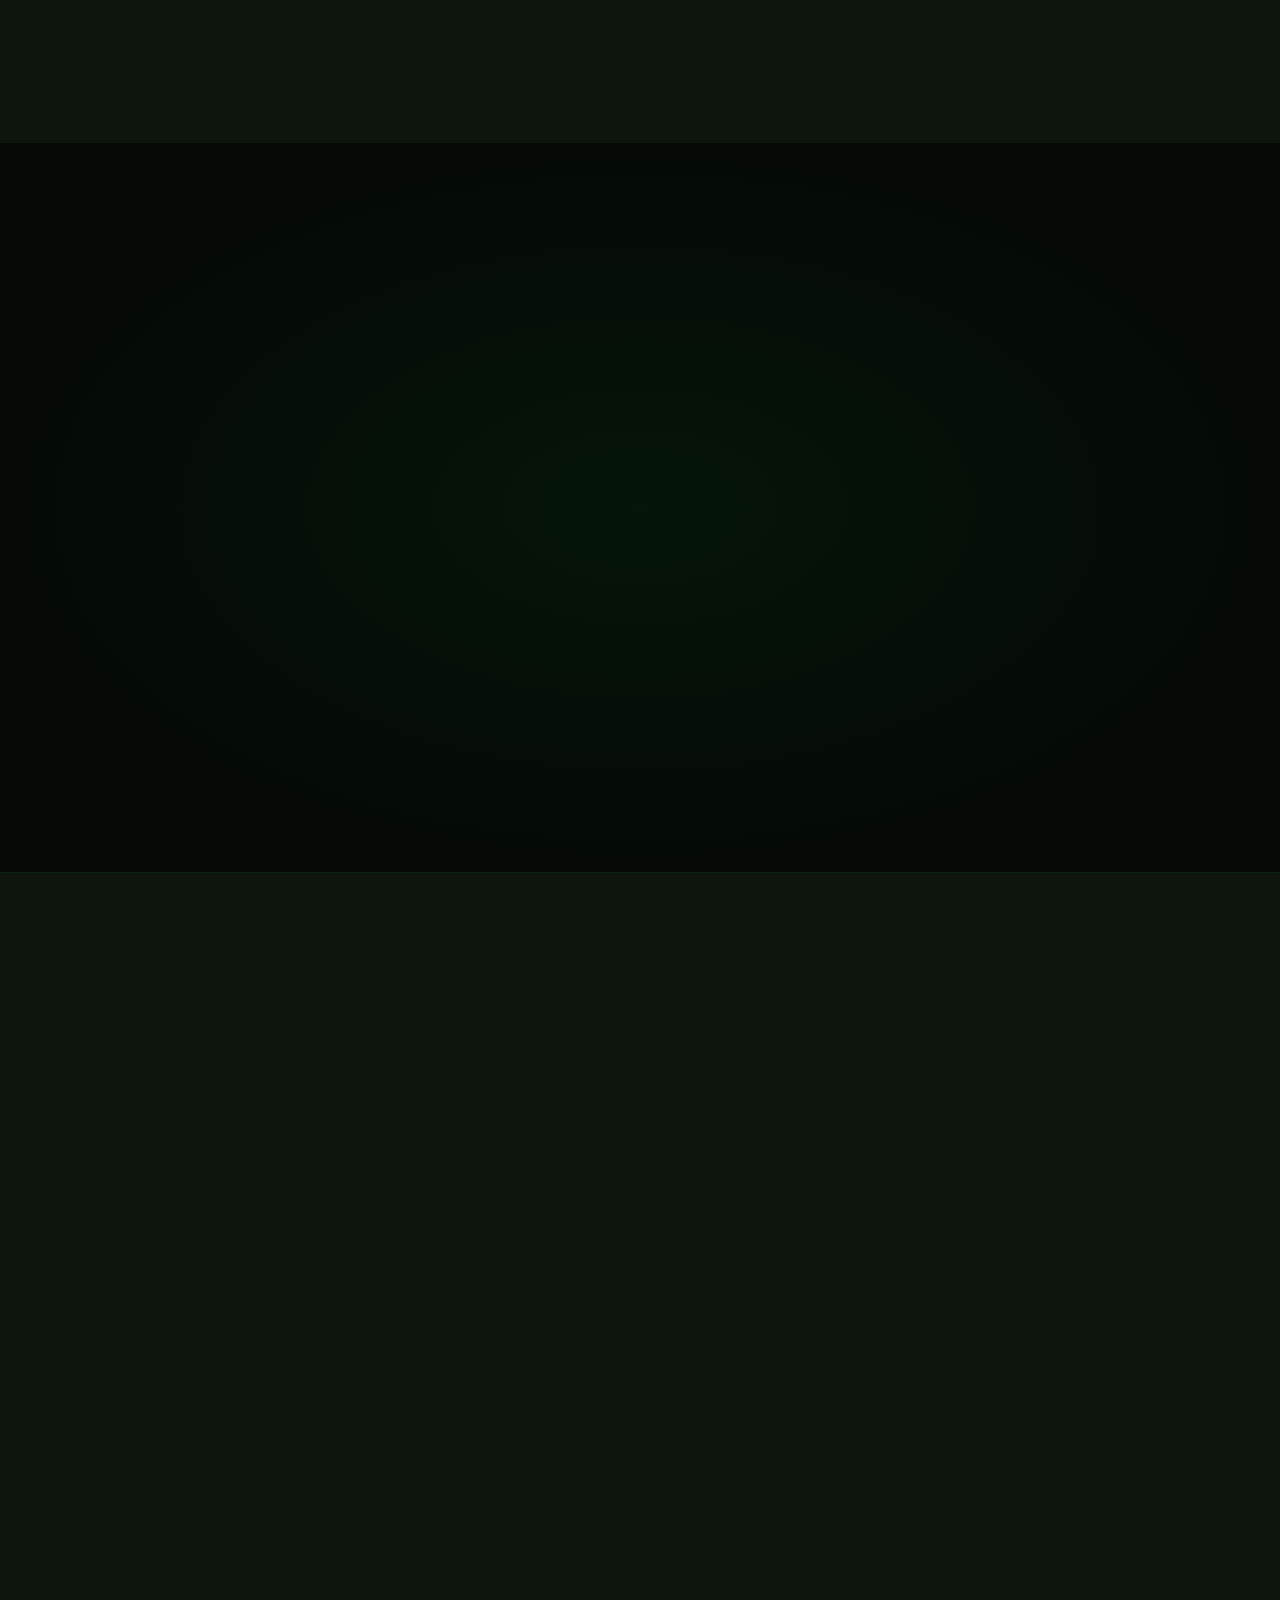
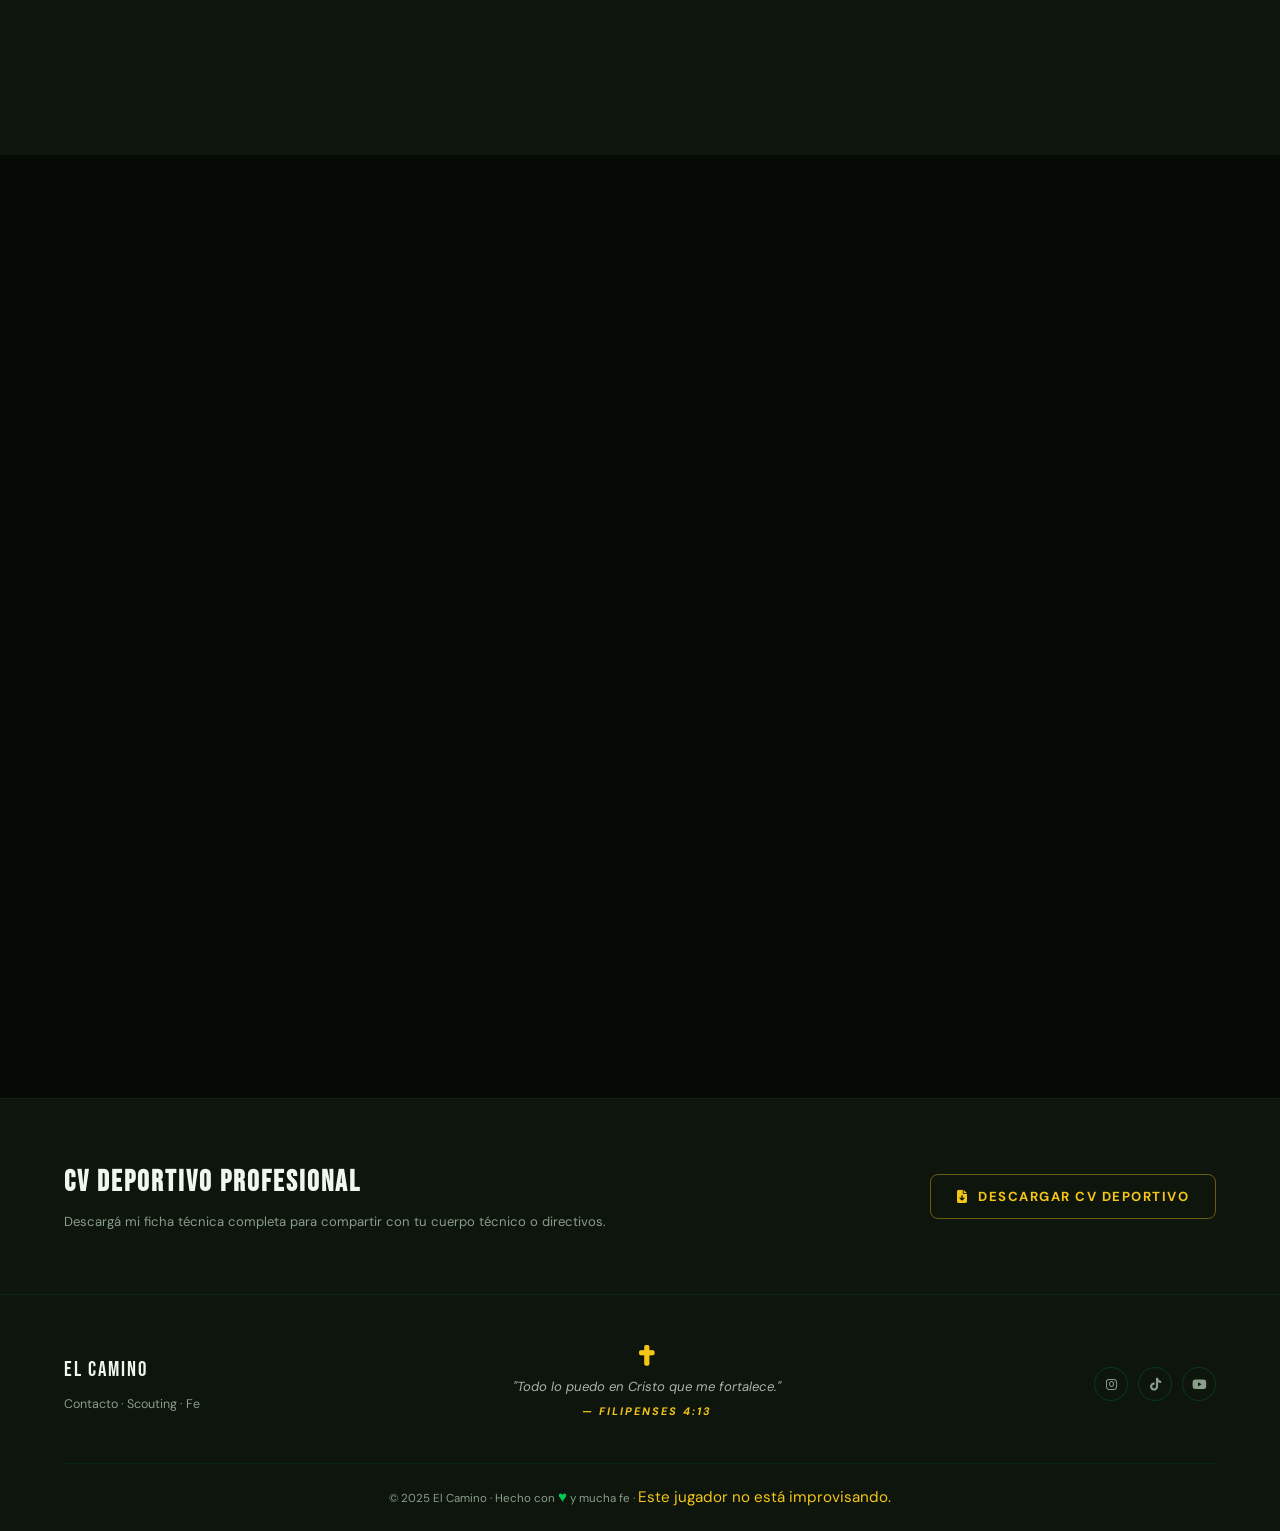
==== commit 5205751b: "1.6 cambios en la pagina contacto" ====
--- a/contacto.html
+++ b/contacto.html
@@ -10,1554 +10,12 @@
   <link rel="preconnect" href="https://fonts.googleapis.com"/>
   <link rel="preconnect" href="https://fonts.gstatic.com" crossorigin/>
   <link href="https://fonts.googleapis.com/css2?family=Bebas+Neue&family=Syne:wght@400;600;700;800&family=DM+Sans:ital,wght@0,300;0,400;0,500;0,600;1,300&display=swap" rel="stylesheet"/>
-
+  <link rel="stylesheet" href="./css/contacto.css">
   <!-- Iconos -->
   <link rel="stylesheet" href="https://cdnjs.cloudflare.com/ajax/libs/font-awesome/6.5.0/css/all.min.css"/>
 
-  <style>
-/* ═══════════════════════════════════════════════════════
-   contacto.css — Página de Contacto Profesional
-   Proyecto: El Camino al Fútbol Profesional
-   ═══════════════════════════════════════════════════════ */
-
-/* ─── 1. VARIABLES ─── */
-:root {
-  --verde:       #00c853;
-  --verde-dark:  #007a2f;
-  --verde-mid:   #00a846;
-  --naranja:     #ff6d00;
-  --naranja-mid: #ff8f00;
-  --dorado:      #f5c518;
-  --azul:        #2979ff;
-  --azul-mid:    #448aff;
-  --rojo:        #e53935;
-  --negro:       #050a05;
-  --negro2:      #0d150d;
-  --negro3:      #141f14;
-  --blanco:      #f0f7f0;
-  --gris:        #8a9e8a;
-  --gris2:       #1a271a;
-  --nav-h:       80px;
-  --radius:      14px;
-  --radius-sm:   8px;
-  --transition:  0.32s cubic-bezier(.4,0,.2,1);
-  --shadow:      0 8px 32px rgba(0,0,0,.45);
-  --shadow-card: 0 4px 24px rgba(0,0,0,.35);
-}
-[data-theme="light"] {
-  --negro:   #f4f8f4;
-  --negro2:  #e8f0e8;
-  --negro3:  #dde8dd;
-  --blanco:  #0d1a0d;
-  --gris:    #4a6a4a;
-  --gris2:   #ccd8cc;
-  --shadow:  0 8px 32px rgba(0,0,0,.12);
-  --shadow-card: 0 4px 24px rgba(0,0,0,.10);
-}
-
-/* ─── 2. RESET & BASE ─── */
-*,*::before,*::after{box-sizing:border-box;margin:0;padding:0;}
-html{scroll-behavior:smooth;font-size:16px;}
-body{
-  background:var(--negro);color:var(--blanco);
-  font-family:'DM Sans',sans-serif;overflow-x:hidden;
-  cursor:none;transition:background .4s,color .4s;
-  line-height:1.65;
-}
-/* ─── TIPOGRAFÍA GLOBAL MEJORADA ─── */
-p, li, span, label, .section-sub, .rep-detail, .ref-quote, .cta-clubs-subtitle,
-.hero-player-quote, .idb-msg-body, .pillar-text, .fcc-value {
-  line-height:1.75;
-  font-size:clamp(0.875rem, 1.5vw, 0.95rem);
-}
-.section-sub { font-size:clamp(0.875rem, 1.5vw, 0.95rem); line-height:1.8; max-width:640px; }
-.hero-player-quote { font-size:1rem; line-height:1.8; }
-.rep-detail { font-size:0.82rem; line-height:1.75; }
-.ref-quote { font-size:0.85rem; line-height:1.8; }
-.pillar-text { font-size:0.8rem; line-height:1.75; }
-/* Reducir letter-spacing en textos pequeños para legibilidad */
-.hqs-lbl, .scout-card-label, .section-eyebrow, .rep-label, .csp, .iml-date,
-.badge-pos, .card-player-sub, .fcc-label { letter-spacing:1px; }
-/* Airear secciones */
-.scout-data-section, .rep-section, .media-section, .refs-section,
-.form-section, .cta-clubs-section, .inbox-section { padding-top:96px; padding-bottom:96px; }
-[data-theme="light"] body{cursor:auto;}
-::-webkit-scrollbar{width:6px;}
-::-webkit-scrollbar-track{background:var(--negro2);}
-::-webkit-scrollbar-thumb{background:var(--verde-dark);border-radius:3px;}
-img{display:block;max-width:100%;}
-button{font-family:inherit;}
-a{text-decoration:none;}
-
-/* ─── 3. CURSOR ─── */
-.cursor{
-  width:12px;height:12px;background:var(--verde);
-  border-radius:50%;position:fixed;top:0;left:0;
-  pointer-events:none;z-index:99999;
-  transform:translate(-50%,-50%);mix-blend-mode:screen;
-  transition:background .2s;
-}
-.cursor-ring{
-  width:36px;height:36px;border:1.5px solid var(--verde);
-  border-radius:50%;position:fixed;top:0;left:0;
-  pointer-events:none;z-index:99998;
-  transform:translate(-50%,-50%);opacity:.5;
-  transition:width .2s,height .2s,border-color .2s;
-}
-[data-theme="light"] .cursor,
-[data-theme="light"] .cursor-ring{display:none;}
-
-/* ─── 4. NAVBAR ─── */
-nav#navbar{
-  position:fixed;top:0;left:0;right:0;height:var(--nav-h);z-index:1000;
-  display:flex;align-items:center;justify-content:space-between;padding:0 5%;
-  background:linear-gradient(180deg,rgba(5,10,5,.98),rgba(5,10,5,.85));
-  backdrop-filter:blur(18px);
-  border-bottom:1px solid rgba(0,200,83,.15);
-  transition:background var(--transition),border-color var(--transition);
-}
-nav#navbar.scrolled{
-  background:rgba(5,10,5,.99);
-  border-bottom-color:rgba(0,200,83,.3);
-  box-shadow:0 4px 40px rgba(0,200,83,.08);
-}
-[data-theme="light"] nav#navbar{background:rgba(244,248,244,.97);border-bottom-color:rgba(0,150,60,.2);}
-.logo{display:flex;align-items:center;gap:12px;flex-shrink:0;}
-.logo-icon{
-  width:48px;height:48px;
-  background:linear-gradient(135deg,var(--verde-dark),var(--verde));
-  border-radius:50%;display:flex;align-items:center;justify-content:center;
-  position:relative;box-shadow:0 0 20px rgba(0,200,83,.5);
-  animation:logoGlow 3s ease-in-out infinite;
-}
-@keyframes logoGlow{
-  0%,100%{box-shadow:0 0 20px rgba(0,200,83,.5);}
-  50%{box-shadow:0 0 35px rgba(0,200,83,.9);}
-}
-.logo-icon svg{width:26px;height:26px;fill:white;}
-.logo-cross{position:absolute;top:-5px;right:-4px;font-size:10px;color:var(--dorado);filter:drop-shadow(0 0 4px var(--dorado));}
-.logo-text{display:flex;flex-direction:column;line-height:1;}
-.logo-name{font-family:'Bebas Neue',sans-serif;font-size:1.4rem;letter-spacing:2px;color:var(--blanco);}
-.logo-tag{font-size:.56rem;letter-spacing:3px;text-transform:uppercase;color:var(--dorado);font-weight:600;}
-.nav-links{display:flex;align-items:center;gap:2px;list-style:none;}
-.nav-links a{
-  color:var(--gris);font-size:.72rem;font-weight:600;
-  letter-spacing:1.5px;text-transform:uppercase;
-  padding:7px 11px;border-radius:6px;position:relative;
-  transition:color var(--transition);
-}
-.nav-links a::after{
-  content:'';position:absolute;bottom:3px;left:50%;
-  transform:translateX(-50%) scaleX(0);
-  width:16px;height:2px;background:var(--verde);
-  border-radius:2px;transition:transform var(--transition);
-}
-.nav-links a:hover{color:var(--blanco);}
-.nav-links a:hover::after{transform:translateX(-50%) scaleX(1);}
-.nav-links a.active{color:var(--verde);}
-.nav-links a.active::after{transform:translateX(-50%) scaleX(1);}
-.nav-icon{margin-right:5px;font-size:.65rem;}
-.nav-cta{
-  background:linear-gradient(135deg,var(--verde-dark),var(--verde)) !important;
-  color:var(--negro) !important;padding:8px 16px !important;
-  border-radius:30px !important;font-weight:700 !important;
-  box-shadow:0 0 16px rgba(0,200,83,.3);
-}
-.nav-cta:hover{box-shadow:0 0 28px rgba(0,200,83,.6);transform:translateY(-1px);}
-.nav-actions{display:flex;align-items:center;gap:10px;}
-.theme-toggle{
-  width:36px;height:36px;background:transparent;
-  border:1px solid rgba(0,200,83,.2);border-radius:50%;
-  color:var(--gris);cursor:pointer;font-size:.85rem;
-  display:flex;align-items:center;justify-content:center;
-  transition:all var(--transition);
-}
-.theme-toggle:hover{border-color:var(--verde);color:var(--verde);}
-.hamburger{
-  display:none;flex-direction:column;gap:5px;
-  background:none;border:none;cursor:pointer;padding:4px;
-}
-.hamburger span{width:22px;height:2px;background:var(--blanco);border-radius:2px;transition:all .3s;}
-.mobile-nav{
-  position:fixed;top:0;right:-100%;width:280px;height:100vh;
-  background:var(--negro2);border-left:1px solid rgba(0,200,83,.15);
-  z-index:2000;padding:80px 30px 30px;
-  display:flex;flex-direction:column;gap:4px;
-  transition:right var(--transition);backdrop-filter:blur(20px);
-}
-.mobile-nav.open{right:0;}
-.mobile-nav a{
-  display:flex;align-items:center;gap:12px;padding:13px 16px;
-  border-radius:var(--radius-sm);color:var(--gris);
-  font-size:.8rem;font-weight:600;letter-spacing:1.5px;text-transform:uppercase;
-  transition:all var(--transition);
-}
-.mobile-nav a:hover,.mobile-nav a.mob-active{background:rgba(0,200,83,.08);color:var(--verde);}
-.mobile-close{
-  position:absolute;top:20px;right:20px;
-  width:36px;height:36px;background:rgba(0,200,83,.1);
-  border:1px solid rgba(0,200,83,.2);border-radius:50%;
-  color:var(--verde);cursor:pointer;font-size:.9rem;
-  display:flex;align-items:center;justify-content:center;
-}
-
-/* ─── 5. MODO SCOUT BANNER ─── */
-.scout-mode-bar{
-  position:fixed;top:var(--nav-h);left:0;right:0;z-index:900;
-  background:linear-gradient(90deg,var(--dorado),#e6a800);
-  color:#000;padding:8px 5%;
-  display:flex;align-items:center;justify-content:space-between;
-  font-family:'Syne',sans-serif;font-size:.8rem;font-weight:700;
-  letter-spacing:2px;text-transform:uppercase;
-  transform:translateY(-100%);transition:transform .4s ease;
-  box-shadow:0 4px 20px rgba(245,197,24,.4);
-}
-.scout-mode-bar.active{transform:translateY(0);}
-.scout-mode-bar span{display:flex;align-items:center;gap:8px;}
-.scout-mode-bar button{
-  background:rgba(0,0,0,.15);border:1px solid rgba(0,0,0,.3);
-  color:#000;padding:4px 14px;border-radius:20px;
-  font-family:inherit;font-size:.7rem;font-weight:700;
-  cursor:pointer;letter-spacing:1px;
-}
-
-/* ─── SCOUT SNAPSHOT — nueva sección ─── */
-.scout-snapshot-section {
-  padding:72px 5% 80px;
-  background:linear-gradient(180deg, var(--negro) 0%, var(--negro2) 100%);
-  border-bottom:1px solid rgba(0,200,83,.1);
-  position:relative;z-index:1;
-}
-.scout-snapshot-inner { max-width:1320px; margin:0 auto; }
-.snapshot-grid {
-  display:grid;
-  grid-template-columns:1.1fr 1fr 1fr;
-  gap:20px;
-  margin-top:40px;
-}
-.snapshot-card {
-  background:var(--negro3);
-  border:1px solid rgba(0,200,83,.13);
-  border-radius:var(--radius);
-  padding:28px 26px;
-  position:relative;
-  overflow:hidden;
-  transition:border-color var(--transition), transform var(--transition);
-}
-.snapshot-card:hover { border-color:rgba(0,200,83,.3); transform:translateY(-3px); }
-.snapshot-card::before {
-  content:'';position:absolute;top:0;left:0;right:0;height:3px;
-  background:linear-gradient(90deg,var(--verde-dark),var(--verde));
-}
-.snapshot-card-gold::before { background:linear-gradient(90deg,#8b6914,var(--dorado)); }
-.snapshot-card-orange::before { background:linear-gradient(90deg,#c85000,var(--naranja)); }
-.snapshot-eyebrow {
-  font-size:.6rem;letter-spacing:3px;text-transform:uppercase;
-  color:var(--verde);font-weight:700;display:block;margin-bottom:14px;
-}
-.snapshot-card-gold .snapshot-eyebrow { color:var(--dorado); }
-.snapshot-card-orange .snapshot-eyebrow { color:var(--naranja-mid); }
-.snapshot-pos-main {
-  font-family:'Bebas Neue',sans-serif;
-  font-size:2.4rem;letter-spacing:1px;
-  color:var(--blanco);line-height:1;margin-bottom:4px;
-}
-.snapshot-pos-sec {
-  font-size:.78rem;color:var(--gris);line-height:1.6;margin-bottom:16px;
-}
-.snapshot-style-tag {
-  display:inline-flex;align-items:center;gap:6px;
-  background:rgba(0,200,83,.1);border:1px solid rgba(0,200,83,.25);
-  color:var(--verde);padding:5px 13px;border-radius:20px;
-  font-size:.7rem;font-weight:700;letter-spacing:1px;
-}
-.snapshot-strengths { list-style:none;display:flex;flex-direction:column;gap:10px; }
-.snapshot-strengths li {
-  display:flex;align-items:center;gap:10px;
-  font-size:.85rem;color:rgba(240,247,240,.85);line-height:1.5;
-}
-.snapshot-strengths li i { color:var(--verde);font-size:.75rem;flex-shrink:0; }
-.snapshot-weaknesses { list-style:none;display:flex;flex-direction:column;gap:10px;margin-top:6px; }
-.snapshot-weaknesses li {
-  display:flex;align-items:center;gap:10px;
-  font-size:.83rem;color:var(--gris);line-height:1.5;
-}
-.snapshot-weaknesses li i { color:var(--naranja-mid);font-size:.75rem;flex-shrink:0; }
-.snapshot-level-pill {
-  display:flex;align-items:center;gap:10px;
-  background:rgba(245,197,24,.08);border:1px solid rgba(245,197,24,.2);
-  border-radius:var(--radius-sm);padding:14px 18px;margin-top:16px;
-}
-.snapshot-level-icon { font-size:1.4rem;color:var(--dorado); }
-.snapshot-level-text strong { display:block;font-size:.9rem;font-weight:700;color:var(--blanco); }
-.snapshot-level-text span { font-size:.72rem;color:var(--gris); }
-.snapshot-five-sec {
-  font-size:.65rem;letter-spacing:3px;text-transform:uppercase;
-  color:rgba(0,200,83,.5);font-weight:700;margin-bottom:20px;display:block;
-}
-
-/* ─── MÉTRICAS REALES — nueva sección ─── */
-.metrics-section {
-  padding:80px 5%;
-  background:var(--negro);
-  border-bottom:1px solid rgba(0,200,83,.08);
-  position:relative;z-index:1;
-}
-.metrics-inner { max-width:1320px;margin:0 auto; }
-.metrics-grid {
-  display:grid;grid-template-columns:repeat(4,1fr);
-  gap:16px;margin-top:40px;margin-bottom:40px;
-}
-.metric-card {
-  background:var(--negro2);border:1px solid rgba(0,200,83,.1);
-  border-radius:var(--radius);padding:28px 20px;text-align:center;
-  transition:all var(--transition);
-}
-.metric-card:hover { border-color:rgba(0,200,83,.3);transform:translateY(-4px);box-shadow:var(--shadow-card); }
-.metric-icon { font-size:1.5rem;margin-bottom:12px; }
-.metric-val {
-  font-family:'Bebas Neue',sans-serif;font-size:2.6rem;
-  line-height:1;display:block;margin-bottom:4px;
-}
-.metric-lbl { font-size:.65rem;letter-spacing:2px;text-transform:uppercase;color:var(--gris); }
-.metric-note { font-size:.72rem;color:rgba(0,200,83,.6);margin-top:6px;display:block; }
-.metric-edit-note {
-  text-align:center;font-size:.72rem;color:rgba(0,200,83,.4);
-  letter-spacing:1px;margin-top:12px;padding:10px;
-  border:1px dashed rgba(0,200,83,.15);border-radius:var(--radius-sm);
-  max-width:640px;margin-left:auto;margin-right:auto;
-}
-.metric-teams-row {
-  margin-top:28px;display:flex;flex-wrap:wrap;gap:10px;align-items:center;
-}
-.metric-teams-label {
-  font-size:.65rem;letter-spacing:3px;text-transform:uppercase;color:var(--gris);font-weight:700;
-}
-.metric-team-pill {
-  display:flex;align-items:center;gap:8px;
-  background:var(--negro3);border:1px solid rgba(0,200,83,.12);
-  border-radius:20px;padding:5px 14px;
-  font-size:.76rem;color:var(--blanco);
-}
-.metric-team-pill i { color:var(--verde);font-size:.65rem; }
-
-/* ─── DISPONIBILIDAD PROFESIONAL ─── */
-.availability-section {
-  padding:80px 5%;
-  background:linear-gradient(135deg,rgba(0,200,83,.05) 0%,rgba(5,10,5,1) 60%);
-  border-top:1px solid rgba(0,200,83,.1);
-  border-bottom:1px solid rgba(0,200,83,.1);
-  position:relative;z-index:1;
-}
-.availability-inner { max-width:1320px;margin:0 auto; }
-.availability-grid {
-  display:grid;grid-template-columns:1fr 1fr 1fr;
-  gap:20px;margin-top:40px;
-}
-.avail-card {
-  background:var(--negro2);border:1px solid rgba(0,200,83,.12);
-  border-radius:var(--radius);padding:32px 28px;
-  display:flex;flex-direction:column;gap:14px;
-  transition:all var(--transition);
-}
-.avail-card:hover { border-color:rgba(0,200,83,.3);transform:translateY(-4px); }
-.avail-card-header {
-  display:flex;align-items:center;gap:14px;
-}
-.avail-icon {
-  width:48px;height:48px;border-radius:var(--radius-sm);
-  background:rgba(0,200,83,.1);border:1px solid rgba(0,200,83,.2);
-  display:flex;align-items:center;justify-content:center;
-  font-size:1.2rem;color:var(--verde);flex-shrink:0;
-}
-.avail-icon-gold { background:rgba(245,197,24,.1);border-color:rgba(245,197,24,.2);color:var(--dorado); }
-.avail-icon-blue { background:rgba(41,121,255,.1);border-color:rgba(41,121,255,.2);color:var(--azul-mid); }
-.avail-card-title {
-  font-family:'Syne',sans-serif;font-size:1rem;font-weight:800;color:var(--blanco);
-}
-.avail-card-sub { font-size:.75rem;color:var(--gris);display:block; }
-.avail-list { list-style:none;display:flex;flex-direction:column;gap:9px; }
-.avail-list li {
-  display:flex;align-items:center;gap:10px;
-  font-size:.84rem;color:rgba(240,247,240,.85);line-height:1.5;
-}
-.avail-list li i { color:var(--verde);font-size:.7rem;flex-shrink:0; }
-.avail-badge-row { display:flex;gap:8px;flex-wrap:wrap; }
-.avail-badge {
-  padding:5px 12px;border-radius:20px;
-  font-size:.68rem;font-weight:700;letter-spacing:1px;
-}
-.avail-badge-green { background:rgba(0,200,83,.12);border:1px solid rgba(0,200,83,.25);color:var(--verde); }
-.avail-badge-gold { background:rgba(245,197,24,.1);border:1px solid rgba(245,197,24,.25);color:var(--dorado); }
-.avail-badge-blue { background:rgba(41,121,255,.1);border:1px solid rgba(41,121,255,.25);color:var(--azul-mid); }
-
-/* ─── VIDEO MODAL MEJORADO ─── */
-.video-modal-overlay {
-  position:fixed;inset:0;z-index:10000;
-  background:rgba(0,0,0,.92);
-  display:flex;align-items:center;justify-content:center;
-  opacity:0;pointer-events:none;
-  transition:opacity .3s ease;
-  backdrop-filter:blur(12px);
-}
-.video-modal-overlay.open { opacity:1;pointer-events:all; }
-.video-modal-inner {
-  width:90%;max-width:960px;
-  position:relative;
-}
-.video-modal-close {
-  position:absolute;top:-48px;right:0;
-  background:rgba(0,200,83,.1);border:1px solid rgba(0,200,83,.3);
-  color:var(--verde);width:40px;height:40px;border-radius:50%;
-  display:flex;align-items:center;justify-content:center;
-  cursor:pointer;font-size:1rem;
-  transition:all var(--transition);
-}
-.video-modal-close:hover { background:rgba(0,200,83,.25); }
-.video-modal-frame {
-  aspect-ratio:16/9;width:100%;border-radius:var(--radius);
-  background:var(--negro2);border:1px solid rgba(0,200,83,.2);
-  overflow:hidden;
-}
-.video-modal-frame iframe { width:100%;height:100%;border:none; }
-.video-placeholder-modal {
-  width:100%;height:100%;display:flex;flex-direction:column;
-  align-items:center;justify-content:center;gap:20px;
-  color:var(--gris);text-align:center;padding:40px;
-}
-.video-placeholder-modal h3 {
-  font-family:'Syne',sans-serif;font-size:1.2rem;font-weight:800;color:var(--blanco);
-}
-.video-yt-input-row {
-  display:flex;gap:10px;width:100%;max-width:500px;flex-wrap:wrap;
-  justify-content:center;
-}
-.video-yt-input {
-  flex:1;min-width:240px;padding:10px 16px;border-radius:var(--radius-sm);
-  background:var(--negro3);border:1px solid rgba(0,200,83,.2);
-  color:var(--blanco);font-size:.85rem;font-family:inherit;
-  outline:none;transition:border-color var(--transition);
-}
-.video-yt-input:focus { border-color:var(--verde); }
-.video-yt-btn {
-  padding:10px 20px;border-radius:var(--radius-sm);
-  background:linear-gradient(135deg,var(--verde-dark),var(--verde));
-  color:var(--negro);border:none;font-weight:700;font-size:.82rem;
-  cursor:pointer;transition:all var(--transition);
-}
-.video-yt-btn:hover { transform:translateY(-2px);box-shadow:0 4px 16px rgba(0,200,83,.4); }
-.video-cta-note {
-  font-size:.68rem;letter-spacing:2px;text-transform:uppercase;
-  color:rgba(0,200,83,.5);
-}
-/* Video card mejorada */
-.video-highlights-label {
-  position:absolute;top:14px;left:14px;z-index:3;
-  background:rgba(229,57,53,.9);color:#fff;
-  padding:5px 12px;border-radius:20px;
-  font-size:.65rem;font-weight:700;letter-spacing:2px;text-transform:uppercase;
-  display:flex;align-items:center;gap:6px;
-  animation:blink-live 2s ease-in-out infinite;
-}
-@keyframes blink-live { 0%,100%{opacity:1;}50%{opacity:.7;} }
-.video-highlights-label::before {
-  content:'';width:7px;height:7px;border-radius:50%;
-  background:#fff;flex-shrink:0;
-}
-
-/* ─── WHATSAPP FLOTANTE ─── */
-.whatsapp-float {
-  position:fixed;bottom:32px;left:28px;z-index:9000;
-  display:flex;align-items:center;gap:12px;
-}
-.wa-btn-main {
-  width:56px;height:56px;border-radius:50%;
-  background:linear-gradient(135deg,#1da851,#25d366);
-  display:flex;align-items:center;justify-content:center;
-  font-size:1.4rem;color:#fff;
-  box-shadow:0 4px 20px rgba(37,211,102,.45);
-  cursor:pointer;border:none;
-  transition:all var(--transition);
-  animation:wa-pulse 3s ease-in-out infinite;
-}
-@keyframes wa-pulse {
-  0%,100%{box-shadow:0 4px 20px rgba(37,211,102,.45),0 0 0 0 rgba(37,211,102,.2);}
-  50%{box-shadow:0 4px 28px rgba(37,211,102,.6),0 0 0 12px rgba(37,211,102,0);}
-}
-.wa-btn-main:hover { transform:scale(1.1);box-shadow:0 6px 28px rgba(37,211,102,.6); }
-.wa-label {
-  background:var(--negro2);border:1px solid rgba(37,211,102,.25);
-  border-radius:var(--radius-sm);padding:8px 14px;
-  font-size:.75rem;font-weight:700;color:var(--blanco);
-  white-space:nowrap;box-shadow:0 4px 16px rgba(0,0,0,.3);
-  opacity:0;pointer-events:none;
-  transform:translateX(-8px);
-  transition:all var(--transition);
-}
-.whatsapp-float:hover .wa-label { opacity:1;pointer-events:all;transform:translateX(0); }
-
-/* ─── TRACKING DE INTERÉS ─── */
-.interest-tracker-bar {
-  background:var(--negro2);border-top:1px solid rgba(0,200,83,.1);
-  border-bottom:1px solid rgba(0,200,83,.1);
-  padding:16px 5%;
-  position:sticky;top:var(--nav-h);z-index:800;
-}
-body.scout-active .interest-tracker-bar { top:calc(var(--nav-h) + 38px); }
-.it-inner {
-  max-width:1320px;margin:0 auto;
-  display:flex;align-items:center;gap:28px;flex-wrap:wrap;
-}
-.it-item {
-  display:flex;align-items:center;gap:9px;
-  font-size:.72rem;color:var(--gris);
-}
-.it-val {
-  font-family:'Bebas Neue',sans-serif;font-size:1.2rem;
-  line-height:1;color:var(--verde);
-}
-.it-item-orange .it-val { color:var(--naranja-mid); }
-.it-item-gold .it-val { color:var(--dorado); }
-.it-sep { width:1px;height:24px;background:rgba(0,200,83,.1); }
-.it-live-dot {
-  width:7px;height:7px;border-radius:50%;
-  background:var(--verde);animation:pulse-dot 1.5s ease-in-out infinite;
-  flex-shrink:0;
-}
-.it-recent-label {
-  font-size:.62rem;letter-spacing:2px;text-transform:uppercase;
-  color:rgba(0,200,83,.5);
-}
-
-/* ─── MODO SCOUT MEJORADO ─── */
-.scout-report-header {
-  display:none;
-  padding:24px 5%;
-  background:linear-gradient(90deg,rgba(245,197,24,.06),transparent);
-  border-bottom:1px solid rgba(245,197,24,.15);
-  max-width:100%;
-}
-body.scout-active .scout-report-header { display:flex;align-items:center;gap:20px; }
-.srh-inner { max-width:1320px;margin:0 auto;display:flex;align-items:center;gap:16px;flex-wrap:wrap; }
-.srh-badge {
-  background:rgba(245,197,24,.1);border:1px solid rgba(245,197,24,.3);
-  border-radius:var(--radius-sm);padding:6px 14px;
-  font-size:.65rem;font-weight:700;letter-spacing:3px;text-transform:uppercase;
-  color:var(--dorado);
-}
-.srh-info { font-size:.82rem;color:var(--gris); }
-.srh-info strong { color:var(--blanco); }
-
-/* ─── MODO SCOUT ACTIVO - Ocultar secciones no esenciales ─── */
-body.scout-active .hide-scout{
-  display:none !important;
-}
-.hero-contact{
-  min-height:100vh;display:flex;align-items:center;
-  position:relative;overflow:hidden;
-  padding-top:var(--nav-h);
-}
-.hero-bg-field{
-  position:absolute;inset:0;
-  background:
-    radial-gradient(ellipse 80% 60% at 60% 40%, rgba(0,200,83,.07) 0%, transparent 70%),
-    radial-gradient(ellipse 50% 50% at 20% 80%, rgba(255,109,0,.05) 0%, transparent 60%),
-    radial-gradient(ellipse 40% 40% at 80% 20%, rgba(245,197,24,.04) 0%, transparent 60%),
-    var(--negro);
-  z-index:0;
-}
-/* Grid lines decorativas */
-.hero-grid{
-  position:absolute;inset:0;z-index:1;
-  background-image:
-    linear-gradient(rgba(0,200,83,.04) 1px, transparent 1px),
-    linear-gradient(90deg, rgba(0,200,83,.04) 1px, transparent 1px);
-  background-size:60px 60px;
-  mask-image:radial-gradient(ellipse 80% 80% at 50% 50%, black 20%, transparent 80%);
-}
-.hero-contact-inner{
-  position:relative;z-index:2;
-  max-width:1320px;margin:0 auto;padding:60px 5%;
-  display:grid;grid-template-columns:1fr 1fr;gap:80px;align-items:center;
-  width:100%;
-}
-
-/* Lado izquierdo - Perfil */
-.hero-profile-side{}
-.profile-status-row{
-  display:flex;align-items:center;gap:12px;margin-bottom:28px;flex-wrap:wrap;
-}
-.status-badge{
-  display:flex;align-items:center;gap:7px;
-  padding:6px 14px;border-radius:30px;font-size:.68rem;
-  font-weight:700;letter-spacing:2px;text-transform:uppercase;
-}
-.status-available{
-  background:rgba(0,200,83,.12);border:1px solid rgba(0,200,83,.3);
-  color:var(--verde);
-}
-.status-available::before{
-  content:'';width:8px;height:8px;border-radius:50%;
-  background:var(--verde);animation:pulse-dot 1.5s ease-in-out infinite;
-}
-@keyframes pulse-dot{
-  0%,100%{box-shadow:0 0 0 0 rgba(0,200,83,.4);}
-  50%{box-shadow:0 0 0 6px rgba(0,200,83,0);}
-}
-.status-location{
-  background:rgba(41,121,255,.1);border:1px solid rgba(41,121,255,.25);
-  color:var(--azul-mid);
-}
-.hero-player-name{
-  font-family:'Bebas Neue',sans-serif;
-  font-size:clamp(3rem,7vw,6rem);
-  line-height:.92;letter-spacing:2px;
-  margin-bottom:16px;
-}
-.hero-player-name .name-first{color:var(--blanco);}
-.hero-player-name .name-last{
-  color:transparent;
-  -webkit-text-stroke:2px var(--verde);
-  display:block;
-}
-.hero-player-quote{
-  font-size:1rem;color:var(--gris);line-height:1.7;
-  border-left:3px solid var(--verde);padding-left:18px;
-  margin-bottom:32px;font-style:italic;
-  max-width:480px;
-}
-.hero-quick-stats{
-  display:flex;gap:0;margin-bottom:36px;
-  border:1px solid rgba(0,200,83,.12);border-radius:var(--radius);
-  overflow:hidden;
-}
-.hqs-item{
-  flex:1;padding:18px 12px;text-align:center;
-  border-right:1px solid rgba(0,200,83,.1);
-  position:relative;
-  transition:background var(--transition);
-}
-.hqs-item:last-child{border-right:none;}
-.hqs-item:hover{background:rgba(0,200,83,.05);}
-.hqs-val{
-  font-family:'Bebas Neue',sans-serif;font-size:1.9rem;
-  line-height:1;display:block;
-}
-.hqs-lbl{font-size:.58rem;letter-spacing:2px;text-transform:uppercase;color:var(--gris);margin-top:4px;display:block;}
-.hqs-item:nth-child(1) .hqs-val{color:var(--verde);}
-.hqs-item:nth-child(2) .hqs-val{color:var(--naranja);}
-.hqs-item:nth-child(3) .hqs-val{color:var(--dorado);}
-.hqs-item:nth-child(4) .hqs-val{color:var(--azul-mid);}
-.hero-cta-row{
-  display:flex;gap:14px;flex-wrap:wrap;
-}
-.btn-primary{
-  display:inline-flex;align-items:center;gap:9px;
-  background:linear-gradient(135deg,var(--verde-dark),var(--verde));
-  color:var(--negro);border:none;
-  padding:13px 26px;border-radius:var(--radius-sm);
-  font-family:inherit;font-size:.82rem;font-weight:700;
-  letter-spacing:1.5px;text-transform:uppercase;
-  cursor:pointer;transition:all var(--transition);
-  box-shadow:0 4px 20px rgba(0,200,83,.3);
-}
-.btn-primary:hover{
-  transform:translateY(-3px);
-  box-shadow:0 8px 32px rgba(0,200,83,.5);
-}
-.btn-secondary{
-  display:inline-flex;align-items:center;gap:9px;
-  background:transparent;
-  border:1px solid rgba(0,200,83,.3);
-  color:var(--verde);
-  padding:13px 26px;border-radius:var(--radius-sm);
-  font-family:inherit;font-size:.82rem;font-weight:700;
-  letter-spacing:1.5px;text-transform:uppercase;
-  cursor:pointer;transition:all var(--transition);
-}
-.btn-secondary:hover{
-  background:rgba(0,200,83,.08);
-  border-color:var(--verde);
-  transform:translateY(-2px);
-}
-.btn-scout-mode{
-  display:inline-flex;align-items:center;gap:9px;
-  background:linear-gradient(135deg,#8b6914,var(--dorado));
-  color:var(--negro);border:none;
-  padding:13px 26px;border-radius:var(--radius-sm);
-  font-family:inherit;font-size:.82rem;font-weight:700;
-  letter-spacing:1.5px;text-transform:uppercase;
-  cursor:pointer;transition:all var(--transition);
-  box-shadow:0 4px 20px rgba(245,197,24,.25);
-}
-.btn-scout-mode:hover{
-  transform:translateY(-3px);
-  box-shadow:0 8px 32px rgba(245,197,24,.45);
-}
-
-/* Lado derecho - Foto + info card */
-.hero-card-side{}
-.player-card-hero{
-  position:relative;
-  background:var(--negro2);
-  border:1px solid rgba(0,200,83,.15);
-  border-radius:20px;overflow:hidden;
-  box-shadow:0 20px 60px rgba(0,0,0,.6),0 0 80px rgba(0,200,83,.05);
-}
-.player-card-photo{
-  width:100%;aspect-ratio:3/4;object-fit:cover;
-  background:linear-gradient(180deg,var(--negro3) 0%,var(--negro2) 100%);
-  position:relative;
-  display:flex;align-items:center;justify-content:center;
-  min-height:380px;
-}
-.player-photo-placeholder{
-  display:flex;flex-direction:column;align-items:center;gap:16px;
-  color:var(--gris);
-}
-.player-photo-placeholder i{font-size:5rem;opacity:.25;}
-.player-photo-placeholder span{font-size:.75rem;letter-spacing:2px;text-transform:uppercase;opacity:.5;}
-/* Foto real - descomentar cuando tengas foto:
-.player-card-photo img{width:100%;height:100%;object-fit:cover;} */
-.card-top-badges{
-  position:absolute;top:16px;left:16px;right:16px;
-  display:flex;justify-content:space-between;align-items:flex-start;z-index:3;
-}
-.badge-number{
-  font-family:'Bebas Neue',sans-serif;font-size:4rem;line-height:1;
-  color:rgba(255,255,255,.06);user-select:none;
-}
-.badge-pos{
-  background:var(--verde);color:var(--negro);
-  padding:6px 12px;border-radius:6px;
-  font-family:'Syne',sans-serif;font-size:.68rem;font-weight:800;
-  letter-spacing:2px;text-transform:uppercase;
-}
-.card-gradient-overlay{
-  position:absolute;bottom:0;left:0;right:0;height:55%;
-  background:linear-gradient(to top,rgba(5,10,5,.95) 0%,transparent 100%);
-  z-index:1;
-}
-.card-bottom-info{
-  position:absolute;bottom:0;left:0;right:0;padding:20px 22px;z-index:2;
-}
-.card-player-fullname{
-  font-family:'Bebas Neue',sans-serif;font-size:1.8rem;letter-spacing:2px;
-  color:var(--blanco);line-height:1;margin-bottom:4px;
-}
-.card-player-sub{
-  font-size:.72rem;color:var(--gris);letter-spacing:2px;text-transform:uppercase;
-}
-.card-stat-pills{
-  display:flex;gap:6px;margin-top:12px;flex-wrap:wrap;
-}
-.csp{
-  padding:5px 10px;border-radius:20px;
-  font-size:.62rem;font-weight:700;letter-spacing:1px;text-transform:uppercase;
-}
-.csp-green{background:rgba(0,200,83,.12);border:1px solid rgba(0,200,83,.25);color:var(--verde);}
-.csp-orange{background:rgba(255,109,0,.12);border:1px solid rgba(255,109,0,.25);color:var(--naranja-mid);}
-.csp-gold{background:rgba(245,197,24,.1);border:1px solid rgba(245,197,24,.25);color:var(--dorado);}
-.csp-blue{background:rgba(41,121,255,.1);border:1px solid rgba(41,121,255,.25);color:var(--azul-mid);}
-
-/* ─── 7. SECCIÓN SCOUT DATA (datos clave) ─── */
-.scout-data-section{
-  padding:80px 5%;background:var(--negro2);
-  border-top:1px solid rgba(0,200,83,.08);
-  position:relative;z-index:1;
-}
-.section-inner{max-width:1320px;margin:0 auto;}
-.section-eyebrow{
-  display:inline-flex;align-items:center;gap:8px;
-  font-size:.65rem;letter-spacing:4px;text-transform:uppercase;
-  color:var(--verde);font-weight:700;margin-bottom:14px;
-}
-.section-h2{
-  font-family:'Bebas Neue',sans-serif;
-  font-size:clamp(2.2rem,4vw,3.4rem);
-  letter-spacing:2px;color:var(--blanco);
-  margin-bottom:8px;
-}
-.section-h2 .green{color:var(--verde);}
-.section-h2 .orange{color:var(--naranja);}
-.section-h2 .gold{color:var(--dorado);}
-.section-sub{
-  font-size:.88rem;color:var(--gris);
-  line-height:1.7;max-width:600px;margin-bottom:48px;
-}
-
-.scout-grid{
-  display:grid;grid-template-columns:repeat(4,1fr);
-  gap:16px;margin-bottom:48px;
-}
-.scout-card{
-  background:var(--negro3);border:1px solid rgba(0,200,83,.1);
-  border-radius:var(--radius);padding:24px 20px;
-  display:flex;flex-direction:column;gap:8px;
-  transition:all var(--transition);
-  cursor:default;
-}
-.scout-card:hover{
-  border-color:rgba(0,200,83,.28);
-  transform:translateY(-4px);
-  box-shadow:var(--shadow-card);
-}
-.scout-card-icon{
-  width:42px;height:42px;border-radius:10px;
-  display:flex;align-items:center;justify-content:center;
-  font-size:1.1rem;margin-bottom:4px;
-}
-.sci-green{background:rgba(0,200,83,.1);color:var(--verde);}
-.sci-orange{background:rgba(255,109,0,.1);color:var(--naranja-mid);}
-.sci-gold{background:rgba(245,197,24,.1);color:var(--dorado);}
-.sci-blue{background:rgba(41,121,255,.1);color:var(--azul-mid);}
-.sci-red{background:rgba(229,57,53,.1);color:#ef5350;}
-.scout-card-label{
-  font-size:.62rem;letter-spacing:2.5px;text-transform:uppercase;
-  color:var(--gris);font-weight:700;
-}
-.scout-card-val{
-  font-family:'Syne',sans-serif;font-size:1.05rem;font-weight:800;
-  color:var(--blanco);
-}
-.scout-card-note{font-size:.72rem;color:var(--gris);line-height:1.5;}
-
-/* Habilidades */
-.skills-grid{
-  display:grid;grid-template-columns:1fr 1fr;gap:20px;
-}
-.skill-row{display:flex;flex-direction:column;gap:8px;}
-.skill-top{display:flex;justify-content:space-between;align-items:center;}
-.skill-name{
-  font-family:'Syne',sans-serif;font-size:.82rem;font-weight:700;
-  color:var(--blanco);display:flex;align-items:center;gap:8px;
-}
-.skill-name i{font-size:.75rem;color:var(--verde);}
-.skill-val{
-  font-family:'Bebas Neue',sans-serif;font-size:1.1rem;
-  color:var(--verde);
-}
-.skill-bar{
-  height:6px;background:rgba(255,255,255,.06);
-  border-radius:3px;overflow:hidden;
-}
-.skill-fill{
-  height:100%;border-radius:3px;
-  transition:width 1.4s cubic-bezier(.4,0,.2,1);
-  width:0%;
-}
-.sf-green{background:linear-gradient(90deg,var(--verde-dark),var(--verde));}
-.sf-orange{background:linear-gradient(90deg,#c85000,var(--naranja));}
-.sf-gold{background:linear-gradient(90deg,#a07c00,var(--dorado));}
-.sf-blue{background:linear-gradient(90deg,var(--azul),var(--azul-mid));}
-
-/* ─── 8. IDENTIDAD / SOBRE MÍ ─── */
-.identity-section{
-  padding:90px 5%;position:relative;z-index:1;
-  overflow:hidden;
-}
-.identity-bg{
-  position:absolute;inset:0;z-index:0;
-  background:
-    radial-gradient(ellipse 50% 80% at 0% 50%, rgba(0,200,83,.04) 0%, transparent 70%),
-    radial-gradient(ellipse 40% 60% at 100% 30%, rgba(245,197,24,.03) 0%, transparent 60%);
-}
-.identity-inner{
-  position:relative;z-index:1;max-width:1320px;margin:0 auto;
-  display:grid;grid-template-columns:1fr 1fr;gap:80px;align-items:start;
-}
-.identity-left{}
-.identity-story{
-  display:flex;flex-direction:column;gap:32px;margin-top:40px;
-}
-.story-phase{
-  display:flex;gap:20px;
-  padding:24px;background:var(--negro2);
-  border:1px solid rgba(0,200,83,.1);border-radius:var(--radius);
-  transition:all var(--transition);
-}
-.story-phase:hover{border-color:rgba(0,200,83,.25);transform:translateX(4px);}
-.story-phase.featured{
-  border-color:rgba(0,200,83,.3);
-  background:linear-gradient(135deg,rgba(0,200,83,.06),rgba(0,168,70,.03));
-  box-shadow:0 0 30px rgba(0,200,83,.07);
-}
-.phase-icon{
-  width:44px;height:44px;border-radius:10px;flex-shrink:0;
-  display:flex;align-items:center;justify-content:center;
-  font-size:1.1rem;
-}
-.pi-green{background:rgba(0,200,83,.12);color:var(--verde);}
-.pi-orange{background:rgba(255,109,0,.12);color:var(--naranja-mid);}
-.pi-gold{background:rgba(245,197,24,.12);color:var(--dorado);}
-.phase-label{
-  font-size:.6rem;letter-spacing:3px;text-transform:uppercase;
-  color:var(--verde);font-weight:700;margin-bottom:6px;
-}
-.phase-title{
-  font-family:'Syne',sans-serif;font-size:1rem;font-weight:800;
-  color:var(--blanco);margin-bottom:8px;
-}
-.phase-text{font-size:.84rem;color:var(--gris);line-height:1.7;}
-
-.identity-right{}
-.identity-pillars{
-  display:grid;grid-template-columns:1fr 1fr;gap:14px;
-  margin-top:40px;
-}
-.pillar-card{
-  padding:22px 18px;
-  background:var(--negro2);border:1px solid rgba(0,200,83,.1);
-  border-radius:var(--radius);text-align:center;
-  transition:all var(--transition);
-}
-.pillar-card:hover{
-  border-color:rgba(0,200,83,.3);
-  transform:translateY(-4px);
-  box-shadow:0 12px 40px rgba(0,0,0,.4);
-}
-.pillar-icon{font-size:1.8rem;margin-bottom:10px;display:block;}
-.pillar-title{
-  font-family:'Bebas Neue',sans-serif;font-size:1.1rem;
-  letter-spacing:2px;color:var(--blanco);margin-bottom:6px;
-}
-.pillar-text{font-size:.74rem;color:var(--gris);line-height:1.6;}
-
-/* Frases motivacionales */
-.quote-strip{
-  margin-top:48px;
-  padding:28px 32px;
-  background:linear-gradient(135deg,rgba(0,200,83,.08),rgba(0,168,70,.04));
-  border:1px solid rgba(0,200,83,.2);
-  border-radius:var(--radius);
-  text-align:center;
-}
-.quote-strip blockquote{
-  font-family:'Syne',sans-serif;font-size:1.1rem;
-  font-weight:700;color:var(--blanco);
-  line-height:1.6;margin-bottom:10px;
-}
-.quote-strip cite{
-  font-size:.68rem;letter-spacing:3px;text-transform:uppercase;
-  color:var(--verde);font-weight:700;
-}
-
-/* ─── 9. REPUTACIÓN / XP ─── */
-.rep-section{
-  padding:80px 5%;background:var(--negro2);
-  border-top:1px solid rgba(0,200,83,.08);
-  border-bottom:1px solid rgba(0,200,83,.08);
-  position:relative;z-index:1;
-}
-.rep-inner{max-width:1320px;margin:0 auto;}
-.rep-grid{
-  display:grid;grid-template-columns:1fr 1fr 1fr;
-  gap:30px;margin-top:48px;
-}
-.rep-card{
-  background:var(--negro3);border:1px solid rgba(0,200,83,.12);
-  border-radius:var(--radius);padding:28px;
-  position:relative;overflow:hidden;
-}
-.rep-card::before{
-  content:'';position:absolute;top:0;left:0;right:0;height:3px;
-  background:linear-gradient(90deg,var(--verde-dark),var(--verde));
-}
-.rep-card-orange::before{background:linear-gradient(90deg,#c85000,var(--naranja));}
-.rep-card-gold::before{background:linear-gradient(90deg,#a07c00,var(--dorado));}
-.rep-top{display:flex;justify-content:space-between;align-items:flex-start;margin-bottom:20px;}
-.rep-level-badge{
-  font-family:'Bebas Neue',sans-serif;font-size:2.8rem;
-  line-height:1;color:var(--verde);
-}
-.rep-card-orange .rep-level-badge{color:var(--naranja);}
-.rep-card-gold .rep-level-badge{color:var(--dorado);}
-.rep-label{
-  font-size:.6rem;letter-spacing:3px;text-transform:uppercase;
-  color:var(--gris);font-weight:700;margin-bottom:6px;display:block;
-}
-.rep-title{
-  font-family:'Syne',sans-serif;font-size:1rem;font-weight:800;
-  color:var(--blanco);margin-bottom:12px;
-}
-.rep-xp-bar{
-  height:8px;background:rgba(255,255,255,.06);
-  border-radius:4px;overflow:hidden;margin-bottom:8px;
-}
-.rep-xp-fill{
-  height:100%;border-radius:4px;
-  transition:width 1.6s cubic-bezier(.4,0,.2,1);width:0%;
-}
-.rxf-green{background:linear-gradient(90deg,var(--verde-dark),var(--verde));
-  box-shadow:0 0 10px rgba(0,200,83,.3);}
-.rxf-orange{background:linear-gradient(90deg,#c85000,var(--naranja));
-  box-shadow:0 0 10px rgba(255,109,0,.3);}
-.rxf-gold{background:linear-gradient(90deg,#a07c00,var(--dorado));
-  box-shadow:0 0 10px rgba(245,197,24,.3);}
-.rep-xp-text{
-  display:flex;justify-content:space-between;
-  font-size:.68rem;color:var(--gris);
-}
-.rep-xp-text strong{color:var(--blanco);}
-.rep-detail{font-size:.78rem;color:var(--gris);line-height:1.6;margin-top:12px;}
-
-/* XP Total */
-.rep-total{
-  margin-top:40px;
-  padding:32px;
-  background:linear-gradient(135deg,rgba(0,200,83,.07),rgba(245,197,24,.04));
-  border:1px solid rgba(0,200,83,.2);
-  border-radius:var(--radius);
-  display:flex;align-items:center;justify-content:space-between;
-  flex-wrap:wrap;gap:24px;
-}
-.rep-total-left span{
-  font-size:.62rem;letter-spacing:4px;text-transform:uppercase;
-  color:var(--verde);font-weight:700;display:block;margin-bottom:8px;
-}
-.rep-total-left strong{
-  font-family:'Bebas Neue',sans-serif;font-size:2.8rem;
-  color:var(--blanco);display:block;
-}
-.rep-total-left em{font-size:.8rem;color:var(--gris);font-style:normal;}
-.rep-total-right{display:flex;gap:40px;flex-wrap:wrap;}
-.rtr-item{text-align:center;}
-.rtr-val{
-  font-family:'Bebas Neue',sans-serif;font-size:2.2rem;
-  display:block;line-height:1;
-}
-.rtr-lbl{font-size:.6rem;letter-spacing:2px;text-transform:uppercase;color:var(--gris);}
-
-/* ─── 10. VIDEO + GALERÍA ─── */
-.media-section{padding:80px 5%;position:relative;z-index:1;}
-.media-inner{max-width:1320px;margin:0 auto;}
-.media-grid{
-  display:grid;grid-template-columns:2fr 1fr;
-  gap:24px;margin-top:48px;
-}
-.video-card{
-  background:var(--negro2);border:1px solid rgba(0,200,83,.12);
-  border-radius:var(--radius);overflow:hidden;
-  aspect-ratio:16/9;position:relative;
-  display:flex;align-items:center;justify-content:center;
-  cursor:pointer;
-  transition:all var(--transition);
-}
-.video-card:hover{border-color:rgba(0,200,83,.3);transform:scale(1.01);}
-.video-placeholder{
-  display:flex;flex-direction:column;align-items:center;gap:16px;
-  color:var(--gris);text-align:center;padding:32px;
-}
-.play-btn-circle{
-  width:72px;height:72px;border-radius:50%;
-  background:linear-gradient(135deg,var(--verde-dark),var(--verde));
-  display:flex;align-items:center;justify-content:center;
-  font-size:1.5rem;color:var(--negro);
-  box-shadow:0 0 40px rgba(0,200,83,.4);
-  transition:all var(--transition);animation:pulse-play 2s ease-in-out infinite;
-}
-@keyframes pulse-play{
-  0%,100%{box-shadow:0 0 30px rgba(0,200,83,.4),0 0 0 0 rgba(0,200,83,.2);}
-  50%{box-shadow:0 0 50px rgba(0,200,83,.6),0 0 0 16px rgba(0,200,83,0);}
-}
-.video-card:hover .play-btn-circle{transform:scale(1.1);}
-.video-placeholder h3{
-  font-family:'Syne',sans-serif;font-size:1rem;font-weight:800;color:var(--blanco);
-}
-.video-placeholder p{font-size:.78rem;color:var(--gris);}
-.video-placeholder .vp-note{
-  font-size:.67rem;letter-spacing:2px;text-transform:uppercase;
-  color:rgba(0,200,83,.5);
-}
-.gallery-col{display:flex;flex-direction:column;gap:16px;}
-.gallery-thumb{
-  aspect-ratio:4/3;border-radius:var(--radius-sm);
-  background:var(--negro2);border:1px solid rgba(0,200,83,.1);
-  display:flex;align-items:center;justify-content:center;
-  color:var(--gris);font-size:.75rem;
-  letter-spacing:2px;text-transform:uppercase;
-  cursor:pointer;transition:all var(--transition);
-  position:relative;overflow:hidden;
-}
-.gallery-thumb:hover{border-color:rgba(0,200,83,.3);transform:scale(1.02);}
-.gallery-thumb i{font-size:2rem;opacity:.2;display:block;margin-bottom:8px;}
-.gallery-thumb span{text-align:center;opacity:.5;}
-.gallery-thumb .gt-overlay{
-  position:absolute;inset:0;background:rgba(0,200,83,.06);
-  opacity:0;transition:opacity var(--transition);
-  display:flex;align-items:center;justify-content:center;
-  font-size:1.5rem;color:var(--verde);
-}
-.gallery-thumb:hover .gt-overlay{opacity:1;}
-.gallery-see-more{
-  display:flex;align-items:center;justify-content:center;gap:8px;
-  padding:14px;border:1px dashed rgba(0,200,83,.2);
-  border-radius:var(--radius-sm);color:var(--verde);
-  font-size:.72rem;font-weight:700;letter-spacing:2px;text-transform:uppercase;
-  cursor:pointer;transition:all var(--transition);
-}
-.gallery-see-more:hover{background:rgba(0,200,83,.06);border-style:solid;}
-
-/* ─── 11. REFERENCIAS ─── */
-.refs-section{
-  padding:80px 5%;background:var(--negro2);
-  border-top:1px solid rgba(0,200,83,.08);
-}
-.refs-inner{max-width:1320px;margin:0 auto;}
-.refs-grid{
-  display:grid;grid-template-columns:repeat(3,1fr);
-  gap:20px;margin-top:48px;
-}
-.ref-card{
-  background:var(--negro3);border:1px solid rgba(0,200,83,.1);
-  border-radius:var(--radius);padding:28px 24px;
-  transition:all var(--transition);
-}
-.ref-card:hover{border-color:rgba(0,200,83,.25);transform:translateY(-4px);box-shadow:var(--shadow-card);}
-.ref-avatar{
-  width:52px;height:52px;border-radius:50%;
-  background:linear-gradient(135deg,var(--negro2),var(--negro));
-  border:2px solid rgba(0,200,83,.25);
-  display:flex;align-items:center;justify-content:center;
-  font-size:1.3rem;color:var(--verde);margin-bottom:16px;
-}
-.ref-name{
-  font-family:'Syne',sans-serif;font-size:.95rem;font-weight:800;
-  color:var(--blanco);margin-bottom:2px;
-}
-.ref-role{font-size:.68rem;letter-spacing:2px;text-transform:uppercase;color:var(--verde);margin-bottom:14px;display:block;}
-.ref-quote{font-size:.82rem;color:var(--gris);line-height:1.7;font-style:italic;}
-.ref-contact{
-  margin-top:14px;font-size:.72rem;color:rgba(0,200,83,.6);
-  display:flex;align-items:center;gap:6px;
-}
-.ref-contact i{font-size:.7rem;}
-
-/* ─── 12. CTA CLUBES ─── */
-.cta-clubs-section{
-  padding:100px 5%;position:relative;z-index:1;
-  overflow:hidden;
-}
-.cta-clubs-bg{
-  position:absolute;inset:0;z-index:0;
-  background:
-    radial-gradient(ellipse 70% 70% at 50% 50%, rgba(0,200,83,.06) 0%, transparent 70%),
-    var(--negro);
-}
-.cta-clubs-inner{
-  position:relative;z-index:1;
-  max-width:900px;margin:0 auto;text-align:center;
-}
-.cta-clubs-eyebrow{
-  display:inline-flex;align-items:center;gap:8px;
-  font-size:.65rem;letter-spacing:4px;text-transform:uppercase;
-  color:var(--naranja-mid);font-weight:700;margin-bottom:20px;
-}
-.cta-clubs-title{
-  font-family:'Bebas Neue',sans-serif;
-  font-size:clamp(2.5rem,6vw,5rem);
-  letter-spacing:2px;line-height:.95;
-  color:var(--blanco);margin-bottom:20px;
-}
-.cta-clubs-title .highlight{
-  color:transparent;
-  -webkit-text-stroke:2px var(--verde);
-}
-.cta-clubs-subtitle{
-  font-size:1rem;color:var(--gris);line-height:1.7;
-  max-width:580px;margin:0 auto 48px;
-}
-.cta-clubs-btns{
-  display:flex;gap:16px;justify-content:center;flex-wrap:wrap;
-  margin-bottom:48px;
-}
-.cta-info-strip{
-  display:flex;gap:32px;justify-content:center;flex-wrap:wrap;
-}
-.cis-item{
-  display:flex;align-items:center;gap:8px;
-  font-size:.75rem;color:var(--gris);
-}
-.cis-item i{color:var(--verde);}
-
-/* ─── 13. INBOX / MENSAJES ─── */
-.inbox-section{
-  padding:80px 5%;background:var(--negro2);
-  border-top:1px solid rgba(0,200,83,.08);
-}
-.inbox-inner{max-width:1320px;margin:0 auto;}
-.inbox-layout{
-  display:grid;grid-template-columns:340px 1fr;
-  gap:0;margin-top:48px;
-  border:1px solid rgba(0,200,83,.12);
-  border-radius:var(--radius);overflow:hidden;
-  min-height:520px;
-}
-.inbox-list{
-  border-right:1px solid rgba(0,200,83,.08);
-  background:var(--negro3);
-  display:flex;flex-direction:column;
-}
-.inbox-list-header{
-  padding:16px 20px;
-  border-bottom:1px solid rgba(0,200,83,.08);
-  display:flex;align-items:center;justify-content:space-between;
-}
-.inbox-list-title{
-  font-family:'Syne',sans-serif;font-size:.85rem;font-weight:800;
-  color:var(--blanco);
-}
-.inbox-count-badge{
-  background:var(--verde);color:var(--negro);
-  width:22px;height:22px;border-radius:50%;
-  display:flex;align-items:center;justify-content:center;
-  font-size:.65rem;font-weight:700;
-}
-.inbox-messages-list{
-  flex:1;overflow-y:auto;
-}
-.inbox-message-item{
-  padding:16px 20px;
-  border-bottom:1px solid rgba(0,200,83,.05);
-  cursor:pointer;transition:background var(--transition);
-  position:relative;
-}
-.inbox-message-item:hover{background:rgba(0,200,83,.05);}
-.inbox-message-item.active{background:rgba(0,200,83,.08);border-left:3px solid var(--verde);}
-.inbox-message-item.unread::after{
-  content:'';position:absolute;top:18px;right:16px;
-  width:8px;height:8px;border-radius:50%;background:var(--verde);
-}
-.inbox-message-item.starred .iml-name::before{
-  content:'★';color:var(--dorado);margin-right:6px;font-size:.8rem;
-}
-.iml-top{display:flex;justify-content:space-between;align-items:flex-start;margin-bottom:4px;}
-.iml-name{font-family:'Syne',sans-serif;font-size:.82rem;font-weight:700;color:var(--blanco);}
-.iml-date{font-size:.62rem;color:var(--gris);}
-.iml-club{font-size:.68rem;color:var(--verde);margin-bottom:4px;
-  display:flex;align-items:center;gap:5px;}
-.iml-preview{font-size:.74rem;color:var(--gris);
-  white-space:nowrap;overflow:hidden;text-overflow:ellipsis;max-width:260px;}
-.inbox-type-tag{
-  display:inline-block;padding:2px 8px;border-radius:10px;
-  font-size:.55rem;font-weight:700;letter-spacing:1.5px;text-transform:uppercase;
-  margin-bottom:4px;
-}
-.tag-prueba{background:rgba(0,200,83,.12);color:var(--verde);}
-.tag-fichaje{background:rgba(245,197,24,.12);color:var(--dorado);}
-.tag-scouting{background:rgba(41,121,255,.12);color:var(--azul-mid);}
-.tag-colaboracion{background:rgba(255,109,0,.12);color:var(--naranja-mid);}
-
-/* Detalle mensaje */
-.inbox-detail{
-  background:var(--negro2);
-  display:flex;flex-direction:column;
-}
-.inbox-detail-header{
-  padding:20px 28px;
-  border-bottom:1px solid rgba(0,200,83,.08);
-  display:flex;justify-content:space-between;align-items:center;
-}
-.idh-actions{display:flex;gap:8px;}
-.idh-btn{
-  width:34px;height:34px;border-radius:var(--radius-sm);
-  background:rgba(0,200,83,.08);border:1px solid rgba(0,200,83,.15);
-  color:var(--gris);cursor:pointer;font-size:.8rem;
-  display:flex;align-items:center;justify-content:center;
-  transition:all var(--transition);
-}
-.idh-btn:hover{background:rgba(0,200,83,.15);color:var(--verde);}
-.idh-btn.starred-btn.active{color:var(--dorado);border-color:rgba(245,197,24,.3);}
-.idh-btn.delete-btn:hover{background:rgba(229,57,53,.12);color:#ef5350;border-color:rgba(229,57,53,.25);}
-.inbox-detail-body{
-  padding:32px 28px;flex:1;
-  display:flex;flex-direction:column;gap:20px;
-}
-.idb-empty{
-  flex:1;display:flex;flex-direction:column;
-  align-items:center;justify-content:center;gap:12px;
-  color:var(--gris);text-align:center;
-}
-.idb-empty i{font-size:3rem;opacity:.15;}
-.idb-empty p{font-size:.8rem;opacity:.5;letter-spacing:1px;}
-.idb-sender{
-  display:flex;align-items:center;gap:16px;
-}
-.idb-avatar{
-  width:48px;height:48px;border-radius:50%;
-  background:linear-gradient(135deg,var(--verde-dark),var(--verde));
-  display:flex;align-items:center;justify-content:center;
-  font-family:'Bebas Neue',sans-serif;font-size:1.2rem;color:var(--negro);
-  flex-shrink:0;
-}
-.idb-sender-info .idb-sname{
-  font-family:'Syne',sans-serif;font-size:.95rem;font-weight:800;color:var(--blanco);
-}
-.idb-sender-info .idb-smeta{font-size:.72rem;color:var(--gris);}
-.idb-msg-body{
-  background:var(--negro3);border:1px solid rgba(0,200,83,.08);
-  border-radius:var(--radius);padding:24px;
-  font-size:.88rem;color:rgba(240,247,240,.8);line-height:1.8;
-}
-.idb-footer{
-  display:flex;gap:10px;flex-wrap:wrap;
-}
-.inbox-no-messages{
-  flex:1;display:flex;flex-direction:column;
-  align-items:center;justify-content:center;
-  gap:12px;color:var(--gris);text-align:center;padding:40px;
-}
-.inbox-no-messages i{font-size:3.5rem;opacity:.1;}
-.inbox-no-messages p{font-size:.8rem;opacity:.4;}
-.inbox-no-messages .inm-hint{font-size:.68rem;color:rgba(0,200,83,.4);letter-spacing:2px;text-transform:uppercase;}
-
-/* ─── 14. FORMULARIO DE CONTACTO ─── */
-.form-section{
-  padding:90px 5%;position:relative;z-index:1;
-}
-.form-inner{
-  max-width:1320px;margin:0 auto;
-  display:grid;grid-template-columns:1fr 1.2fr;gap:80px;align-items:start;
-}
-.form-left{}
-.form-contact-channels{
-  margin-top:44px;display:flex;flex-direction:column;gap:14px;
-}
-.fcc-item{
-  display:flex;align-items:center;gap:16px;
-  padding:16px 20px;
-  background:var(--negro2);border:1px solid rgba(0,200,83,.1);
-  border-radius:var(--radius-sm);
-  transition:all var(--transition);cursor:pointer;
-  text-decoration:none;color:inherit;
-}
-.fcc-item:hover{border-color:rgba(0,200,83,.3);transform:translateX(4px);}
-.fcc-icon{
-  width:40px;height:40px;border-radius:var(--radius-sm);
-  display:flex;align-items:center;justify-content:center;
-  font-size:1rem;flex-shrink:0;
-}
-.fcc-wa{background:rgba(37,211,102,.12);color:#25d366;}
-.fcc-ig{background:rgba(225,48,108,.12);color:#e1306c;}
-.fcc-em{background:rgba(0,200,83,.12);color:var(--verde);}
-.fcc-yt{background:rgba(255,0,0,.1);color:#ff4444;}
-.fcc-tt{background:rgba(255,255,255,.06);color:#f0f7f0;}
-.fcc-info .fcc-label{
-  font-size:.6rem;letter-spacing:2px;text-transform:uppercase;
-  color:var(--gris);display:block;margin-bottom:2px;
-}
-.fcc-info .fcc-value{
-  font-family:'Syne',sans-serif;font-size:.85rem;font-weight:700;color:var(--blanco);
-}
-.fcc-arrow{margin-left:auto;color:rgba(0,200,83,.3);font-size:.75rem;}
-
-.form-right{}
-.contact-form-card{
-  background:var(--negro2);border:1px solid rgba(0,200,83,.12);
-  border-radius:var(--radius);padding:36px;
-}
-.cfc-title{
-  font-family:'Syne',sans-serif;font-size:1.3rem;font-weight:800;
-  color:var(--blanco);margin-bottom:6px;
-}
-.cfc-sub{font-size:.8rem;color:var(--gris);margin-bottom:28px;line-height:1.6;}
-.form-row{display:grid;grid-template-columns:1fr 1fr;gap:16px;}
-.form-group{display:flex;flex-direction:column;gap:8px;margin-bottom:16px;}
-.form-group label{
-  font-size:.65rem;letter-spacing:2.5px;text-transform:uppercase;
-  color:var(--verde);font-weight:700;
-}
-.form-group input,
-.form-group select,
-.form-group textarea{
-  background:var(--negro3);border:1px solid rgba(0,200,83,.12);
-  color:var(--blanco);border-radius:var(--radius-sm);
-  padding:12px 16px;font-family:inherit;font-size:.88rem;
-  outline:none;transition:all var(--transition);width:100%;
-}
-.form-group select option{background:var(--negro2);color:var(--blanco);}
-.form-group input::placeholder,
-.form-group textarea::placeholder{color:var(--gris);opacity:.6;}
-.form-group input:focus,
-.form-group select:focus,
-.form-group textarea:focus{
-  border-color:rgba(0,200,83,.4);
-  box-shadow:0 0 0 3px rgba(0,200,83,.08);
-  background:rgba(0,200,83,.04);
-}
-.form-group textarea{resize:vertical;min-height:120px;}
-.form-submit-row{
-  display:flex;gap:12px;align-items:center;
-  margin-top:8px;flex-wrap:wrap;
-}
-.btn-submit-form{
-  display:inline-flex;align-items:center;gap:9px;
-  background:linear-gradient(135deg,var(--verde-dark),var(--verde));
-  color:var(--negro);border:none;
-  padding:14px 28px;border-radius:var(--radius-sm);
-  font-family:inherit;font-size:.85rem;font-weight:700;
-  letter-spacing:1.5px;text-transform:uppercase;
-  cursor:pointer;transition:all var(--transition);
-  box-shadow:0 4px 20px rgba(0,200,83,.3);flex:1;justify-content:center;
-}
-.btn-submit-form:hover{
-  transform:translateY(-3px);
-  box-shadow:0 8px 32px rgba(0,200,83,.5);
-}
-.btn-submit-form:disabled{
-  opacity:.6;cursor:not-allowed;transform:none;
-}
-
-/* ─── 15. DESCARGA CV ─── */
-.cv-section{
-  padding:60px 5%;background:var(--negro2);
-  border-top:1px solid rgba(0,200,83,.08);
-}
-.cv-inner{
-  max-width:1320px;margin:0 auto;
-  display:flex;align-items:center;justify-content:space-between;
-  flex-wrap:wrap;gap:24px;
-}
-.cv-text h3{
-  font-family:'Bebas Neue',sans-serif;font-size:1.8rem;
-  letter-spacing:2px;color:var(--blanco);margin-bottom:4px;
-}
-.cv-text p{font-size:.82rem;color:var(--gris);}
-.btn-cv{
-  display:inline-flex;align-items:center;gap:10px;
-  background:transparent;border:1px solid rgba(245,197,24,.4);
-  color:var(--dorado);padding:13px 26px;border-radius:var(--radius-sm);
-  font-family:inherit;font-size:.82rem;font-weight:700;
-  letter-spacing:1.5px;text-transform:uppercase;
-  cursor:pointer;transition:all var(--transition);
-}
-.btn-cv:hover{
-  background:rgba(245,197,24,.08);
-  border-color:var(--dorado);
-  transform:translateY(-2px);
-  box-shadow:0 8px 24px rgba(245,197,24,.2);
-}
-
-/* ─── 16. TOAST ─── */
-.toast-cont{
-  position:fixed;bottom:24px;right:24px;
-  z-index:99999;display:flex;flex-direction:column;gap:10px;
-  pointer-events:none;
-}
-.toast-item{
-  display:flex;align-items:center;gap:12px;
-  background:var(--negro2);border-radius:var(--radius-sm);
-  padding:13px 18px;min-width:260px;max-width:360px;
-  box-shadow:0 8px 28px rgba(0,0,0,.5);
-  animation:toastIn .4s cubic-bezier(.4,0,.2,1) both;
-  pointer-events:all;
-}
-@keyframes toastIn{from{opacity:0;transform:translateX(60px);}to{opacity:1;transform:translateX(0);}}
-.toast-item.hide{animation:toastOut .3s ease both;}
-@keyframes toastOut{to{opacity:0;transform:translateX(60px);}}
-.toast-item.success{border-left:3px solid var(--verde);}
-.toast-item.warning{border-left:3px solid var(--naranja);}
-.toast-item.error{border-left:3px solid var(--rojo);}
-.toast-item.info{border-left:3px solid var(--azul-mid);}
-.toast-icon{font-size:1.1rem;flex-shrink:0;}
-.toast-item.success .toast-icon{color:var(--verde);}
-.toast-item.warning .toast-icon{color:var(--naranja);}
-.toast-item.error .toast-icon{color:var(--rojo);}
-.toast-item.info .toast-icon{color:var(--azul-mid);}
-.toast-txt strong{display:block;font-size:.84rem;color:var(--blanco);}
-.toast-txt span{font-size:.74rem;color:var(--gris);}
-
-/* ─── 17. FOOTER ─── */
-.footer-main{
-  background:var(--negro2);border-top:1px solid rgba(0,200,83,.1);
-  padding:50px 5% 0;position:relative;z-index:1;
-}
-.footer-inner{
-  max-width:1320px;margin:0 auto;
-  display:flex;align-items:center;justify-content:space-between;
-  flex-wrap:wrap;gap:30px;padding-bottom:40px;
-}
-.footer-brand .logo-name-footer{
-  font-family:'Bebas Neue',sans-serif;font-size:1.3rem;
-  letter-spacing:2px;color:var(--blanco);display:block;
-}
-.footer-brand p{font-size:.78rem;color:var(--gris);margin-top:6px;}
-.footer-verse{text-align:center;max-width:380px;}
-.footer-cross{color:var(--dorado);font-size:1.3rem;margin-bottom:10px;display:block;}
-.footer-verse em{font-size:.82rem;color:rgba(240,247,240,.7);line-height:1.6;display:block;}
-.footer-verse cite{font-size:.68rem;color:var(--dorado);letter-spacing:2px;text-transform:uppercase;font-weight:700;}
-.footer-social{display:flex;gap:10px;}
-.fn-link{
-  width:34px;height:34px;border:1px solid rgba(0,200,83,.2);
-  border-radius:50%;display:flex;align-items:center;justify-content:center;
-  color:var(--gris);font-size:.8rem;transition:all var(--transition);
-}
-.fn-link:hover{border-color:var(--verde);color:var(--verde);transform:translateY(-3px);}
-.footer-bottom{
-  border-top:1px solid rgba(0,200,83,.08);padding:20px 0;
-  text-align:center;max-width:1320px;margin:0 auto;
-}
-.footer-bottom p{font-size:.72rem;color:var(--gris);}
-
-/* ─── 18. REVEAL / ANIMACIONES ─── */
-@keyframes fadeUp{from{opacity:0;transform:translateY(30px);}to{opacity:1;transform:translateY(0);}}
-.reveal{opacity:0;transform:translateY(34px);transition:opacity .7s ease,transform .7s ease;}
-.reveal.visible{opacity:1;transform:translateY(0);}
-.reveal-left{opacity:0;transform:translateX(-30px);transition:opacity .7s ease,transform .7s ease;}
-.reveal-left.visible{opacity:1;transform:translateX(0);}
-.reveal-right{opacity:0;transform:translateX(30px);transition:opacity .7s ease,transform .7s ease;}
-.reveal-right.visible{opacity:1;transform:translateX(0);}
-
-/* ─── 19. RESPONSIVE ─── */
-@media(max-width:1100px){
-  .hero-contact-inner{grid-template-columns:1fr;gap:48px;}
-  .hero-card-side{max-width:480px;margin:0 auto;}
-  .identity-inner{grid-template-columns:1fr;gap:48px;}
-  .rep-grid{grid-template-columns:1fr;}
-  .media-grid{grid-template-columns:1fr;}
-  .gallery-col{display:grid;grid-template-columns:repeat(3,1fr);}
-  .form-inner{grid-template-columns:1fr;gap:48px;}
-  .refs-grid{grid-template-columns:1fr 1fr;}
-  .scout-grid{grid-template-columns:repeat(2,1fr);}
-  .snapshot-grid{grid-template-columns:1fr 1fr;}
-  .metrics-grid{grid-template-columns:repeat(2,1fr);}
-  .availability-grid{grid-template-columns:1fr;}
-}
-@media(max-width:900px){
-  .inbox-layout{grid-template-columns:1fr;}
-  .inbox-detail{min-height:300px;}
-  .skills-grid{grid-template-columns:1fr;}
-  .refs-grid{grid-template-columns:1fr;}
-  .snapshot-grid{grid-template-columns:1fr;}
-}
-@media(max-width:768px){
-  :root{--nav-h:66px;}
-  .nav-links{display:none;}
-  .hamburger{display:flex;}
-  .hero-quick-stats{flex-wrap:wrap;}
-  .hqs-item{min-width:100px;}
-  .contact-form-card{padding:24px 18px;}
-  .form-row{grid-template-columns:1fr;}
-  .scout-grid{grid-template-columns:1fr 1fr;}
-  .identity-pillars{grid-template-columns:1fr;}
-  .cta-clubs-btns{flex-direction:column;align-items:center;}
-  .metrics-grid{grid-template-columns:1fr 1fr;}
-  .whatsapp-float{bottom:20px;left:16px;}
-  .it-inner{gap:14px;}
-}
-@media(max-width:480px){
-  .hero-player-name{font-size:3rem;}
-  .hero-cta-row{flex-direction:column;}
-  .scout-grid{grid-template-columns:1fr;}
-  .toast-cont{left:12px;right:12px;bottom:12px;}
-  .toast-item{min-width:unset;}
-  .footer-inner{flex-direction:column;align-items:flex-start;}
-  .rep-total{flex-direction:column;}
-  .rep-total-right{gap:20px;}
-  .cta-info-strip{flex-direction:column;align-items:center;}
-  .metrics-grid{grid-template-columns:1fr 1fr;}
-}
-  </style>
+  
+  
 </head>
 <body>
 
@@ -2576,692 +1034,7 @@
   </div>
 </footer>
 
-<!-- ═══════════════════════════════════
-     JAVASCRIPT COMPLETO
-═══════════════════════════════════ -->
-<script>
-/* ════════════════════════════════════════════════════
-   contacto.js — Lógica completa de la página
-   Proyecto: El Camino al Fútbol Profesional
-   ════════════════════════════════════════════════════ */
-
-'use strict';
-
-// ─── STORAGE KEY ───
-const STORAGE_KEY = 'elCamino_inbox_messages';   // clave localStorage para mensajes
-
-// ─── ESTADO LOCAL ───
-let allMessages    = [];   // todos los mensajes en memoria
-let activeMessageId = null; // id del mensaje actualmente visible
-
-/* ══════════════════
-   1. NAVBAR
-══════════════════ */
-const navbar    = document.getElementById('navbar');
-const hamburger = document.getElementById('hamburger');
-const mobileNav = document.getElementById('mobileNav');
-const mobileClose = document.getElementById('mobileClose');
-const themeToggle = document.getElementById('themeToggle');
-const themeIcon   = document.getElementById('themeIcon');
-
-window.addEventListener('scroll', () => {
-  navbar.classList.toggle('scrolled', window.scrollY > 30);
-});
-
-hamburger.addEventListener('click', () => mobileNav.classList.add('open'));
-mobileClose.addEventListener('click', () => mobileNav.classList.remove('open'));
-mobileNav.addEventListener('click', e => {
-  if (e.target === mobileNav) mobileNav.classList.remove('open');
-});
-
-// ─── Tema ───
-const savedTheme = localStorage.getItem('elCamino_theme') || 'dark';
-document.documentElement.setAttribute('data-theme', savedTheme);
-themeIcon.className = savedTheme === 'dark' ? 'fas fa-sun' : 'fas fa-moon';
-
-themeToggle.addEventListener('click', () => {
-  const current = document.documentElement.getAttribute('data-theme');
-  const next = current === 'dark' ? 'light' : 'dark';
-  document.documentElement.setAttribute('data-theme', next);
-  localStorage.setItem('elCamino_theme', next);
-  themeIcon.className = next === 'dark' ? 'fas fa-sun' : 'fas fa-moon';
-});
-
-/* ══════════════════
-   2. CURSOR
-══════════════════ */
-const cursor     = document.getElementById('cursor');
-const cursorRing = document.getElementById('cursorRing');
-let cx = 0, cy = 0, rx = 0, ry = 0;
-document.addEventListener('mousemove', e => { cx = e.clientX; cy = e.clientY; });
-(function animateCursor() {
-  cursor.style.left = cx + 'px';
-  cursor.style.top  = cy + 'px';
-  rx += (cx - rx) * 0.1;
-  ry += (cy - ry) * 0.1;
-  cursorRing.style.left = rx + 'px';
-  cursorRing.style.top  = ry + 'px';
-  requestAnimationFrame(animateCursor);
-})();
-
-/* ══════════════════
-   3. SCROLL REVEAL
-══════════════════ */
-const revealEls = document.querySelectorAll('.reveal, .reveal-left, .reveal-right');
-const revealObserver = new IntersectionObserver(entries => {
-  entries.forEach(e => {
-    if (e.isIntersecting) {
-      e.target.classList.add('visible');
-      revealObserver.unobserve(e.target);
-    }
-  });
-}, { threshold: 0.12 });
-revealEls.forEach(el => revealObserver.observe(el));
-
-/* ══════════════════
-   4. BARRAS DE HABILIDADES (animar al entrar en vista)
-══════════════════ */
-const skillFills = document.querySelectorAll('.skill-fill[data-width]');
-const skillObs = new IntersectionObserver(entries => {
-  entries.forEach(e => {
-    if (e.isIntersecting) {
-      e.target.style.width = e.target.dataset.width + '%';
-      skillObs.unobserve(e.target);
-    }
-  });
-}, { threshold: 0.5 });
-skillFills.forEach(el => skillObs.observe(el));
-
-// ─── XP bars ───
-const xpFills = document.querySelectorAll('.rep-xp-fill[data-width]');
-const xpObs = new IntersectionObserver(entries => {
-  entries.forEach(e => {
-    if (e.isIntersecting) {
-      e.target.style.width = e.target.dataset.width + '%';
-      xpObs.unobserve(e.target);
-    }
-  });
-}, { threshold: 0.5 });
-xpFills.forEach(el => xpObs.observe(el));
-
-/* ══════════════════
-   5. DATOS DESDE localStorage (estadísticas y reputación)
-══════════════════ */
-function loadPlayerStats() {
-  // Intentar cargar estadísticas de partidos (si página estadísticas las guarda)
-  const statsData = JSON.parse(localStorage.getItem('elCamino_stats') || '{}');
-  document.getElementById('statGoals').textContent   = statsData.goles    ?? '—';
-  document.getElementById('statAssists').textContent = statsData.asistencias ?? '—';
-  document.getElementById('statMatches').textContent = statsData.partidos  ?? '—';
-  document.getElementById('statRating').textContent  = statsData.rendimiento ?? '—';
-
-  // XP / Reputación
-  const xpData = JSON.parse(localStorage.getItem('elCamino_xp') || '{}');
-  const trains  = xpData.entrenamientos ?? 42;
-  const matches = xpData.partidos       ?? 18;
-  const streak  = xpData.diasActivos    ?? 67;
-
-  document.getElementById('rtrTrainings').textContent = trains;
-  document.getElementById('rtrMatches').textContent   = matches;
-  document.getElementById('rtrStreak').textContent    = streak;
-
-  // Calcular niveles (simulado — ajustá con tu lógica real)
-  const levelTech = Math.min(10, Math.floor(trains / 5));
-  const levelFit  = Math.min(10, Math.floor((trains * 0.6 + matches) / 6));
-  const levelMind = Math.min(10, Math.floor(streak / 7));
-
-  document.getElementById('repLevelTech').textContent = levelTech || 7;
-  document.getElementById('repLevelFit').textContent  = levelFit  || 6;
-  document.getElementById('repLevelMind').textContent = levelMind || 9;
-
-  // Último partido para el hero
-  const lastMatch = localStorage.getItem('elCamino_lastMatch');
-  if (lastMatch) {
-    const days = Math.floor((Date.now() - new Date(lastMatch)) / 86400000);
-    document.getElementById('lastActivityHero').textContent = days === 0 ? 'HOY' : days + 'd';
-  }
-}
-loadPlayerStats();
-
-/* ══════════════════
-   6. FRASES ROTATIVAS
-══════════════════ */
-const quotes = [
-  { text: '"La diferencia entre el campeón y el que casi fue campeón, es lo que hizo cuando nadie miraba."', by: '— Filosofía del Camino' },
-  { text: '"Fe sin obras está muerta. Entrena como si todo dependiera de vos, ora como si todo dependiera de Dios."', by: '— Principio del Camino' },
-  { text: '"No busco reconocimiento. Busco resultados. El reconocimiento viene solo."', by: '— Mentalidad del Jugador' },
-  { text: '"Cada entrenamiento que nadie vio es una deuda que el fútbol te debe."', by: '— El Camino' },
-  { text: '"Todo lo puedo en Cristo que me fortalece."', by: '— Filipenses 4:13' },
-];
-let quoteIdx = 0;
-const quoteEl = document.getElementById('rotatingQuote');
-if (quoteEl) {
-  setInterval(() => {
-    quoteIdx = (quoteIdx + 1) % quotes.length;
-    quoteEl.style.opacity = '0';
-    setTimeout(() => {
-      quoteEl.textContent = quotes[quoteIdx].text;
-      quoteEl.style.opacity = '1';
-    }, 400);
-  }, 5000);
-  quoteEl.style.transition = 'opacity .4s ease';
-}
-
-/* ══════════════════
-   7. MODO SCOUT
-══════════════════ */
-let scoutModeActive = false;
-const scoutBanner = document.getElementById('scoutModeBanner');
-const scoutBtn    = document.getElementById('scoutModeBtn');
-
-function toggleScoutMode() {
-  scoutModeActive = !scoutModeActive;
-  document.body.classList.toggle('scout-active', scoutModeActive);
-  scoutBanner.classList.toggle('active', scoutModeActive);
-
-  if (scoutModeActive) {
-    showToast('info', '🔍 Modo Scout', 'Vista de informe profesional activada');
-    scoutBtn.innerHTML = '<i class="fas fa-times"></i> Salir del Modo Scout';
-    // Scroll to datos clave
-    setTimeout(() => document.getElementById('scoutData').scrollIntoView({ behavior: 'smooth', block: 'start' }), 200);
-  } else {
-    showToast('success', '✅ Vista Normal', 'Volviste a la vista completa');
-    scoutBtn.innerHTML = '<i class="fas fa-binoculars"></i> Modo Scout';
-  }
-}
-window.toggleScoutMode = toggleScoutMode;
-
-/* ══════════════════
-   8. TOAST
-══════════════════ */
-function showToast(type, title, subtitle = '', duration = 3500) {
-  const cont = document.getElementById('toastCont');
-  const icons = { success: 'fas fa-check-circle', warning: 'fas fa-exclamation-triangle',
-                  error: 'fas fa-times-circle', info: 'fas fa-info-circle' };
-  const toast = document.createElement('div');
-  toast.className = `toast-item ${type}`;
-  toast.innerHTML = `
-    <i class="${icons[type] || icons.info} toast-icon"></i>
-    <div class="toast-txt"><strong>${title}</strong>${subtitle ? `<span>${subtitle}</span>` : ''}</div>
-  `;
-  cont.appendChild(toast);
-  setTimeout(() => {
-    toast.classList.add('hide');
-    toast.addEventListener('animationend', () => toast.remove());
-  }, duration);
-}
-
-/* ══════════════════
-   9. localStorage — MENSAJES
-══════════════════ */
-
-/** Leer mensajes del localStorage */
-function getMessages() {
-  try {
-    return JSON.parse(localStorage.getItem(STORAGE_KEY) || '[]');
-  } catch { return []; }
-}
-
-/** Guardar mensajes en localStorage */
-function saveMessages(msgs) {
-  localStorage.setItem(STORAGE_KEY, JSON.stringify(msgs));
-}
-
-/** Generar ID único */
-function genId() {
-  return 'msg_' + Date.now() + '_' + Math.random().toString(36).slice(2, 7);
-}
-
-/** Agregar un nuevo mensaje */
-function addMessage(data) {
-  const msgs = getMessages();
-  const newMsg = {
-    id:      genId(),
-    nombre:  data.nombre,
-    club:    data.club,
-    pais:    data.pais || 'Sin especificar',
-    tipo:    data.tipo,
-    email:   data.email,
-    mensaje: data.mensaje,
-    fecha:   new Date().toISOString(),
-    leido:   false,
-    starred: false,
-  };
-  msgs.unshift(newMsg); // más reciente primero
-  saveMessages(msgs);
-  return newMsg;
-}
-
-/** Formatear fecha legible */
-function formatDate(iso) {
-  const d = new Date(iso);
-  const now = new Date();
-  const diff = Math.floor((now - d) / 60000); // minutos
-  if (diff < 1)   return 'Ahora mismo';
-  if (diff < 60)  return `hace ${diff} min`;
-  if (diff < 1440) return `hace ${Math.floor(diff/60)}h`;
-  return d.toLocaleDateString('es-AR', { day:'2-digit', month:'short' });
-}
-
-/** Tipo a etiqueta visual */
-function tipoToTag(tipo) {
-  const map = {
-    prueba: 'tag-prueba',
-    fichaje: 'tag-fichaje',
-    scouting: 'tag-scouting',
-    colaboracion: 'tag-colaboracion',
-  };
-  const labels = { prueba:'Prueba', fichaje:'Fichaje', scouting:'Scouting', colaboracion:'Colaboración' };
-  return `<span class="inbox-type-tag ${map[tipo] || 'tag-scouting'}">${labels[tipo] || tipo}</span>`;
-}
-
-/* ══════════════════
-   10. RENDER INBOX
-══════════════════ */
-function renderInbox() {
-  allMessages = getMessages();
-  const list  = document.getElementById('inboxMessagesList');
-  const count = document.getElementById('inboxCount');
-
-  // Actualizar badge
-  const unread = allMessages.filter(m => !m.leido).length;
-  count.textContent = allMessages.length;
-  count.style.background = unread > 0 ? 'var(--verde)' : 'var(--gris)';
-
-  if (allMessages.length === 0) {
-    list.innerHTML = `
-      <div class="inbox-no-messages">
-        <i class="fas fa-inbox"></i>
-        <p>Sin mensajes todavía</p>
-        <span class="inm-hint">Los mensajes de scouts aparecerán aquí</span>
-      </div>`;
-    return;
-  }
-
-  list.innerHTML = allMessages.map(msg => `
-    <div class="inbox-message-item ${msg.leido ? '' : 'unread'} ${msg.starred ? 'starred' : ''} ${activeMessageId === msg.id ? 'active' : ''}"
-         data-id="${msg.id}" onclick="openMessage('${msg.id}')">
-      <div class="iml-top">
-        <span class="iml-name">${escapeHtml(msg.nombre)}</span>
-        <span class="iml-date">${formatDate(msg.fecha)}</span>
-      </div>
-      ${tipoToTag(msg.tipo)}
-      <div class="iml-club"><i class="fas fa-shield-alt" style="font-size:.6rem"></i> ${escapeHtml(msg.club)} · ${escapeHtml(msg.pais)}</div>
-      <div class="iml-preview">${escapeHtml(msg.mensaje)}</div>
-    </div>
-  `).join('');
-}
-
-function openMessage(id) {
-  const msg = allMessages.find(m => m.id === id);
-  if (!msg) return;
-
-  // Marcar como leído automáticamente
-  if (!msg.leido) {
-    msg.leido = true;
-    saveMessages(allMessages);
-  }
-
-  activeMessageId = id;
-  renderInbox(); // re-render para actualizar estado activo/leído
-
-  const body    = document.getElementById('inboxDetailBody');
-  const actions = document.getElementById('idhActions');
-  const starBtn = document.getElementById('starBtn');
-  actions.style.display = 'flex';
-  starBtn.classList.toggle('active', msg.starred);
-
-  const initial = msg.nombre.charAt(0).toUpperCase();
-  body.innerHTML = `
-    <div class="idb-sender">
-      <div class="idb-avatar">${initial}</div>
-      <div class="idb-sender-info">
-        <div class="idb-sname">${escapeHtml(msg.nombre)}</div>
-        <div class="idb-smeta">${escapeHtml(msg.club)} · ${escapeHtml(msg.pais)} · ${escapeHtml(msg.email)}</div>
-      </div>
-    </div>
-    <div style="display:flex;gap:8px;flex-wrap:wrap;align-items:center;">
-      ${tipoToTag(msg.tipo)}
-      <span style="font-size:.65rem;color:var(--gris);">${new Date(msg.fecha).toLocaleString('es-AR')}</span>
-    </div>
-    <div class="idb-msg-body">${escapeHtml(msg.mensaje).replace(/\n/g,'<br>')}</div>
-    <div class="idb-footer">
-      <a href="mailto:${escapeHtml(msg.email)}" class="btn-secondary" style="font-size:.75rem;padding:9px 18px;">
-        <i class="fas fa-reply"></i> Responder por Email
-      </a>
-      <a href="https://wa.me/" target="_blank" class="btn-secondary" style="font-size:.75rem;padding:9px 18px;color:#25d366;border-color:rgba(37,211,102,.3);">
-        <i class="fab fa-whatsapp"></i> WhatsApp
-      </a>
-    </div>
-  `;
-}
-
-function toggleStar() {
-  if (!activeMessageId) return;
-  const msg = allMessages.find(m => m.id === activeMessageId);
-  if (!msg) return;
-  msg.starred = !msg.starred;
-  saveMessages(allMessages);
-  renderInbox();
-  openMessage(activeMessageId);
-  showToast('info', msg.starred ? '⭐ Destacado' : 'Quitado de destacados', '');
-}
-window.toggleStar = toggleStar;
-
-function markRead() {
-  if (!activeMessageId) return;
-  const msg = allMessages.find(m => m.id === activeMessageId);
-  if (!msg) return;
-  msg.leido = true;
-  saveMessages(allMessages);
-  renderInbox();
-  showToast('success', '✓ Marcado como leído', '');
-}
-window.markRead = markRead;
-
-function deleteMessage() {
-  if (!activeMessageId) return;
-  if (!confirm('¿Eliminar este mensaje? No se puede deshacer.')) return;
-  allMessages = allMessages.filter(m => m.id !== activeMessageId);
-  saveMessages(allMessages);
-  activeMessageId = null;
-  document.getElementById('idhActions').style.display = 'none';
-  document.getElementById('inboxDetailBody').innerHTML = `
-    <div class="idb-empty">
-      <i class="fas fa-envelope-open"></i>
-      <p>Ningún mensaje seleccionado</p>
-    </div>`;
-  renderInbox();
-  showToast('warning', 'Mensaje eliminado', '');
-}
-window.deleteMessage = deleteMessage;
-
-/* ══════════════════
-   11. FORMULARIO DE CONTACTO
-══════════════════ */
-function handleFormSubmit(e) {
-  e.preventDefault();
-  const btn = document.getElementById('submitBtn');
-
-  // Validación manual
-  const nombre  = document.getElementById('inputNombre').value.trim();
-  const club    = document.getElementById('inputClub').value.trim();
-  const email   = document.getElementById('inputEmail').value.trim();
-  const tipo    = document.getElementById('inputTipo').value;
-  const pais    = document.getElementById('inputPais').value.trim();
-  const mensaje = document.getElementById('inputMensaje').value.trim();
-
-  if (!nombre || !club || !email || !tipo || !mensaje) {
-    showToast('error', 'Campos incompletos', 'Completá todos los campos requeridos.');
-    return;
-  }
-  if (!/^[^\s@]+@[^\s@]+\.[^\s@]+$/.test(email)) {
-    showToast('error', 'Email inválido', 'Revisá la dirección de email.');
-    return;
-  }
-
-  // Loading state
-  btn.disabled = true;
-  btn.innerHTML = '<i class="fas fa-spinner fa-spin"></i> Enviando...';
-
-  // Simulación de envío (acá irá la integración real: Firebase, EmailJS, etc.)
-  setTimeout(() => {
-    // Guardar en localStorage (modo demo)
-    const newMsg = addMessage({ nombre, club, pais, email, tipo, mensaje });
-
-    // Reset formulario
-    document.getElementById('contactForm').reset();
-    btn.disabled = false;
-    btn.innerHTML = '<i class="fas fa-paper-plane"></i> Enviar Mensaje';
-
-    // Feedback
-    showToast('success', '✅ Mensaje enviado', `Recibimos tu propuesta, ${nombre}. Respondo en 24hs.`, 5000);
-
-    // Actualizar inbox
-    allMessages.unshift(newMsg);
-    renderInbox();
-
-    // Scroll suave al inbox
-    setTimeout(() => {
-      document.getElementById('inboxSection').scrollIntoView({ behavior: 'smooth', block: 'start' });
-    }, 1200);
-
-  }, 1400);
-}
-
-/* ══════════════════
-   12. SCROLL HELPERS
-══════════════════ */
-function scrollToForm() {
-  trackClick();
-  document.getElementById('formSection').scrollIntoView({ behavior: 'smooth', block: 'start' });
-}
-function scrollToInbox() {
-  document.getElementById('inboxSection').scrollIntoView({ behavior: 'smooth', block: 'start' });
-}
-window.scrollToForm  = scrollToForm;
-window.scrollToInbox = scrollToInbox;
-
-/* ══════════════════
-   13. DESCARGA CV
-══════════════════ */
-function downloadCV() {
-  // Modo demo: genera texto
-  const fecha = new Date().toLocaleDateString('es-AR');
-  const content = `EL CAMINO AL FÚTBOL PROFESIONAL
-CV DEPORTIVO — ${fecha}
-${'═'.repeat(40)}
-
-DATOS PERSONALES
-Nombre: [Tu Nombre Completo]
-Edad: 21 años
-Nacionalidad: Argentina
-Ubicación: [Tu Ciudad]
-Email: tucorreo@gmail.com
-WhatsApp: +54 9 [número]
-
-POSICIÓN
-Principal: Mediocampista (MC Ofensivo / Enganche)
-Secundaria: Extremo, Segunda Delantera
-Pierna dominante: Derecha
-
-FÍSICO
-Altura: [X.XX] m
-Peso: [XX] kg
-
-HABILIDADES DESTACADAS
-- Regate (92/100) ⭐ FORTALEZA
-- Pase (88/100)
-- Resistencia (85/100)
-- Velocidad (81/100)
-
-ESTADO ACTUAL
-✅ Disponible para pruebas INMEDIATAS
-✅ Sin cláusulas pendientes
-✅ Respuesta en menos de 24 horas
-✅ Apto para Argentina y exterior
-
-MENTALIDAD
-Fe · Disciplina · Constancia · Propósito
-
-"Este jugador no está improvisando.
-Está construyendo su carrera en serio."
-
-${'─'.repeat(40)}
-Generado desde: El Camino al Fútbol Profesional
-`;
-
-  const blob = new Blob([content], { type: 'text/plain;charset=utf-8' });
-  const url  = URL.createObjectURL(blob);
-  const a    = document.createElement('a');
-  a.href = url;
-  a.download = 'CV_Deportivo_ElCamino.txt';
-  a.click();
-  URL.revokeObjectURL(url);
-
-  showToast('success', '📄 CV Descargado', 'Reemplazá los datos con tu info real para usarlo en serio.');
-}
-window.downloadCV = downloadCV;
-
-/* ══════════════════
-   14. VIDEO MODAL REAL
-══════════════════ */
-function openVideoModal() {
-  // Registrar clic en contacto/video
-  trackClick();
-  const overlay = document.getElementById('videoModalOverlay');
-  overlay.classList.add('open');
-  document.body.style.overflow = 'hidden';
-}
-function closeVideoModal(e) {
-  if (e && e.target !== document.getElementById('videoModalOverlay') && !e.target.closest('.video-modal-close')) return;
-  if (e && e.target.closest('.video-modal-inner') && e.target !== document.getElementById('videoModalOverlay')) return;
-  document.getElementById('videoModalOverlay').classList.remove('open');
-  document.body.style.overflow = '';
-}
-function loadYouTubeVideo() {
-  const input = document.getElementById('ytLinkInput').value.trim();
-  if (!input) return;
-  let videoId = '';
-  // Detectar ID de YouTube
-  const match = input.match(/(?:v=|youtu\.be\/)([a-zA-Z0-9_-]{11})/);
-  if (match) videoId = match[1];
-  else { showToast('error','Link inválido','Usá un link de YouTube válido (watch?v=...)'); return; }
-  const frame = document.getElementById('videoModalFrame');
-  frame.innerHTML = `<iframe src="https://www.youtube.com/embed/${videoId}?autoplay=1&rel=0" allowfullscreen allow="autoplay"></iframe>`;
-  // Guardar en localStorage para la próxima vez
-  localStorage.setItem('elCamino_ytVideoId', videoId);
-}
-// Cargar video guardado si existe
-(function loadSavedVideo() {
-  const saved = localStorage.getItem('elCamino_ytVideoId');
-  if (saved) {
-    // Pre-cargar en el modal para la próxima apertura
-    document.addEventListener('DOMContentLoaded', () => {
-      const input = document.getElementById('ytLinkInput');
-      if (input) input.value = 'https://youtube.com/watch?v=' + saved;
-    });
-  }
-})();
-document.addEventListener('keydown', e => {
-  if (e.key === 'Escape') {
-    document.getElementById('videoModalOverlay').classList.remove('open');
-    document.body.style.overflow = '';
-  }
-});
-function openGallery() {
-  window.location.href = 'fotos.html';
-}
-window.openVideoModal = openVideoModal;
-window.closeVideoModal = closeVideoModal;
-window.loadYouTubeVideo = loadYouTubeVideo;
-window.openGallery = openGallery;
-
-/* ══════════════════
-   TRACKING DE INTERÉS (localStorage)
-══════════════════ */
-const TRACK_KEY = 'elCamino_tracking';
-
-function getTracking() {
-  return JSON.parse(localStorage.getItem(TRACK_KEY) || '{"views":0,"clicks":0,"lastVisit":null}');
-}
-function saveTracking(data) {
-  localStorage.setItem(TRACK_KEY, JSON.stringify(data));
-}
-function trackPageView() {
-  const t = getTracking();
-  t.views = (t.views || 0) + 1;
-  t.lastVisit = new Date().toISOString();
-  saveTracking(t);
-  updateTrackingUI(t);
-}
-function trackClick() {
-  const t = getTracking();
-  t.clicks = (t.clicks || 0) + 1;
-  saveTracking(t);
-  updateTrackingUI(t);
-}
-function updateTrackingUI(t) {
-  const views = document.getElementById('itViews');
-  const clicks = document.getElementById('itClicks');
-  const lastVisit = document.getElementById('itLastVisit');
-  if (views) views.textContent = t.views || 0;
-  if (clicks) clicks.textContent = t.clicks || 0;
-  if (lastVisit && t.lastVisit) {
-    const d = new Date(t.lastVisit);
-    lastVisit.textContent = d.toLocaleDateString('es-AR', {day:'2-digit',month:'2-digit',hour:'2-digit',minute:'2-digit'});
-  }
-}
-// Registrar esta visita
-trackPageView();
-
-// Tracking en botones de contacto
-document.querySelectorAll('.btn-primary, .btn-submit-form, .fcc-item, .wa-btn-main').forEach(btn => {
-  btn.addEventListener('click', () => trackClick());
-});
-
-/* ══════════════════
-   MÉTRICAS desde localStorage
-══════════════════ */
-(function loadMetrics() {
-  const statsData = JSON.parse(localStorage.getItem('elCamino_stats') || '{}');
-  const setEl = (id, val) => { const el = document.getElementById(id); if(el) el.textContent = val ?? '—'; };
-  setEl('mGoals',   statsData.goles);
-  setEl('mAssists', statsData.asistencias);
-  setEl('mMatches', statsData.partidos);
-  setEl('mMinutes', statsData.minutos || '—');
-})();
-
-/* ══════════════════
-   15. ESCAPE HTML (seguridad)
-══════════════════ */
-function escapeHtml(str) {
-  if (!str) return '';
-  return String(str)
-    .replace(/&/g, '&amp;')
-    .replace(/</g, '&lt;')
-    .replace(/>/g, '&gt;')
-    .replace(/"/g, '&quot;')
-    .replace(/'/g, '&#39;');
-}
-
-/* ══════════════════
-   16. INIT
-══════════════════ */
-(function init() {
-  renderInbox();
-
-  // Agregar datos demo si el inbox está vacío (para mostrar funcionamiento)
-  if (getMessages().length === 0) {
-    const demos = [
-      {
-        nombre: 'Diego Martínez', club: 'Club Atlético Independiente',
-        pais: 'Argentina', email: 'scout@independiente.com',
-        tipo: 'scouting', mensaje: 'Hola, te vi en un video en redes y me pareció muy interesante tu perfil técnico. ¿Podemos coordinar una observación en un entrenamiento la semana que viene?',
-      },
-      {
-        nombre: 'Carlos Rojas', club: 'Academia de Fútbol São Paulo',
-        pais: 'Brasil', email: 'crojas@academia-sp.br',
-        tipo: 'prueba', mensaje: 'Buenos días, somos una academia de fútbol en Brasil buscando perfiles técnicos para prueba internacional. Tenemos cupos disponibles para el próximo mes. ¿Te interesa participar?',
-      },
-      {
-        nombre: 'Federico Álvarez', club: 'Agencia FuturoXI',
-        pais: 'Argentina', email: 'falvarez@futuroxI.com',
-        tipo: 'colaboracion', mensaje: 'Somos agentes de jugadores y tu perfil nos generó mucho interés. Trabajamos con clubes del ascenso argentino y ligas del exterior. Nos gustaría presentarte opciones.',
-      },
-    ];
-    // Guardar demos con fechas escalonadas
-    const msgs = demos.map((d, i) => ({
-      id: genId(),
-      ...d,
-      fecha: new Date(Date.now() - i * 3600000 * 12).toISOString(),
-      leido: i > 0,
-      starred: i === 1,
-    }));
-    saveMessages(msgs);
-    renderInbox();
-  }
-})();
-</script>
+  <script src="./css/contacto.css"></script>
+
 </body>
 </html>
--- a/css/contacto.css
+++ b/css/contacto.css
@@ -0,0 +1,1542 @@
+/* ═══════════════════════════════════════════════════════
+   contacto.css — Página de Contacto Profesional
+   Proyecto: El Camino al Fútbol Profesional
+   ═══════════════════════════════════════════════════════ */
+
+/* ─── 1. VARIABLES ─── */
+:root {
+  --verde:       #00c853;
+  --verde-dark:  #007a2f;
+  --verde-mid:   #00a846;
+  --naranja:     #ff6d00;
+  --naranja-mid: #ff8f00;
+  --dorado:      #f5c518;
+  --azul:        #2979ff;
+  --azul-mid:    #448aff;
+  --rojo:        #e53935;
+  --negro:       #050a05;
+  --negro2:      #0d150d;
+  --negro3:      #141f14;
+  --blanco:      #f0f7f0;
+  --gris:        #8a9e8a;
+  --gris2:       #1a271a;
+  --nav-h:       80px;
+  --radius:      14px;
+  --radius-sm:   8px;
+  --transition:  0.32s cubic-bezier(.4,0,.2,1);
+  --shadow:      0 8px 32px rgba(0,0,0,.45);
+  --shadow-card: 0 4px 24px rgba(0,0,0,.35);
+}
+[data-theme="light"] {
+  --negro:   #f4f8f4;
+  --negro2:  #e8f0e8;
+  --negro3:  #dde8dd;
+  --blanco:  #0d1a0d;
+  --gris:    #4a6a4a;
+  --gris2:   #ccd8cc;
+  --shadow:  0 8px 32px rgba(0,0,0,.12);
+  --shadow-card: 0 4px 24px rgba(0,0,0,.10);
+}
+
+/* ─── 2. RESET & BASE ─── */
+*,*::before,*::after{box-sizing:border-box;margin:0;padding:0;}
+html{scroll-behavior:smooth;font-size:16px;}
+body{
+  background:var(--negro);color:var(--blanco);
+  font-family:'DM Sans',sans-serif;overflow-x:hidden;
+  cursor:none;transition:background .4s,color .4s;
+  line-height:1.65;
+}
+/* ─── TIPOGRAFÍA GLOBAL MEJORADA ─── */
+p, li, span, label, .section-sub, .rep-detail, .ref-quote, .cta-clubs-subtitle,
+.hero-player-quote, .idb-msg-body, .pillar-text, .fcc-value {
+  line-height:1.75;
+  font-size:clamp(0.875rem, 1.5vw, 0.95rem);
+}
+.section-sub { font-size:clamp(0.875rem, 1.5vw, 0.95rem); line-height:1.8; max-width:640px; }
+.hero-player-quote { font-size:1rem; line-height:1.8; }
+.rep-detail { font-size:0.82rem; line-height:1.75; }
+.ref-quote { font-size:0.85rem; line-height:1.8; }
+.pillar-text { font-size:0.8rem; line-height:1.75; }
+/* Reducir letter-spacing en textos pequeños para legibilidad */
+.hqs-lbl, .scout-card-label, .section-eyebrow, .rep-label, .csp, .iml-date,
+.badge-pos, .card-player-sub, .fcc-label { letter-spacing:1px; }
+/* Airear secciones */
+.scout-data-section, .rep-section, .media-section, .refs-section,
+.form-section, .cta-clubs-section, .inbox-section { padding-top:96px; padding-bottom:96px; }
+[data-theme="light"] body{cursor:auto;}
+::-webkit-scrollbar{width:6px;}
+::-webkit-scrollbar-track{background:var(--negro2);}
+::-webkit-scrollbar-thumb{background:var(--verde-dark);border-radius:3px;}
+img{display:block;max-width:100%;}
+button{font-family:inherit;}
+a{text-decoration:none;}
+
+/* ─── 3. CURSOR ─── */
+.cursor{
+  width:12px;height:12px;background:var(--verde);
+  border-radius:50%;position:fixed;top:0;left:0;
+  pointer-events:none;z-index:99999;
+  transform:translate(-50%,-50%);mix-blend-mode:screen;
+  transition:background .2s;
+}
+.cursor-ring{
+  width:36px;height:36px;border:1.5px solid var(--verde);
+  border-radius:50%;position:fixed;top:0;left:0;
+  pointer-events:none;z-index:99998;
+  transform:translate(-50%,-50%);opacity:.5;
+  transition:width .2s,height .2s,border-color .2s;
+}
+[data-theme="light"] .cursor,
+[data-theme="light"] .cursor-ring{display:none;}
+
+/* ─── 4. NAVBAR ─── */
+nav#navbar{
+  position:fixed;top:0;left:0;right:0;height:var(--nav-h);z-index:1000;
+  display:flex;align-items:center;justify-content:space-between;padding:0 5%;
+  background:linear-gradient(180deg,rgba(5,10,5,.98),rgba(5,10,5,.85));
+  backdrop-filter:blur(18px);
+  border-bottom:1px solid rgba(0,200,83,.15);
+  transition:background var(--transition),border-color var(--transition);
+}
+nav#navbar.scrolled{
+  background:rgba(5,10,5,.99);
+  border-bottom-color:rgba(0,200,83,.3);
+  box-shadow:0 4px 40px rgba(0,200,83,.08);
+}
+[data-theme="light"] nav#navbar{background:rgba(244,248,244,.97);border-bottom-color:rgba(0,150,60,.2);}
+.logo{display:flex;align-items:center;gap:12px;flex-shrink:0;}
+.logo-icon{
+  width:48px;height:48px;
+  background:linear-gradient(135deg,var(--verde-dark),var(--verde));
+  border-radius:50%;display:flex;align-items:center;justify-content:center;
+  position:relative;box-shadow:0 0 20px rgba(0,200,83,.5);
+  animation:logoGlow 3s ease-in-out infinite;
+}
+@keyframes logoGlow{
+  0%,100%{box-shadow:0 0 20px rgba(0,200,83,.5);}
+  50%{box-shadow:0 0 35px rgba(0,200,83,.9);}
+}
+.logo-icon svg{width:26px;height:26px;fill:white;}
+.logo-cross{position:absolute;top:-5px;right:-4px;font-size:10px;color:var(--dorado);filter:drop-shadow(0 0 4px var(--dorado));}
+.logo-text{display:flex;flex-direction:column;line-height:1;}
+.logo-name{font-family:'Bebas Neue',sans-serif;font-size:1.4rem;letter-spacing:2px;color:var(--blanco);}
+.logo-tag{font-size:.56rem;letter-spacing:3px;text-transform:uppercase;color:var(--dorado);font-weight:600;}
+.nav-links{display:flex;align-items:center;gap:2px;list-style:none;}
+.nav-links a{
+  color:var(--gris);font-size:.72rem;font-weight:600;
+  letter-spacing:1.5px;text-transform:uppercase;
+  padding:7px 11px;border-radius:6px;position:relative;
+  transition:color var(--transition);
+}
+.nav-links a::after{
+  content:'';position:absolute;bottom:3px;left:50%;
+  transform:translateX(-50%) scaleX(0);
+  width:16px;height:2px;background:var(--verde);
+  border-radius:2px;transition:transform var(--transition);
+}
+.nav-links a:hover{color:var(--blanco);}
+.nav-links a:hover::after{transform:translateX(-50%) scaleX(1);}
+.nav-links a.active{color:var(--verde);}
+.nav-links a.active::after{transform:translateX(-50%) scaleX(1);}
+.nav-icon{margin-right:5px;font-size:.65rem;}
+.nav-cta{
+  background:linear-gradient(135deg,var(--verde-dark),var(--verde)) !important;
+  color:var(--negro) !important;padding:8px 16px !important;
+  border-radius:30px !important;font-weight:700 !important;
+  box-shadow:0 0 16px rgba(0,200,83,.3);
+}
+.nav-cta:hover{box-shadow:0 0 28px rgba(0,200,83,.6);transform:translateY(-1px);}
+.nav-actions{display:flex;align-items:center;gap:10px;}
+.theme-toggle{
+  width:36px;height:36px;background:transparent;
+  border:1px solid rgba(0,200,83,.2);border-radius:50%;
+  color:var(--gris);cursor:pointer;font-size:.85rem;
+  display:flex;align-items:center;justify-content:center;
+  transition:all var(--transition);
+}
+.theme-toggle:hover{border-color:var(--verde);color:var(--verde);}
+.hamburger{
+  display:none;flex-direction:column;gap:5px;
+  background:none;border:none;cursor:pointer;padding:4px;
+}
+.hamburger span{width:22px;height:2px;background:var(--blanco);border-radius:2px;transition:all .3s;}
+.mobile-nav{
+  position:fixed;top:0;right:-100%;width:280px;height:100vh;
+  background:var(--negro2);border-left:1px solid rgba(0,200,83,.15);
+  z-index:2000;padding:80px 30px 30px;
+  display:flex;flex-direction:column;gap:4px;
+  transition:right var(--transition);backdrop-filter:blur(20px);
+}
+.mobile-nav.open{right:0;}
+.mobile-nav a{
+  display:flex;align-items:center;gap:12px;padding:13px 16px;
+  border-radius:var(--radius-sm);color:var(--gris);
+  font-size:.8rem;font-weight:600;letter-spacing:1.5px;text-transform:uppercase;
+  transition:all var(--transition);
+}
+.mobile-nav a:hover,.mobile-nav a.mob-active{background:rgba(0,200,83,.08);color:var(--verde);}
+.mobile-close{
+  position:absolute;top:20px;right:20px;
+  width:36px;height:36px;background:rgba(0,200,83,.1);
+  border:1px solid rgba(0,200,83,.2);border-radius:50%;
+  color:var(--verde);cursor:pointer;font-size:.9rem;
+  display:flex;align-items:center;justify-content:center;
+}
+
+/* ─── 5. MODO SCOUT BANNER ─── */
+.scout-mode-bar{
+  position:fixed;top:var(--nav-h);left:0;right:0;z-index:900;
+  background:linear-gradient(90deg,var(--dorado),#e6a800);
+  color:#000;padding:8px 5%;
+  display:flex;align-items:center;justify-content:space-between;
+  font-family:'Syne',sans-serif;font-size:.8rem;font-weight:700;
+  letter-spacing:2px;text-transform:uppercase;
+  transform:translateY(-100%);transition:transform .4s ease;
+  box-shadow:0 4px 20px rgba(245,197,24,.4);
+}
+.scout-mode-bar.active{transform:translateY(0);}
+.scout-mode-bar span{display:flex;align-items:center;gap:8px;}
+.scout-mode-bar button{
+  background:rgba(0,0,0,.15);border:1px solid rgba(0,0,0,.3);
+  color:#000;padding:4px 14px;border-radius:20px;
+  font-family:inherit;font-size:.7rem;font-weight:700;
+  cursor:pointer;letter-spacing:1px;
+}
+
+/* ─── SCOUT SNAPSHOT — nueva sección ─── */
+.scout-snapshot-section {
+  padding:72px 5% 80px;
+  background:linear-gradient(180deg, var(--negro) 0%, var(--negro2) 100%);
+  border-bottom:1px solid rgba(0,200,83,.1);
+  position:relative;z-index:1;
+}
+.scout-snapshot-inner { max-width:1320px; margin:0 auto; }
+.snapshot-grid {
+  display:grid;
+  grid-template-columns:1.1fr 1fr 1fr;
+  gap:20px;
+  margin-top:40px;
+}
+.snapshot-card {
+  background:var(--negro3);
+  border:1px solid rgba(0,200,83,.13);
+  border-radius:var(--radius);
+  padding:28px 26px;
+  position:relative;
+  overflow:hidden;
+  transition:border-color var(--transition), transform var(--transition);
+}
+.snapshot-card:hover { border-color:rgba(0,200,83,.3); transform:translateY(-3px); }
+.snapshot-card::before {
+  content:'';position:absolute;top:0;left:0;right:0;height:3px;
+  background:linear-gradient(90deg,var(--verde-dark),var(--verde));
+}
+.snapshot-card-gold::before { background:linear-gradient(90deg,#8b6914,var(--dorado)); }
+.snapshot-card-orange::before { background:linear-gradient(90deg,#c85000,var(--naranja)); }
+.snapshot-eyebrow {
+  font-size:.6rem;letter-spacing:3px;text-transform:uppercase;
+  color:var(--verde);font-weight:700;display:block;margin-bottom:14px;
+}
+.snapshot-card-gold .snapshot-eyebrow { color:var(--dorado); }
+.snapshot-card-orange .snapshot-eyebrow { color:var(--naranja-mid); }
+.snapshot-pos-main {
+  font-family:'Bebas Neue',sans-serif;
+  font-size:2.4rem;letter-spacing:1px;
+  color:var(--blanco);line-height:1;margin-bottom:4px;
+}
+.snapshot-pos-sec {
+  font-size:.78rem;color:var(--gris);line-height:1.6;margin-bottom:16px;
+}
+.snapshot-style-tag {
+  display:inline-flex;align-items:center;gap:6px;
+  background:rgba(0,200,83,.1);border:1px solid rgba(0,200,83,.25);
+  color:var(--verde);padding:5px 13px;border-radius:20px;
+  font-size:.7rem;font-weight:700;letter-spacing:1px;
+}
+.snapshot-strengths { list-style:none;display:flex;flex-direction:column;gap:10px; }
+.snapshot-strengths li {
+  display:flex;align-items:center;gap:10px;
+  font-size:.85rem;color:rgba(240,247,240,.85);line-height:1.5;
+}
+.snapshot-strengths li i { color:var(--verde);font-size:.75rem;flex-shrink:0; }
+.snapshot-weaknesses { list-style:none;display:flex;flex-direction:column;gap:10px;margin-top:6px; }
+.snapshot-weaknesses li {
+  display:flex;align-items:center;gap:10px;
+  font-size:.83rem;color:var(--gris);line-height:1.5;
+}
+.snapshot-weaknesses li i { color:var(--naranja-mid);font-size:.75rem;flex-shrink:0; }
+.snapshot-level-pill {
+  display:flex;align-items:center;gap:10px;
+  background:rgba(245,197,24,.08);border:1px solid rgba(245,197,24,.2);
+  border-radius:var(--radius-sm);padding:14px 18px;margin-top:16px;
+}
+.snapshot-level-icon { font-size:1.4rem;color:var(--dorado); }
+.snapshot-level-text strong { display:block;font-size:.9rem;font-weight:700;color:var(--blanco); }
+.snapshot-level-text span { font-size:.72rem;color:var(--gris); }
+.snapshot-five-sec {
+  font-size:.65rem;letter-spacing:3px;text-transform:uppercase;
+  color:rgba(0,200,83,.5);font-weight:700;margin-bottom:20px;display:block;
+}
+
+/* ─── MÉTRICAS REALES — nueva sección ─── */
+.metrics-section {
+  padding:80px 5%;
+  background:var(--negro);
+  border-bottom:1px solid rgba(0,200,83,.08);
+  position:relative;z-index:1;
+}
+.metrics-inner { max-width:1320px;margin:0 auto; }
+.metrics-grid {
+  display:grid;grid-template-columns:repeat(4,1fr);
+  gap:16px;margin-top:40px;margin-bottom:40px;
+}
+.metric-card {
+  background:var(--negro2);border:1px solid rgba(0,200,83,.1);
+  border-radius:var(--radius);padding:28px 20px;text-align:center;
+  transition:all var(--transition);
+}
+.metric-card:hover { border-color:rgba(0,200,83,.3);transform:translateY(-4px);box-shadow:var(--shadow-card); }
+.metric-icon { font-size:1.5rem;margin-bottom:12px; }
+.metric-val {
+  font-family:'Bebas Neue',sans-serif;font-size:2.6rem;
+  line-height:1;display:block;margin-bottom:4px;
+}
+.metric-lbl { font-size:.65rem;letter-spacing:2px;text-transform:uppercase;color:var(--gris); }
+.metric-note { font-size:.72rem;color:rgba(0,200,83,.6);margin-top:6px;display:block; }
+.metric-edit-note {
+  text-align:center;font-size:.72rem;color:rgba(0,200,83,.4);
+  letter-spacing:1px;margin-top:12px;padding:10px;
+  border:1px dashed rgba(0,200,83,.15);border-radius:var(--radius-sm);
+  max-width:640px;margin-left:auto;margin-right:auto;
+}
+.metric-teams-row {
+  margin-top:28px;display:flex;flex-wrap:wrap;gap:10px;align-items:center;
+}
+.metric-teams-label {
+  font-size:.65rem;letter-spacing:3px;text-transform:uppercase;color:var(--gris);font-weight:700;
+}
+.metric-team-pill {
+  display:flex;align-items:center;gap:8px;
+  background:var(--negro3);border:1px solid rgba(0,200,83,.12);
+  border-radius:20px;padding:5px 14px;
+  font-size:.76rem;color:var(--blanco);
+}
+.metric-team-pill i { color:var(--verde);font-size:.65rem; }
+
+/* ─── DISPONIBILIDAD PROFESIONAL ─── */
+.availability-section {
+  padding:80px 5%;
+  background:linear-gradient(135deg,rgba(0,200,83,.05) 0%,rgba(5,10,5,1) 60%);
+  border-top:1px solid rgba(0,200,83,.1);
+  border-bottom:1px solid rgba(0,200,83,.1);
+  position:relative;z-index:1;
+}
+.availability-inner { max-width:1320px;margin:0 auto; }
+.availability-grid {
+  display:grid;grid-template-columns:1fr 1fr 1fr;
+  gap:20px;margin-top:40px;
+}
+.avail-card {
+  background:var(--negro2);border:1px solid rgba(0,200,83,.12);
+  border-radius:var(--radius);padding:32px 28px;
+  display:flex;flex-direction:column;gap:14px;
+  transition:all var(--transition);
+}
+.avail-card:hover { border-color:rgba(0,200,83,.3);transform:translateY(-4px); }
+.avail-card-header {
+  display:flex;align-items:center;gap:14px;
+}
+.avail-icon {
+  width:48px;height:48px;border-radius:var(--radius-sm);
+  background:rgba(0,200,83,.1);border:1px solid rgba(0,200,83,.2);
+  display:flex;align-items:center;justify-content:center;
+  font-size:1.2rem;color:var(--verde);flex-shrink:0;
+}
+.avail-icon-gold { background:rgba(245,197,24,.1);border-color:rgba(245,197,24,.2);color:var(--dorado); }
+.avail-icon-blue { background:rgba(41,121,255,.1);border-color:rgba(41,121,255,.2);color:var(--azul-mid); }
+.avail-card-title {
+  font-family:'Syne',sans-serif;font-size:1rem;font-weight:800;color:var(--blanco);
+}
+.avail-card-sub { font-size:.75rem;color:var(--gris);display:block; }
+.avail-list { list-style:none;display:flex;flex-direction:column;gap:9px; }
+.avail-list li {
+  display:flex;align-items:center;gap:10px;
+  font-size:.84rem;color:rgba(240,247,240,.85);line-height:1.5;
+}
+.avail-list li i { color:var(--verde);font-size:.7rem;flex-shrink:0; }
+.avail-badge-row { display:flex;gap:8px;flex-wrap:wrap; }
+.avail-badge {
+  padding:5px 12px;border-radius:20px;
+  font-size:.68rem;font-weight:700;letter-spacing:1px;
+}
+.avail-badge-green { background:rgba(0,200,83,.12);border:1px solid rgba(0,200,83,.25);color:var(--verde); }
+.avail-badge-gold { background:rgba(245,197,24,.1);border:1px solid rgba(245,197,24,.25);color:var(--dorado); }
+.avail-badge-blue { background:rgba(41,121,255,.1);border:1px solid rgba(41,121,255,.25);color:var(--azul-mid); }
+
+/* ─── VIDEO MODAL MEJORADO ─── */
+.video-modal-overlay {
+  position:fixed;inset:0;z-index:10000;
+  background:rgba(0,0,0,.92);
+  display:flex;align-items:center;justify-content:center;
+  opacity:0;pointer-events:none;
+  transition:opacity .3s ease;
+  backdrop-filter:blur(12px);
+}
+.video-modal-overlay.open { opacity:1;pointer-events:all; }
+.video-modal-inner {
+  width:90%;max-width:960px;
+  position:relative;
+}
+.video-modal-close {
+  position:absolute;top:-48px;right:0;
+  background:rgba(0,200,83,.1);border:1px solid rgba(0,200,83,.3);
+  color:var(--verde);width:40px;height:40px;border-radius:50%;
+  display:flex;align-items:center;justify-content:center;
+  cursor:pointer;font-size:1rem;
+  transition:all var(--transition);
+}
+.video-modal-close:hover { background:rgba(0,200,83,.25); }
+.video-modal-frame {
+  aspect-ratio:16/9;width:100%;border-radius:var(--radius);
+  background:var(--negro2);border:1px solid rgba(0,200,83,.2);
+  overflow:hidden;
+}
+.video-modal-frame iframe { width:100%;height:100%;border:none; }
+.video-placeholder-modal {
+  width:100%;height:100%;display:flex;flex-direction:column;
+  align-items:center;justify-content:center;gap:20px;
+  color:var(--gris);text-align:center;padding:40px;
+}
+.video-placeholder-modal h3 {
+  font-family:'Syne',sans-serif;font-size:1.2rem;font-weight:800;color:var(--blanco);
+}
+.video-yt-input-row {
+  display:flex;gap:10px;width:100%;max-width:500px;flex-wrap:wrap;
+  justify-content:center;
+}
+.video-yt-input {
+  flex:1;min-width:240px;padding:10px 16px;border-radius:var(--radius-sm);
+  background:var(--negro3);border:1px solid rgba(0,200,83,.2);
+  color:var(--blanco);font-size:.85rem;font-family:inherit;
+  outline:none;transition:border-color var(--transition);
+}
+.video-yt-input:focus { border-color:var(--verde); }
+.video-yt-btn {
+  padding:10px 20px;border-radius:var(--radius-sm);
+  background:linear-gradient(135deg,var(--verde-dark),var(--verde));
+  color:var(--negro);border:none;font-weight:700;font-size:.82rem;
+  cursor:pointer;transition:all var(--transition);
+}
+.video-yt-btn:hover { transform:translateY(-2px);box-shadow:0 4px 16px rgba(0,200,83,.4); }
+.video-cta-note {
+  font-size:.68rem;letter-spacing:2px;text-transform:uppercase;
+  color:rgba(0,200,83,.5);
+}
+/* Video card mejorada */
+.video-highlights-label {
+  position:absolute;top:14px;left:14px;z-index:3;
+  background:rgba(229,57,53,.9);color:#fff;
+  padding:5px 12px;border-radius:20px;
+  font-size:.65rem;font-weight:700;letter-spacing:2px;text-transform:uppercase;
+  display:flex;align-items:center;gap:6px;
+  animation:blink-live 2s ease-in-out infinite;
+}
+@keyframes blink-live { 0%,100%{opacity:1;}50%{opacity:.7;} }
+.video-highlights-label::before {
+  content:'';width:7px;height:7px;border-radius:50%;
+  background:#fff;flex-shrink:0;
+}
+
+/* ─── WHATSAPP FLOTANTE ─── */
+.whatsapp-float {
+  position:fixed;bottom:32px;left:28px;z-index:9000;
+  display:flex;align-items:center;gap:12px;
+}
+.wa-btn-main {
+  width:56px;height:56px;border-radius:50%;
+  background:linear-gradient(135deg,#1da851,#25d366);
+  display:flex;align-items:center;justify-content:center;
+  font-size:1.4rem;color:#fff;
+  box-shadow:0 4px 20px rgba(37,211,102,.45);
+  cursor:pointer;border:none;
+  transition:all var(--transition);
+  animation:wa-pulse 3s ease-in-out infinite;
+}
+@keyframes wa-pulse {
+  0%,100%{box-shadow:0 4px 20px rgba(37,211,102,.45),0 0 0 0 rgba(37,211,102,.2);}
+  50%{box-shadow:0 4px 28px rgba(37,211,102,.6),0 0 0 12px rgba(37,211,102,0);}
+}
+.wa-btn-main:hover { transform:scale(1.1);box-shadow:0 6px 28px rgba(37,211,102,.6); }
+.wa-label {
+  background:var(--negro2);border:1px solid rgba(37,211,102,.25);
+  border-radius:var(--radius-sm);padding:8px 14px;
+  font-size:.75rem;font-weight:700;color:var(--blanco);
+  white-space:nowrap;box-shadow:0 4px 16px rgba(0,0,0,.3);
+  opacity:0;pointer-events:none;
+  transform:translateX(-8px);
+  transition:all var(--transition);
+}
+.whatsapp-float:hover .wa-label { opacity:1;pointer-events:all;transform:translateX(0); }
+
+/* ─── TRACKING DE INTERÉS ─── */
+.interest-tracker-bar {
+  background:var(--negro2);border-top:1px solid rgba(0,200,83,.1);
+  border-bottom:1px solid rgba(0,200,83,.1);
+  padding:16px 5%;
+  position:sticky;top:var(--nav-h);z-index:800;
+}
+body.scout-active .interest-tracker-bar { top:calc(var(--nav-h) + 38px); }
+.it-inner {
+  max-width:1320px;margin:0 auto;
+  display:flex;align-items:center;gap:28px;flex-wrap:wrap;
+}
+.it-item {
+  display:flex;align-items:center;gap:9px;
+  font-size:.72rem;color:var(--gris);
+}
+.it-val {
+  font-family:'Bebas Neue',sans-serif;font-size:1.2rem;
+  line-height:1;color:var(--verde);
+}
+.it-item-orange .it-val { color:var(--naranja-mid); }
+.it-item-gold .it-val { color:var(--dorado); }
+.it-sep { width:1px;height:24px;background:rgba(0,200,83,.1); }
+.it-live-dot {
+  width:7px;height:7px;border-radius:50%;
+  background:var(--verde);animation:pulse-dot 1.5s ease-in-out infinite;
+  flex-shrink:0;
+}
+.it-recent-label {
+  font-size:.62rem;letter-spacing:2px;text-transform:uppercase;
+  color:rgba(0,200,83,.5);
+}
+
+/* ─── MODO SCOUT MEJORADO ─── */
+.scout-report-header {
+  display:none;
+  padding:24px 5%;
+  background:linear-gradient(90deg,rgba(245,197,24,.06),transparent);
+  border-bottom:1px solid rgba(245,197,24,.15);
+  max-width:100%;
+}
+body.scout-active .scout-report-header { display:flex;align-items:center;gap:20px; }
+.srh-inner { max-width:1320px;margin:0 auto;display:flex;align-items:center;gap:16px;flex-wrap:wrap; }
+.srh-badge {
+  background:rgba(245,197,24,.1);border:1px solid rgba(245,197,24,.3);
+  border-radius:var(--radius-sm);padding:6px 14px;
+  font-size:.65rem;font-weight:700;letter-spacing:3px;text-transform:uppercase;
+  color:var(--dorado);
+}
+.srh-info { font-size:.82rem;color:var(--gris); }
+.srh-info strong { color:var(--blanco); }
+
+/* ─── MODO SCOUT ACTIVO - Ocultar secciones no esenciales ─── */
+body.scout-active .hide-scout{
+  display:none !important;
+}
+.hero-contact{
+  min-height:100vh;display:flex;align-items:center;
+  position:relative;overflow:hidden;
+  padding-top:var(--nav-h);
+}
+.hero-bg-field{
+  position:absolute;inset:0;
+  background:
+    radial-gradient(ellipse 80% 60% at 60% 40%, rgba(0,200,83,.07) 0%, transparent 70%),
+    radial-gradient(ellipse 50% 50% at 20% 80%, rgba(255,109,0,.05) 0%, transparent 60%),
+    radial-gradient(ellipse 40% 40% at 80% 20%, rgba(245,197,24,.04) 0%, transparent 60%),
+    var(--negro);
+  z-index:0;
+}
+/* Grid lines decorativas */
+.hero-grid{
+  position:absolute;inset:0;z-index:1;
+  background-image:
+    linear-gradient(rgba(0,200,83,.04) 1px, transparent 1px),
+    linear-gradient(90deg, rgba(0,200,83,.04) 1px, transparent 1px);
+  background-size:60px 60px;
+  mask-image:radial-gradient(ellipse 80% 80% at 50% 50%, black 20%, transparent 80%);
+}
+.hero-contact-inner{
+  position:relative;z-index:2;
+  max-width:1320px;margin:0 auto;padding:60px 5%;
+  display:grid;grid-template-columns:1fr 1fr;gap:80px;align-items:center;
+  width:100%;
+}
+
+/* Lado izquierdo - Perfil */
+.hero-profile-side{}
+.profile-status-row{
+  display:flex;align-items:center;gap:12px;margin-bottom:28px;flex-wrap:wrap;
+}
+.status-badge{
+  display:flex;align-items:center;gap:7px;
+  padding:6px 14px;border-radius:30px;font-size:.68rem;
+  font-weight:700;letter-spacing:2px;text-transform:uppercase;
+}
+.status-available{
+  background:rgba(0,200,83,.12);border:1px solid rgba(0,200,83,.3);
+  color:var(--verde);
+}
+.status-available::before{
+  content:'';width:8px;height:8px;border-radius:50%;
+  background:var(--verde);animation:pulse-dot 1.5s ease-in-out infinite;
+}
+@keyframes pulse-dot{
+  0%,100%{box-shadow:0 0 0 0 rgba(0,200,83,.4);}
+  50%{box-shadow:0 0 0 6px rgba(0,200,83,0);}
+}
+.status-location{
+  background:rgba(41,121,255,.1);border:1px solid rgba(41,121,255,.25);
+  color:var(--azul-mid);
+}
+.hero-player-name{
+  font-family:'Bebas Neue',sans-serif;
+  font-size:clamp(3rem,7vw,6rem);
+  line-height:.92;letter-spacing:2px;
+  margin-bottom:16px;
+}
+.hero-player-name .name-first{color:var(--blanco);}
+.hero-player-name .name-last{
+  color:transparent;
+  -webkit-text-stroke:2px var(--verde);
+  display:block;
+}
+.hero-player-quote{
+  font-size:1rem;color:var(--gris);line-height:1.7;
+  border-left:3px solid var(--verde);padding-left:18px;
+  margin-bottom:32px;font-style:italic;
+  max-width:480px;
+}
+.hero-quick-stats{
+  display:flex;gap:0;margin-bottom:36px;
+  border:1px solid rgba(0,200,83,.12);border-radius:var(--radius);
+  overflow:hidden;
+}
+.hqs-item{
+  flex:1;padding:18px 12px;text-align:center;
+  border-right:1px solid rgba(0,200,83,.1);
+  position:relative;
+  transition:background var(--transition);
+}
+.hqs-item:last-child{border-right:none;}
+.hqs-item:hover{background:rgba(0,200,83,.05);}
+.hqs-val{
+  font-family:'Bebas Neue',sans-serif;font-size:1.9rem;
+  line-height:1;display:block;
+}
+.hqs-lbl{font-size:.58rem;letter-spacing:2px;text-transform:uppercase;color:var(--gris);margin-top:4px;display:block;}
+.hqs-item:nth-child(1) .hqs-val{color:var(--verde);}
+.hqs-item:nth-child(2) .hqs-val{color:var(--naranja);}
+.hqs-item:nth-child(3) .hqs-val{color:var(--dorado);}
+.hqs-item:nth-child(4) .hqs-val{color:var(--azul-mid);}
+.hero-cta-row{
+  display:flex;gap:14px;flex-wrap:wrap;
+}
+.btn-primary{
+  display:inline-flex;align-items:center;gap:9px;
+  background:linear-gradient(135deg,var(--verde-dark),var(--verde));
+  color:var(--negro);border:none;
+  padding:13px 26px;border-radius:var(--radius-sm);
+  font-family:inherit;font-size:.82rem;font-weight:700;
+  letter-spacing:1.5px;text-transform:uppercase;
+  cursor:pointer;transition:all var(--transition);
+  box-shadow:0 4px 20px rgba(0,200,83,.3);
+}
+.btn-primary:hover{
+  transform:translateY(-3px);
+  box-shadow:0 8px 32px rgba(0,200,83,.5);
+}
+.btn-secondary{
+  display:inline-flex;align-items:center;gap:9px;
+  background:transparent;
+  border:1px solid rgba(0,200,83,.3);
+  color:var(--verde);
+  padding:13px 26px;border-radius:var(--radius-sm);
+  font-family:inherit;font-size:.82rem;font-weight:700;
+  letter-spacing:1.5px;text-transform:uppercase;
+  cursor:pointer;transition:all var(--transition);
+}
+.btn-secondary:hover{
+  background:rgba(0,200,83,.08);
+  border-color:var(--verde);
+  transform:translateY(-2px);
+}
+.btn-scout-mode{
+  display:inline-flex;align-items:center;gap:9px;
+  background:linear-gradient(135deg,#8b6914,var(--dorado));
+  color:var(--negro);border:none;
+  padding:13px 26px;border-radius:var(--radius-sm);
+  font-family:inherit;font-size:.82rem;font-weight:700;
+  letter-spacing:1.5px;text-transform:uppercase;
+  cursor:pointer;transition:all var(--transition);
+  box-shadow:0 4px 20px rgba(245,197,24,.25);
+}
+.btn-scout-mode:hover{
+  transform:translateY(-3px);
+  box-shadow:0 8px 32px rgba(245,197,24,.45);
+}
+
+/* Lado derecho - Foto + info card */
+.hero-card-side{}
+.player-card-hero{
+  position:relative;
+  background:var(--negro2);
+  border:1px solid rgba(0,200,83,.15);
+  border-radius:20px;overflow:hidden;
+  box-shadow:0 20px 60px rgba(0,0,0,.6),0 0 80px rgba(0,200,83,.05);
+}
+.player-card-photo{
+  width:100%;aspect-ratio:3/4;object-fit:cover;
+  background:linear-gradient(180deg,var(--negro3) 0%,var(--negro2) 100%);
+  position:relative;
+  display:flex;align-items:center;justify-content:center;
+  min-height:380px;
+}
+.player-photo-placeholder{
+  display:flex;flex-direction:column;align-items:center;gap:16px;
+  color:var(--gris);
+}
+.player-photo-placeholder i{font-size:5rem;opacity:.25;}
+.player-photo-placeholder span{font-size:.75rem;letter-spacing:2px;text-transform:uppercase;opacity:.5;}
+/* Foto real - descomentar cuando tengas foto:
+.player-card-photo img{width:100%;height:100%;object-fit:cover;} */
+.card-top-badges{
+  position:absolute;top:16px;left:16px;right:16px;
+  display:flex;justify-content:space-between;align-items:flex-start;z-index:3;
+}
+.badge-number{
+  font-family:'Bebas Neue',sans-serif;font-size:4rem;line-height:1;
+  color:rgba(255,255,255,.06);user-select:none;
+}
+.badge-pos{
+  background:var(--verde);color:var(--negro);
+  padding:6px 12px;border-radius:6px;
+  font-family:'Syne',sans-serif;font-size:.68rem;font-weight:800;
+  letter-spacing:2px;text-transform:uppercase;
+}
+.card-gradient-overlay{
+  position:absolute;bottom:0;left:0;right:0;height:55%;
+  background:linear-gradient(to top,rgba(5,10,5,.95) 0%,transparent 100%);
+  z-index:1;
+}
+.card-bottom-info{
+  position:absolute;bottom:0;left:0;right:0;padding:20px 22px;z-index:2;
+}
+.card-player-fullname{
+  font-family:'Bebas Neue',sans-serif;font-size:1.8rem;letter-spacing:2px;
+  color:var(--blanco);line-height:1;margin-bottom:4px;
+}
+.card-player-sub{
+  font-size:.72rem;color:var(--gris);letter-spacing:2px;text-transform:uppercase;
+}
+.card-stat-pills{
+  display:flex;gap:6px;margin-top:12px;flex-wrap:wrap;
+}
+.csp{
+  padding:5px 10px;border-radius:20px;
+  font-size:.62rem;font-weight:700;letter-spacing:1px;text-transform:uppercase;
+}
+.csp-green{background:rgba(0,200,83,.12);border:1px solid rgba(0,200,83,.25);color:var(--verde);}
+.csp-orange{background:rgba(255,109,0,.12);border:1px solid rgba(255,109,0,.25);color:var(--naranja-mid);}
+.csp-gold{background:rgba(245,197,24,.1);border:1px solid rgba(245,197,24,.25);color:var(--dorado);}
+.csp-blue{background:rgba(41,121,255,.1);border:1px solid rgba(41,121,255,.25);color:var(--azul-mid);}
+
+/* ─── 7. SECCIÓN SCOUT DATA (datos clave) ─── */
+.scout-data-section{
+  padding:80px 5%;background:var(--negro2);
+  border-top:1px solid rgba(0,200,83,.08);
+  position:relative;z-index:1;
+}
+.section-inner{max-width:1320px;margin:0 auto;}
+.section-eyebrow{
+  display:inline-flex;align-items:center;gap:8px;
+  font-size:.65rem;letter-spacing:4px;text-transform:uppercase;
+  color:var(--verde);font-weight:700;margin-bottom:14px;
+}
+.section-h2{
+  font-family:'Bebas Neue',sans-serif;
+  font-size:clamp(2.2rem,4vw,3.4rem);
+  letter-spacing:2px;color:var(--blanco);
+  margin-bottom:8px;
+}
+.section-h2 .green{color:var(--verde);}
+.section-h2 .orange{color:var(--naranja);}
+.section-h2 .gold{color:var(--dorado);}
+.section-sub{
+  font-size:.88rem;color:var(--gris);
+  line-height:1.7;max-width:600px;margin-bottom:48px;
+}
+
+.scout-grid{
+  display:grid;grid-template-columns:repeat(4,1fr);
+  gap:16px;margin-bottom:48px;
+}
+.scout-card{
+  background:var(--negro3);border:1px solid rgba(0,200,83,.1);
+  border-radius:var(--radius);padding:24px 20px;
+  display:flex;flex-direction:column;gap:8px;
+  transition:all var(--transition);
+  cursor:default;
+}
+.scout-card:hover{
+  border-color:rgba(0,200,83,.28);
+  transform:translateY(-4px);
+  box-shadow:var(--shadow-card);
+}
+.scout-card-icon{
+  width:42px;height:42px;border-radius:10px;
+  display:flex;align-items:center;justify-content:center;
+  font-size:1.1rem;margin-bottom:4px;
+}
+.sci-green{background:rgba(0,200,83,.1);color:var(--verde);}
+.sci-orange{background:rgba(255,109,0,.1);color:var(--naranja-mid);}
+.sci-gold{background:rgba(245,197,24,.1);color:var(--dorado);}
+.sci-blue{background:rgba(41,121,255,.1);color:var(--azul-mid);}
+.sci-red{background:rgba(229,57,53,.1);color:#ef5350;}
+.scout-card-label{
+  font-size:.62rem;letter-spacing:2.5px;text-transform:uppercase;
+  color:var(--gris);font-weight:700;
+}
+.scout-card-val{
+  font-family:'Syne',sans-serif;font-size:1.05rem;font-weight:800;
+  color:var(--blanco);
+}
+.scout-card-note{font-size:.72rem;color:var(--gris);line-height:1.5;}
+
+/* Habilidades */
+.skills-grid{
+  display:grid;grid-template-columns:1fr 1fr;gap:20px;
+}
+.skill-row{display:flex;flex-direction:column;gap:8px;}
+.skill-top{display:flex;justify-content:space-between;align-items:center;}
+.skill-name{
+  font-family:'Syne',sans-serif;font-size:.82rem;font-weight:700;
+  color:var(--blanco);display:flex;align-items:center;gap:8px;
+}
+.skill-name i{font-size:.75rem;color:var(--verde);}
+.skill-val{
+  font-family:'Bebas Neue',sans-serif;font-size:1.1rem;
+  color:var(--verde);
+}
+.skill-bar{
+  height:6px;background:rgba(255,255,255,.06);
+  border-radius:3px;overflow:hidden;
+}
+.skill-fill{
+  height:100%;border-radius:3px;
+  transition:width 1.4s cubic-bezier(.4,0,.2,1);
+  width:0%;
+}
+.sf-green{background:linear-gradient(90deg,var(--verde-dark),var(--verde));}
+.sf-orange{background:linear-gradient(90deg,#c85000,var(--naranja));}
+.sf-gold{background:linear-gradient(90deg,#a07c00,var(--dorado));}
+.sf-blue{background:linear-gradient(90deg,var(--azul),var(--azul-mid));}
+
+/* ─── 8. IDENTIDAD / SOBRE MÍ ─── */
+.identity-section{
+  padding:90px 5%;position:relative;z-index:1;
+  overflow:hidden;
+}
+.identity-bg{
+  position:absolute;inset:0;z-index:0;
+  background:
+    radial-gradient(ellipse 50% 80% at 0% 50%, rgba(0,200,83,.04) 0%, transparent 70%),
+    radial-gradient(ellipse 40% 60% at 100% 30%, rgba(245,197,24,.03) 0%, transparent 60%);
+}
+.identity-inner{
+  position:relative;z-index:1;max-width:1320px;margin:0 auto;
+  display:grid;grid-template-columns:1fr 1fr;gap:80px;align-items:start;
+}
+.identity-left{}
+.identity-story{
+  display:flex;flex-direction:column;gap:32px;margin-top:40px;
+}
+.story-phase{
+  display:flex;gap:20px;
+  padding:24px;background:var(--negro2);
+  border:1px solid rgba(0,200,83,.1);border-radius:var(--radius);
+  transition:all var(--transition);
+}
+.story-phase:hover{border-color:rgba(0,200,83,.25);transform:translateX(4px);}
+.story-phase.featured{
+  border-color:rgba(0,200,83,.3);
+  background:linear-gradient(135deg,rgba(0,200,83,.06),rgba(0,168,70,.03));
+  box-shadow:0 0 30px rgba(0,200,83,.07);
+}
+.phase-icon{
+  width:44px;height:44px;border-radius:10px;flex-shrink:0;
+  display:flex;align-items:center;justify-content:center;
+  font-size:1.1rem;
+}
+.pi-green{background:rgba(0,200,83,.12);color:var(--verde);}
+.pi-orange{background:rgba(255,109,0,.12);color:var(--naranja-mid);}
+.pi-gold{background:rgba(245,197,24,.12);color:var(--dorado);}
+.phase-label{
+  font-size:.6rem;letter-spacing:3px;text-transform:uppercase;
+  color:var(--verde);font-weight:700;margin-bottom:6px;
+}
+.phase-title{
+  font-family:'Syne',sans-serif;font-size:1rem;font-weight:800;
+  color:var(--blanco);margin-bottom:8px;
+}
+.phase-text{font-size:.84rem;color:var(--gris);line-height:1.7;}
+
+.identity-right{}
+.identity-pillars{
+  display:grid;grid-template-columns:1fr 1fr;gap:14px;
+  margin-top:40px;
+}
+.pillar-card{
+  padding:22px 18px;
+  background:var(--negro2);border:1px solid rgba(0,200,83,.1);
+  border-radius:var(--radius);text-align:center;
+  transition:all var(--transition);
+}
+.pillar-card:hover{
+  border-color:rgba(0,200,83,.3);
+  transform:translateY(-4px);
+  box-shadow:0 12px 40px rgba(0,0,0,.4);
+}
+.pillar-icon{font-size:1.8rem;margin-bottom:10px;display:block;}
+.pillar-title{
+  font-family:'Bebas Neue',sans-serif;font-size:1.1rem;
+  letter-spacing:2px;color:var(--blanco);margin-bottom:6px;
+}
+.pillar-text{font-size:.74rem;color:var(--gris);line-height:1.6;}
+
+/* Frases motivacionales */
+.quote-strip{
+  margin-top:48px;
+  padding:28px 32px;
+  background:linear-gradient(135deg,rgba(0,200,83,.08),rgba(0,168,70,.04));
+  border:1px solid rgba(0,200,83,.2);
+  border-radius:var(--radius);
+  text-align:center;
+}
+.quote-strip blockquote{
+  font-family:'Syne',sans-serif;font-size:1.1rem;
+  font-weight:700;color:var(--blanco);
+  line-height:1.6;margin-bottom:10px;
+}
+.quote-strip cite{
+  font-size:.68rem;letter-spacing:3px;text-transform:uppercase;
+  color:var(--verde);font-weight:700;
+}
+
+/* ─── 9. REPUTACIÓN / XP ─── */
+.rep-section{
+  padding:80px 5%;background:var(--negro2);
+  border-top:1px solid rgba(0,200,83,.08);
+  border-bottom:1px solid rgba(0,200,83,.08);
+  position:relative;z-index:1;
+}
+.rep-inner{max-width:1320px;margin:0 auto;}
+.rep-grid{
+  display:grid;grid-template-columns:1fr 1fr 1fr;
+  gap:30px;margin-top:48px;
+}
+.rep-card{
+  background:var(--negro3);border:1px solid rgba(0,200,83,.12);
+  border-radius:var(--radius);padding:28px;
+  position:relative;overflow:hidden;
+}
+.rep-card::before{
+  content:'';position:absolute;top:0;left:0;right:0;height:3px;
+  background:linear-gradient(90deg,var(--verde-dark),var(--verde));
+}
+.rep-card-orange::before{background:linear-gradient(90deg,#c85000,var(--naranja));}
+.rep-card-gold::before{background:linear-gradient(90deg,#a07c00,var(--dorado));}
+.rep-top{display:flex;justify-content:space-between;align-items:flex-start;margin-bottom:20px;}
+.rep-level-badge{
+  font-family:'Bebas Neue',sans-serif;font-size:2.8rem;
+  line-height:1;color:var(--verde);
+}
+.rep-card-orange .rep-level-badge{color:var(--naranja);}
+.rep-card-gold .rep-level-badge{color:var(--dorado);}
+.rep-label{
+  font-size:.6rem;letter-spacing:3px;text-transform:uppercase;
+  color:var(--gris);font-weight:700;margin-bottom:6px;display:block;
+}
+.rep-title{
+  font-family:'Syne',sans-serif;font-size:1rem;font-weight:800;
+  color:var(--blanco);margin-bottom:12px;
+}
+.rep-xp-bar{
+  height:8px;background:rgba(255,255,255,.06);
+  border-radius:4px;overflow:hidden;margin-bottom:8px;
+}
+.rep-xp-fill{
+  height:100%;border-radius:4px;
+  transition:width 1.6s cubic-bezier(.4,0,.2,1);width:0%;
+}
+.rxf-green{background:linear-gradient(90deg,var(--verde-dark),var(--verde));
+  box-shadow:0 0 10px rgba(0,200,83,.3);}
+.rxf-orange{background:linear-gradient(90deg,#c85000,var(--naranja));
+  box-shadow:0 0 10px rgba(255,109,0,.3);}
+.rxf-gold{background:linear-gradient(90deg,#a07c00,var(--dorado));
+  box-shadow:0 0 10px rgba(245,197,24,.3);}
+.rep-xp-text{
+  display:flex;justify-content:space-between;
+  font-size:.68rem;color:var(--gris);
+}
+.rep-xp-text strong{color:var(--blanco);}
+.rep-detail{font-size:.78rem;color:var(--gris);line-height:1.6;margin-top:12px;}
+
+/* XP Total */
+.rep-total{
+  margin-top:40px;
+  padding:32px;
+  background:linear-gradient(135deg,rgba(0,200,83,.07),rgba(245,197,24,.04));
+  border:1px solid rgba(0,200,83,.2);
+  border-radius:var(--radius);
+  display:flex;align-items:center;justify-content:space-between;
+  flex-wrap:wrap;gap:24px;
+}
+.rep-total-left span{
+  font-size:.62rem;letter-spacing:4px;text-transform:uppercase;
+  color:var(--verde);font-weight:700;display:block;margin-bottom:8px;
+}
+.rep-total-left strong{
+  font-family:'Bebas Neue',sans-serif;font-size:2.8rem;
+  color:var(--blanco);display:block;
+}
+.rep-total-left em{font-size:.8rem;color:var(--gris);font-style:normal;}
+.rep-total-right{display:flex;gap:40px;flex-wrap:wrap;}
+.rtr-item{text-align:center;}
+.rtr-val{
+  font-family:'Bebas Neue',sans-serif;font-size:2.2rem;
+  display:block;line-height:1;
+}
+.rtr-lbl{font-size:.6rem;letter-spacing:2px;text-transform:uppercase;color:var(--gris);}
+
+/* ─── 10. VIDEO + GALERÍA ─── */
+.media-section{padding:80px 5%;position:relative;z-index:1;}
+.media-inner{max-width:1320px;margin:0 auto;}
+.media-grid{
+  display:grid;grid-template-columns:2fr 1fr;
+  gap:24px;margin-top:48px;
+}
+.video-card{
+  background:var(--negro2);border:1px solid rgba(0,200,83,.12);
+  border-radius:var(--radius);overflow:hidden;
+  aspect-ratio:16/9;position:relative;
+  display:flex;align-items:center;justify-content:center;
+  cursor:pointer;
+  transition:all var(--transition);
+}
+.video-card:hover{border-color:rgba(0,200,83,.3);transform:scale(1.01);}
+.video-placeholder{
+  display:flex;flex-direction:column;align-items:center;gap:16px;
+  color:var(--gris);text-align:center;padding:32px;
+}
+.play-btn-circle{
+  width:72px;height:72px;border-radius:50%;
+  background:linear-gradient(135deg,var(--verde-dark),var(--verde));
+  display:flex;align-items:center;justify-content:center;
+  font-size:1.5rem;color:var(--negro);
+  box-shadow:0 0 40px rgba(0,200,83,.4);
+  transition:all var(--transition);animation:pulse-play 2s ease-in-out infinite;
+}
+@keyframes pulse-play{
+  0%,100%{box-shadow:0 0 30px rgba(0,200,83,.4),0 0 0 0 rgba(0,200,83,.2);}
+  50%{box-shadow:0 0 50px rgba(0,200,83,.6),0 0 0 16px rgba(0,200,83,0);}
+}
+.video-card:hover .play-btn-circle{transform:scale(1.1);}
+.video-placeholder h3{
+  font-family:'Syne',sans-serif;font-size:1rem;font-weight:800;color:var(--blanco);
+}
+.video-placeholder p{font-size:.78rem;color:var(--gris);}
+.video-placeholder .vp-note{
+  font-size:.67rem;letter-spacing:2px;text-transform:uppercase;
+  color:rgba(0,200,83,.5);
+}
+.gallery-col{display:flex;flex-direction:column;gap:16px;}
+.gallery-thumb{
+  aspect-ratio:4/3;border-radius:var(--radius-sm);
+  background:var(--negro2);border:1px solid rgba(0,200,83,.1);
+  display:flex;align-items:center;justify-content:center;
+  color:var(--gris);font-size:.75rem;
+  letter-spacing:2px;text-transform:uppercase;
+  cursor:pointer;transition:all var(--transition);
+  position:relative;overflow:hidden;
+}
+.gallery-thumb:hover{border-color:rgba(0,200,83,.3);transform:scale(1.02);}
+.gallery-thumb i{font-size:2rem;opacity:.2;display:block;margin-bottom:8px;}
+.gallery-thumb span{text-align:center;opacity:.5;}
+.gallery-thumb .gt-overlay{
+  position:absolute;inset:0;background:rgba(0,200,83,.06);
+  opacity:0;transition:opacity var(--transition);
+  display:flex;align-items:center;justify-content:center;
+  font-size:1.5rem;color:var(--verde);
+}
+.gallery-thumb:hover .gt-overlay{opacity:1;}
+.gallery-see-more{
+  display:flex;align-items:center;justify-content:center;gap:8px;
+  padding:14px;border:1px dashed rgba(0,200,83,.2);
+  border-radius:var(--radius-sm);color:var(--verde);
+  font-size:.72rem;font-weight:700;letter-spacing:2px;text-transform:uppercase;
+  cursor:pointer;transition:all var(--transition);
+}
+.gallery-see-more:hover{background:rgba(0,200,83,.06);border-style:solid;}
+
+/* ─── 11. REFERENCIAS ─── */
+.refs-section{
+  padding:80px 5%;background:var(--negro2);
+  border-top:1px solid rgba(0,200,83,.08);
+}
+.refs-inner{max-width:1320px;margin:0 auto;}
+.refs-grid{
+  display:grid;grid-template-columns:repeat(3,1fr);
+  gap:20px;margin-top:48px;
+}
+.ref-card{
+  background:var(--negro3);border:1px solid rgba(0,200,83,.1);
+  border-radius:var(--radius);padding:28px 24px;
+  transition:all var(--transition);
+}
+.ref-card:hover{border-color:rgba(0,200,83,.25);transform:translateY(-4px);box-shadow:var(--shadow-card);}
+.ref-avatar{
+  width:52px;height:52px;border-radius:50%;
+  background:linear-gradient(135deg,var(--negro2),var(--negro));
+  border:2px solid rgba(0,200,83,.25);
+  display:flex;align-items:center;justify-content:center;
+  font-size:1.3rem;color:var(--verde);margin-bottom:16px;
+}
+.ref-name{
+  font-family:'Syne',sans-serif;font-size:.95rem;font-weight:800;
+  color:var(--blanco);margin-bottom:2px;
+}
+.ref-role{font-size:.68rem;letter-spacing:2px;text-transform:uppercase;color:var(--verde);margin-bottom:14px;display:block;}
+.ref-quote{font-size:.82rem;color:var(--gris);line-height:1.7;font-style:italic;}
+.ref-contact{
+  margin-top:14px;font-size:.72rem;color:rgba(0,200,83,.6);
+  display:flex;align-items:center;gap:6px;
+}
+.ref-contact i{font-size:.7rem;}
+
+/* ─── 12. CTA CLUBES ─── */
+.cta-clubs-section{
+  padding:100px 5%;position:relative;z-index:1;
+  overflow:hidden;
+}
+.cta-clubs-bg{
+  position:absolute;inset:0;z-index:0;
+  background:
+    radial-gradient(ellipse 70% 70% at 50% 50%, rgba(0,200,83,.06) 0%, transparent 70%),
+    var(--negro);
+}
+.cta-clubs-inner{
+  position:relative;z-index:1;
+  max-width:900px;margin:0 auto;text-align:center;
+}
+.cta-clubs-eyebrow{
+  display:inline-flex;align-items:center;gap:8px;
+  font-size:.65rem;letter-spacing:4px;text-transform:uppercase;
+  color:var(--naranja-mid);font-weight:700;margin-bottom:20px;
+}
+.cta-clubs-title{
+  font-family:'Bebas Neue',sans-serif;
+  font-size:clamp(2.5rem,6vw,5rem);
+  letter-spacing:2px;line-height:.95;
+  color:var(--blanco);margin-bottom:20px;
+}
+.cta-clubs-title .highlight{
+  color:transparent;
+  -webkit-text-stroke:2px var(--verde);
+}
+.cta-clubs-subtitle{
+  font-size:1rem;color:var(--gris);line-height:1.7;
+  max-width:580px;margin:0 auto 48px;
+}
+.cta-clubs-btns{
+  display:flex;gap:16px;justify-content:center;flex-wrap:wrap;
+  margin-bottom:48px;
+}
+.cta-info-strip{
+  display:flex;gap:32px;justify-content:center;flex-wrap:wrap;
+}
+.cis-item{
+  display:flex;align-items:center;gap:8px;
+  font-size:.75rem;color:var(--gris);
+}
+.cis-item i{color:var(--verde);}
+
+/* ─── 13. INBOX / MENSAJES ─── */
+.inbox-section{
+  padding:80px 5%;background:var(--negro2);
+  border-top:1px solid rgba(0,200,83,.08);
+}
+.inbox-inner{max-width:1320px;margin:0 auto;}
+.inbox-layout{
+  display:grid;grid-template-columns:340px 1fr;
+  gap:0;margin-top:48px;
+  border:1px solid rgba(0,200,83,.12);
+  border-radius:var(--radius);overflow:hidden;
+  min-height:520px;
+}
+.inbox-list{
+  border-right:1px solid rgba(0,200,83,.08);
+  background:var(--negro3);
+  display:flex;flex-direction:column;
+}
+.inbox-list-header{
+  padding:16px 20px;
+  border-bottom:1px solid rgba(0,200,83,.08);
+  display:flex;align-items:center;justify-content:space-between;
+}
+.inbox-list-title{
+  font-family:'Syne',sans-serif;font-size:.85rem;font-weight:800;
+  color:var(--blanco);
+}
+.inbox-count-badge{
+  background:var(--verde);color:var(--negro);
+  width:22px;height:22px;border-radius:50%;
+  display:flex;align-items:center;justify-content:center;
+  font-size:.65rem;font-weight:700;
+}
+.inbox-messages-list{
+  flex:1;overflow-y:auto;
+}
+.inbox-message-item{
+  padding:16px 20px;
+  border-bottom:1px solid rgba(0,200,83,.05);
+  cursor:pointer;transition:background var(--transition);
+  position:relative;
+}
+.inbox-message-item:hover{background:rgba(0,200,83,.05);}
+.inbox-message-item.active{background:rgba(0,200,83,.08);border-left:3px solid var(--verde);}
+.inbox-message-item.unread::after{
+  content:'';position:absolute;top:18px;right:16px;
+  width:8px;height:8px;border-radius:50%;background:var(--verde);
+}
+.inbox-message-item.starred .iml-name::before{
+  content:'★';color:var(--dorado);margin-right:6px;font-size:.8rem;
+}
+.iml-top{display:flex;justify-content:space-between;align-items:flex-start;margin-bottom:4px;}
+.iml-name{font-family:'Syne',sans-serif;font-size:.82rem;font-weight:700;color:var(--blanco);}
+.iml-date{font-size:.62rem;color:var(--gris);}
+.iml-club{font-size:.68rem;color:var(--verde);margin-bottom:4px;
+  display:flex;align-items:center;gap:5px;}
+.iml-preview{font-size:.74rem;color:var(--gris);
+  white-space:nowrap;overflow:hidden;text-overflow:ellipsis;max-width:260px;}
+.inbox-type-tag{
+  display:inline-block;padding:2px 8px;border-radius:10px;
+  font-size:.55rem;font-weight:700;letter-spacing:1.5px;text-transform:uppercase;
+  margin-bottom:4px;
+}
+.tag-prueba{background:rgba(0,200,83,.12);color:var(--verde);}
+.tag-fichaje{background:rgba(245,197,24,.12);color:var(--dorado);}
+.tag-scouting{background:rgba(41,121,255,.12);color:var(--azul-mid);}
+.tag-colaboracion{background:rgba(255,109,0,.12);color:var(--naranja-mid);}
+
+/* Detalle mensaje */
+.inbox-detail{
+  background:var(--negro2);
+  display:flex;flex-direction:column;
+}
+.inbox-detail-header{
+  padding:20px 28px;
+  border-bottom:1px solid rgba(0,200,83,.08);
+  display:flex;justify-content:space-between;align-items:center;
+}
+.idh-actions{display:flex;gap:8px;}
+.idh-btn{
+  width:34px;height:34px;border-radius:var(--radius-sm);
+  background:rgba(0,200,83,.08);border:1px solid rgba(0,200,83,.15);
+  color:var(--gris);cursor:pointer;font-size:.8rem;
+  display:flex;align-items:center;justify-content:center;
+  transition:all var(--transition);
+}
+.idh-btn:hover{background:rgba(0,200,83,.15);color:var(--verde);}
+.idh-btn.starred-btn.active{color:var(--dorado);border-color:rgba(245,197,24,.3);}
+.idh-btn.delete-btn:hover{background:rgba(229,57,53,.12);color:#ef5350;border-color:rgba(229,57,53,.25);}
+.inbox-detail-body{
+  padding:32px 28px;flex:1;
+  display:flex;flex-direction:column;gap:20px;
+}
+.idb-empty{
+  flex:1;display:flex;flex-direction:column;
+  align-items:center;justify-content:center;gap:12px;
+  color:var(--gris);text-align:center;
+}
+.idb-empty i{font-size:3rem;opacity:.15;}
+.idb-empty p{font-size:.8rem;opacity:.5;letter-spacing:1px;}
+.idb-sender{
+  display:flex;align-items:center;gap:16px;
+}
+.idb-avatar{
+  width:48px;height:48px;border-radius:50%;
+  background:linear-gradient(135deg,var(--verde-dark),var(--verde));
+  display:flex;align-items:center;justify-content:center;
+  font-family:'Bebas Neue',sans-serif;font-size:1.2rem;color:var(--negro);
+  flex-shrink:0;
+}
+.idb-sender-info .idb-sname{
+  font-family:'Syne',sans-serif;font-size:.95rem;font-weight:800;color:var(--blanco);
+}
+.idb-sender-info .idb-smeta{font-size:.72rem;color:var(--gris);}
+.idb-msg-body{
+  background:var(--negro3);border:1px solid rgba(0,200,83,.08);
+  border-radius:var(--radius);padding:24px;
+  font-size:.88rem;color:rgba(240,247,240,.8);line-height:1.8;
+}
+.idb-footer{
+  display:flex;gap:10px;flex-wrap:wrap;
+}
+.inbox-no-messages{
+  flex:1;display:flex;flex-direction:column;
+  align-items:center;justify-content:center;
+  gap:12px;color:var(--gris);text-align:center;padding:40px;
+}
+.inbox-no-messages i{font-size:3.5rem;opacity:.1;}
+.inbox-no-messages p{font-size:.8rem;opacity:.4;}
+.inbox-no-messages .inm-hint{font-size:.68rem;color:rgba(0,200,83,.4);letter-spacing:2px;text-transform:uppercase;}
+
+/* ─── 14. FORMULARIO DE CONTACTO ─── */
+.form-section{
+  padding:90px 5%;position:relative;z-index:1;
+}
+.form-inner{
+  max-width:1320px;margin:0 auto;
+  display:grid;grid-template-columns:1fr 1.2fr;gap:80px;align-items:start;
+}
+.form-left{}
+.form-contact-channels{
+  margin-top:44px;display:flex;flex-direction:column;gap:14px;
+}
+.fcc-item{
+  display:flex;align-items:center;gap:16px;
+  padding:16px 20px;
+  background:var(--negro2);border:1px solid rgba(0,200,83,.1);
+  border-radius:var(--radius-sm);
+  transition:all var(--transition);cursor:pointer;
+  text-decoration:none;color:inherit;
+}
+.fcc-item:hover{border-color:rgba(0,200,83,.3);transform:translateX(4px);}
+.fcc-icon{
+  width:40px;height:40px;border-radius:var(--radius-sm);
+  display:flex;align-items:center;justify-content:center;
+  font-size:1rem;flex-shrink:0;
+}
+.fcc-wa{background:rgba(37,211,102,.12);color:#25d366;}
+.fcc-ig{background:rgba(225,48,108,.12);color:#e1306c;}
+.fcc-em{background:rgba(0,200,83,.12);color:var(--verde);}
+.fcc-yt{background:rgba(255,0,0,.1);color:#ff4444;}
+.fcc-tt{background:rgba(255,255,255,.06);color:#f0f7f0;}
+.fcc-info .fcc-label{
+  font-size:.6rem;letter-spacing:2px;text-transform:uppercase;
+  color:var(--gris);display:block;margin-bottom:2px;
+}
+.fcc-info .fcc-value{
+  font-family:'Syne',sans-serif;font-size:.85rem;font-weight:700;color:var(--blanco);
+}
+.fcc-arrow{margin-left:auto;color:rgba(0,200,83,.3);font-size:.75rem;}
+
+.form-right{}
+.contact-form-card{
+  background:var(--negro2);border:1px solid rgba(0,200,83,.12);
+  border-radius:var(--radius);padding:36px;
+}
+.cfc-title{
+  font-family:'Syne',sans-serif;font-size:1.3rem;font-weight:800;
+  color:var(--blanco);margin-bottom:6px;
+}
+.cfc-sub{font-size:.8rem;color:var(--gris);margin-bottom:28px;line-height:1.6;}
+.form-row{display:grid;grid-template-columns:1fr 1fr;gap:16px;}
+.form-group{display:flex;flex-direction:column;gap:8px;margin-bottom:16px;}
+.form-group label{
+  font-size:.65rem;letter-spacing:2.5px;text-transform:uppercase;
+  color:var(--verde);font-weight:700;
+}
+.form-group input,
+.form-group select,
+.form-group textarea{
+  background:var(--negro3);border:1px solid rgba(0,200,83,.12);
+  color:var(--blanco);border-radius:var(--radius-sm);
+  padding:12px 16px;font-family:inherit;font-size:.88rem;
+  outline:none;transition:all var(--transition);width:100%;
+}
+.form-group select option{background:var(--negro2);color:var(--blanco);}
+.form-group input::placeholder,
+.form-group textarea::placeholder{color:var(--gris);opacity:.6;}
+.form-group input:focus,
+.form-group select:focus,
+.form-group textarea:focus{
+  border-color:rgba(0,200,83,.4);
+  box-shadow:0 0 0 3px rgba(0,200,83,.08);
+  background:rgba(0,200,83,.04);
+}
+.form-group textarea{resize:vertical;min-height:120px;}
+.form-submit-row{
+  display:flex;gap:12px;align-items:center;
+  margin-top:8px;flex-wrap:wrap;
+}
+.btn-submit-form{
+  display:inline-flex;align-items:center;gap:9px;
+  background:linear-gradient(135deg,var(--verde-dark),var(--verde));
+  color:var(--negro);border:none;
+  padding:14px 28px;border-radius:var(--radius-sm);
+  font-family:inherit;font-size:.85rem;font-weight:700;
+  letter-spacing:1.5px;text-transform:uppercase;
+  cursor:pointer;transition:all var(--transition);
+  box-shadow:0 4px 20px rgba(0,200,83,.3);flex:1;justify-content:center;
+}
+.btn-submit-form:hover{
+  transform:translateY(-3px);
+  box-shadow:0 8px 32px rgba(0,200,83,.5);
+}
+.btn-submit-form:disabled{
+  opacity:.6;cursor:not-allowed;transform:none;
+}
+
+/* ─── 15. DESCARGA CV ─── */
+.cv-section{
+  padding:60px 5%;background:var(--negro2);
+  border-top:1px solid rgba(0,200,83,.08);
+}
+.cv-inner{
+  max-width:1320px;margin:0 auto;
+  display:flex;align-items:center;justify-content:space-between;
+  flex-wrap:wrap;gap:24px;
+}
+.cv-text h3{
+  font-family:'Bebas Neue',sans-serif;font-size:1.8rem;
+  letter-spacing:2px;color:var(--blanco);margin-bottom:4px;
+}
+.cv-text p{font-size:.82rem;color:var(--gris);}
+.btn-cv{
+  display:inline-flex;align-items:center;gap:10px;
+  background:transparent;border:1px solid rgba(245,197,24,.4);
+  color:var(--dorado);padding:13px 26px;border-radius:var(--radius-sm);
+  font-family:inherit;font-size:.82rem;font-weight:700;
+  letter-spacing:1.5px;text-transform:uppercase;
+  cursor:pointer;transition:all var(--transition);
+}
+.btn-cv:hover{
+  background:rgba(245,197,24,.08);
+  border-color:var(--dorado);
+  transform:translateY(-2px);
+  box-shadow:0 8px 24px rgba(245,197,24,.2);
+}
+
+/* ─── 16. TOAST ─── */
+.toast-cont{
+  position:fixed;bottom:24px;right:24px;
+  z-index:99999;display:flex;flex-direction:column;gap:10px;
+  pointer-events:none;
+}
+.toast-item{
+  display:flex;align-items:center;gap:12px;
+  background:var(--negro2);border-radius:var(--radius-sm);
+  padding:13px 18px;min-width:260px;max-width:360px;
+  box-shadow:0 8px 28px rgba(0,0,0,.5);
+  animation:toastIn .4s cubic-bezier(.4,0,.2,1) both;
+  pointer-events:all;
+}
+@keyframes toastIn{from{opacity:0;transform:translateX(60px);}to{opacity:1;transform:translateX(0);}}
+.toast-item.hide{animation:toastOut .3s ease both;}
+@keyframes toastOut{to{opacity:0;transform:translateX(60px);}}
+.toast-item.success{border-left:3px solid var(--verde);}
+.toast-item.warning{border-left:3px solid var(--naranja);}
+.toast-item.error{border-left:3px solid var(--rojo);}
+.toast-item.info{border-left:3px solid var(--azul-mid);}
+.toast-icon{font-size:1.1rem;flex-shrink:0;}
+.toast-item.success .toast-icon{color:var(--verde);}
+.toast-item.warning .toast-icon{color:var(--naranja);}
+.toast-item.error .toast-icon{color:var(--rojo);}
+.toast-item.info .toast-icon{color:var(--azul-mid);}
+.toast-txt strong{display:block;font-size:.84rem;color:var(--blanco);}
+.toast-txt span{font-size:.74rem;color:var(--gris);}
+
+/* ─── 17. FOOTER ─── */
+.footer-main{
+  background:var(--negro2);border-top:1px solid rgba(0,200,83,.1);
+  padding:50px 5% 0;position:relative;z-index:1;
+}
+.footer-inner{
+  max-width:1320px;margin:0 auto;
+  display:flex;align-items:center;justify-content:space-between;
+  flex-wrap:wrap;gap:30px;padding-bottom:40px;
+}
+.footer-brand .logo-name-footer{
+  font-family:'Bebas Neue',sans-serif;font-size:1.3rem;
+  letter-spacing:2px;color:var(--blanco);display:block;
+}
+.footer-brand p{font-size:.78rem;color:var(--gris);margin-top:6px;}
+.footer-verse{text-align:center;max-width:380px;}
+.footer-cross{color:var(--dorado);font-size:1.3rem;margin-bottom:10px;display:block;}
+.footer-verse em{font-size:.82rem;color:rgba(240,247,240,.7);line-height:1.6;display:block;}
+.footer-verse cite{font-size:.68rem;color:var(--dorado);letter-spacing:2px;text-transform:uppercase;font-weight:700;}
+.footer-social{display:flex;gap:10px;}
+.fn-link{
+  width:34px;height:34px;border:1px solid rgba(0,200,83,.2);
+  border-radius:50%;display:flex;align-items:center;justify-content:center;
+  color:var(--gris);font-size:.8rem;transition:all var(--transition);
+}
+.fn-link:hover{border-color:var(--verde);color:var(--verde);transform:translateY(-3px);}
+.footer-bottom{
+  border-top:1px solid rgba(0,200,83,.08);padding:20px 0;
+  text-align:center;max-width:1320px;margin:0 auto;
+}
+.footer-bottom p{font-size:.72rem;color:var(--gris);}
+
+/* ─── 18. REVEAL / ANIMACIONES ─── */
+@keyframes fadeUp{from{opacity:0;transform:translateY(30px);}to{opacity:1;transform:translateY(0);}}
+.reveal{opacity:0;transform:translateY(34px);transition:opacity .7s ease,transform .7s ease;}
+.reveal.visible{opacity:1;transform:translateY(0);}
+.reveal-left{opacity:0;transform:translateX(-30px);transition:opacity .7s ease,transform .7s ease;}
+.reveal-left.visible{opacity:1;transform:translateX(0);}
+.reveal-right{opacity:0;transform:translateX(30px);transition:opacity .7s ease,transform .7s ease;}
+.reveal-right.visible{opacity:1;transform:translateX(0);}
+
+/* ─── 19. RESPONSIVE ─── */
+@media(max-width:1100px){
+  .hero-contact-inner{grid-template-columns:1fr;gap:48px;}
+  .hero-card-side{max-width:480px;margin:0 auto;}
+  .identity-inner{grid-template-columns:1fr;gap:48px;}
+  .rep-grid{grid-template-columns:1fr;}
+  .media-grid{grid-template-columns:1fr;}
+  .gallery-col{display:grid;grid-template-columns:repeat(3,1fr);}
+  .form-inner{grid-template-columns:1fr;gap:48px;}
+  .refs-grid{grid-template-columns:1fr 1fr;}
+  .scout-grid{grid-template-columns:repeat(2,1fr);}
+  .snapshot-grid{grid-template-columns:1fr 1fr;}
+  .metrics-grid{grid-template-columns:repeat(2,1fr);}
+  .availability-grid{grid-template-columns:1fr;}
+}
+@media(max-width:900px){
+  .inbox-layout{grid-template-columns:1fr;}
+  .inbox-detail{min-height:300px;}
+  .skills-grid{grid-template-columns:1fr;}
+  .refs-grid{grid-template-columns:1fr;}
+  .snapshot-grid{grid-template-columns:1fr;}
+}
+@media(max-width:768px){
+  :root{--nav-h:66px;}
+  .nav-links{display:none;}
+  .hamburger{display:flex;}
+  .hero-quick-stats{flex-wrap:wrap;}
+  .hqs-item{min-width:100px;}
+  .contact-form-card{padding:24px 18px;}
+  .form-row{grid-template-columns:1fr;}
+  .scout-grid{grid-template-columns:1fr 1fr;}
+  .identity-pillars{grid-template-columns:1fr;}
+  .cta-clubs-btns{flex-direction:column;align-items:center;}
+  .metrics-grid{grid-template-columns:1fr 1fr;}
+  .whatsapp-float{bottom:20px;left:16px;}
+  .it-inner{gap:14px;}
+}
+@media(max-width:480px){
+  .hero-player-name{font-size:3rem;}
+  .hero-cta-row{flex-direction:column;}
+  .scout-grid{grid-template-columns:1fr;}
+  .toast-cont{left:12px;right:12px;bottom:12px;}
+  .toast-item{min-width:unset;}
+  .footer-inner{flex-direction:column;align-items:flex-start;}
+  .rep-total{flex-direction:column;}
+  .rep-total-right{gap:20px;}
+  .cta-info-strip{flex-direction:column;align-items:center;}
+  .metrics-grid{grid-template-columns:1fr 1fr;}
+}
